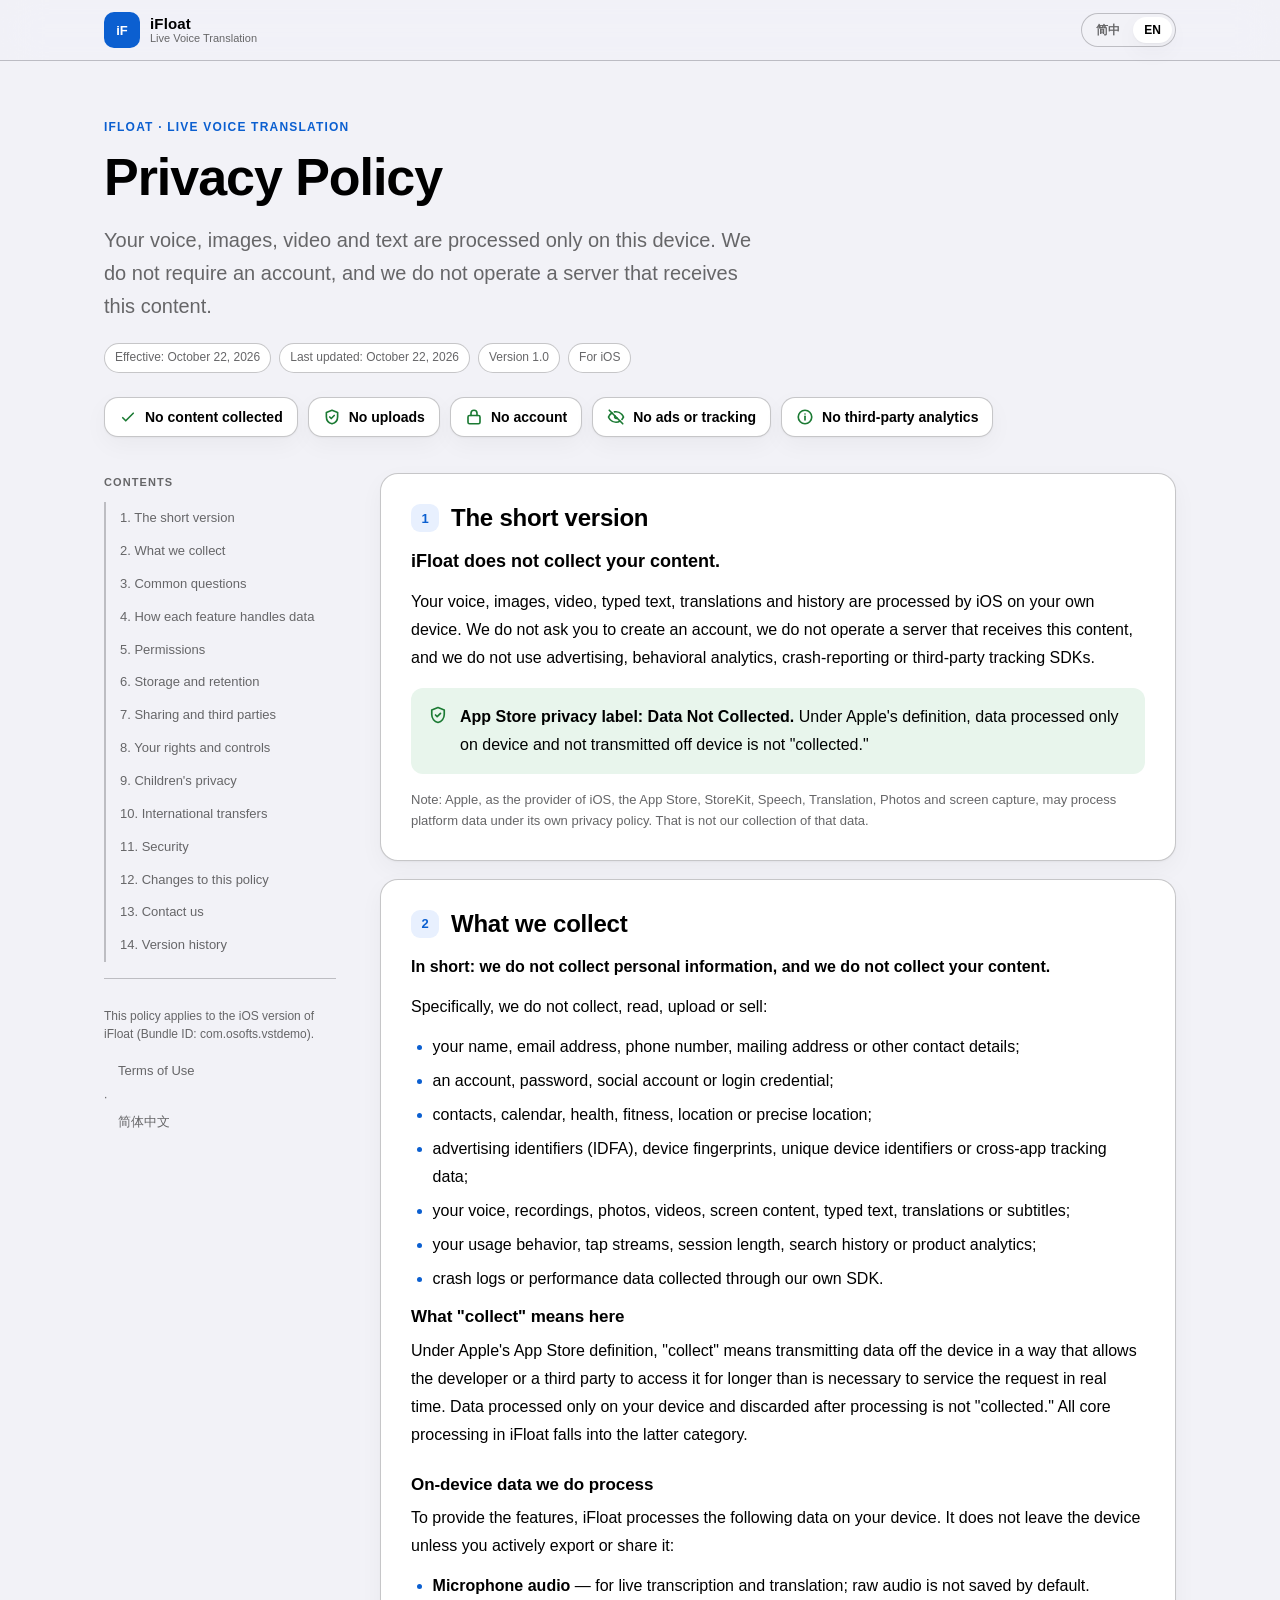
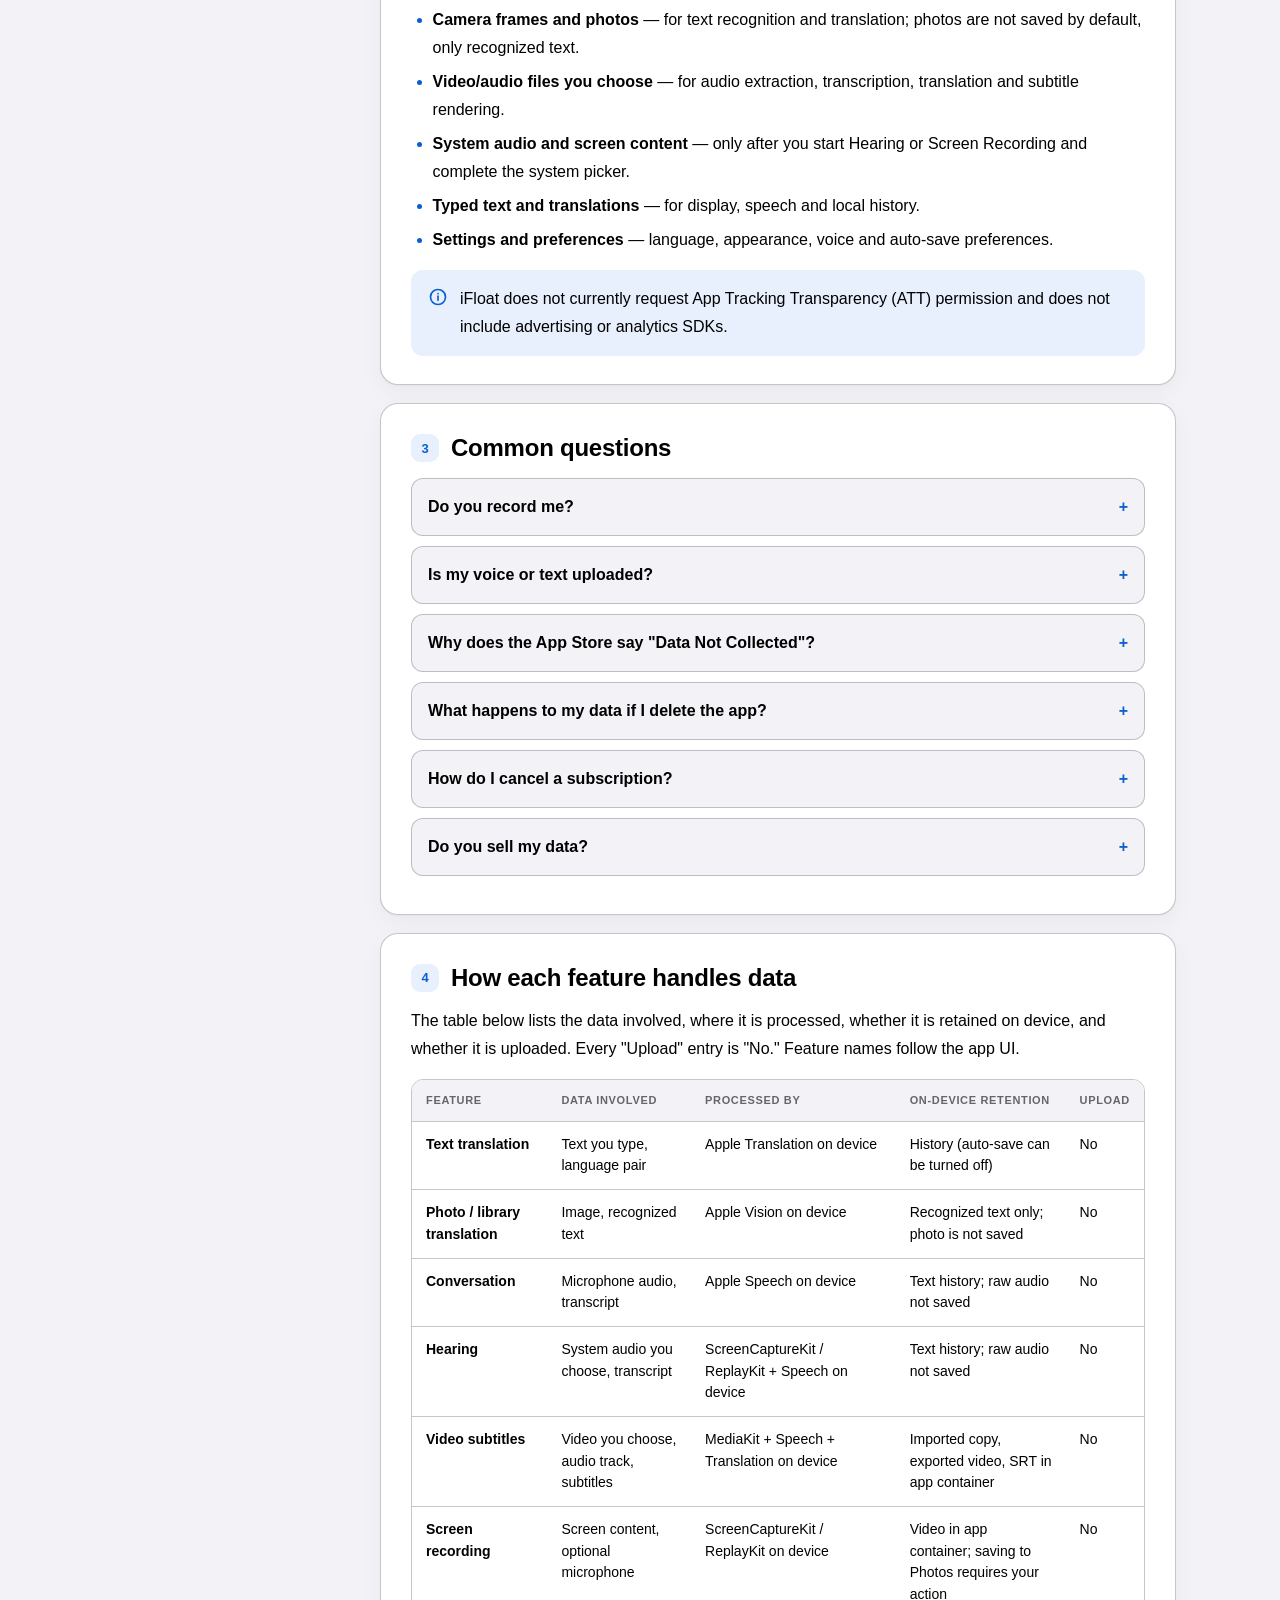
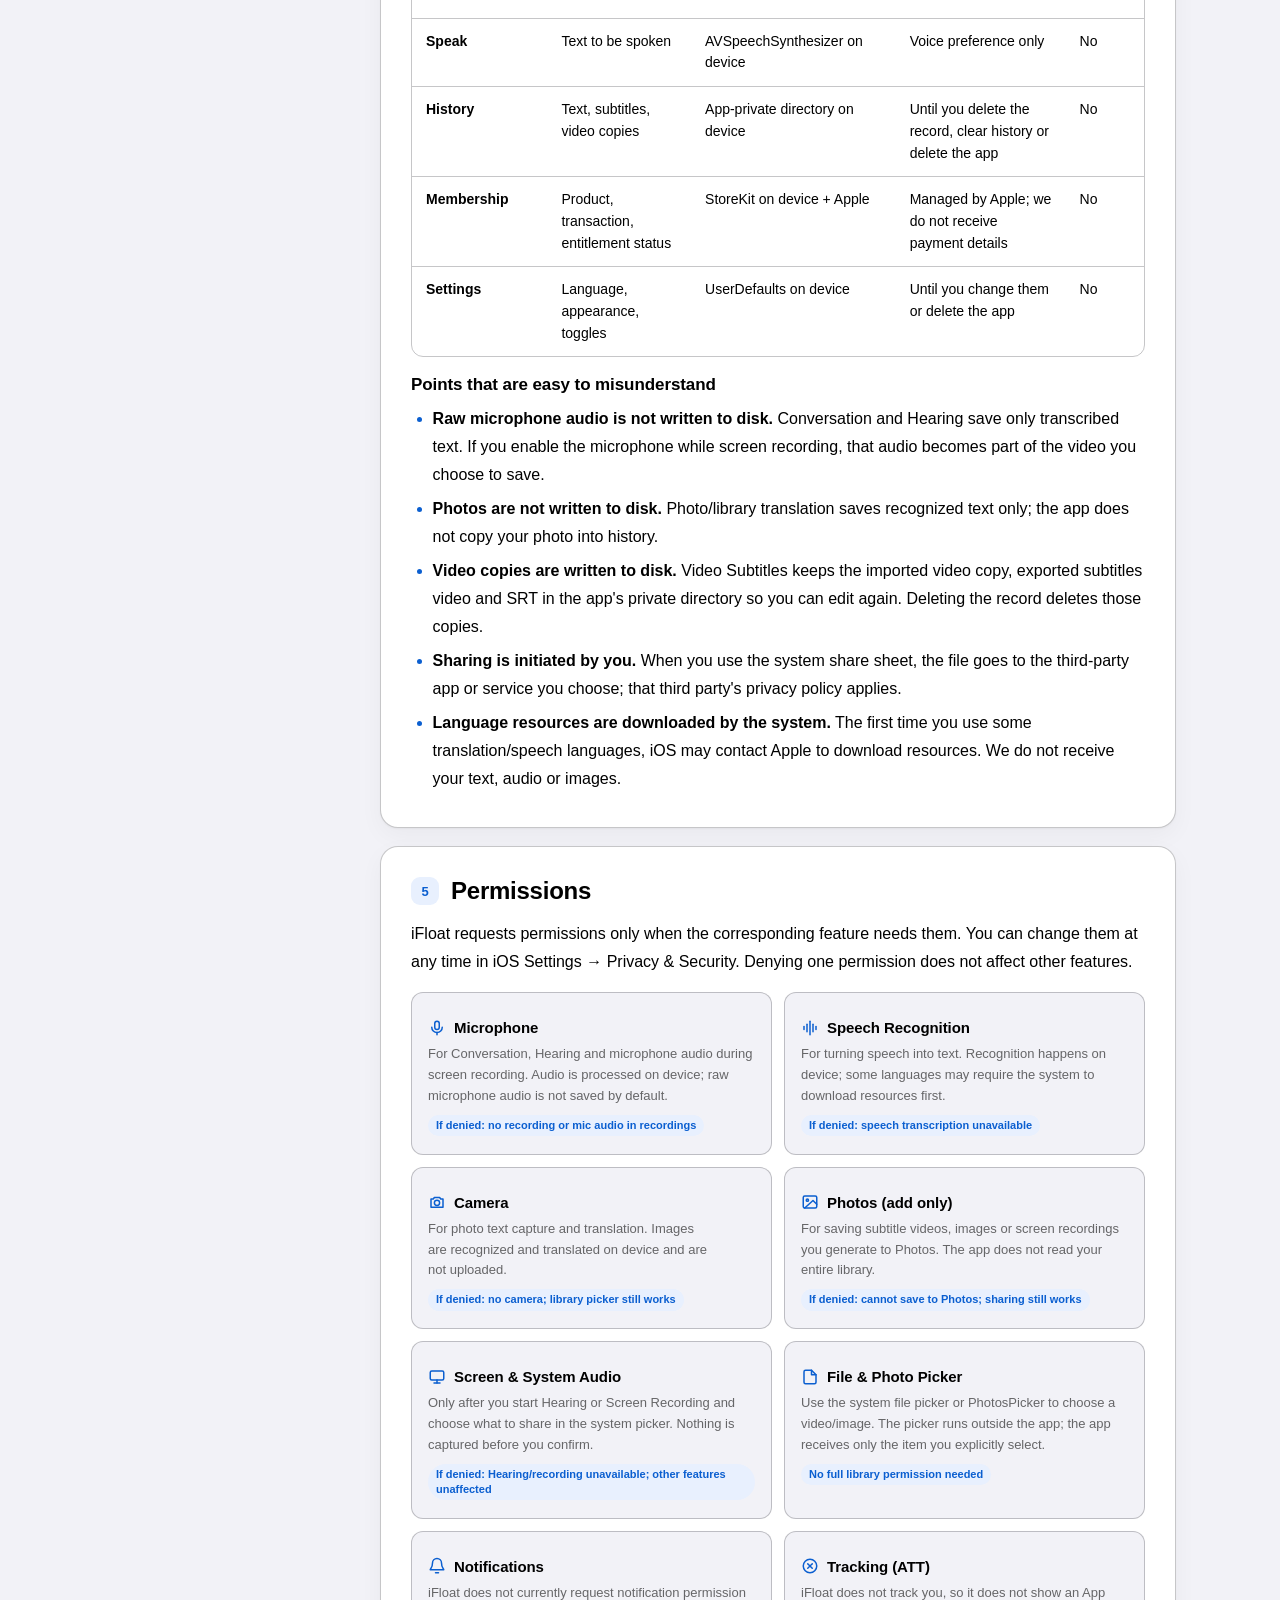
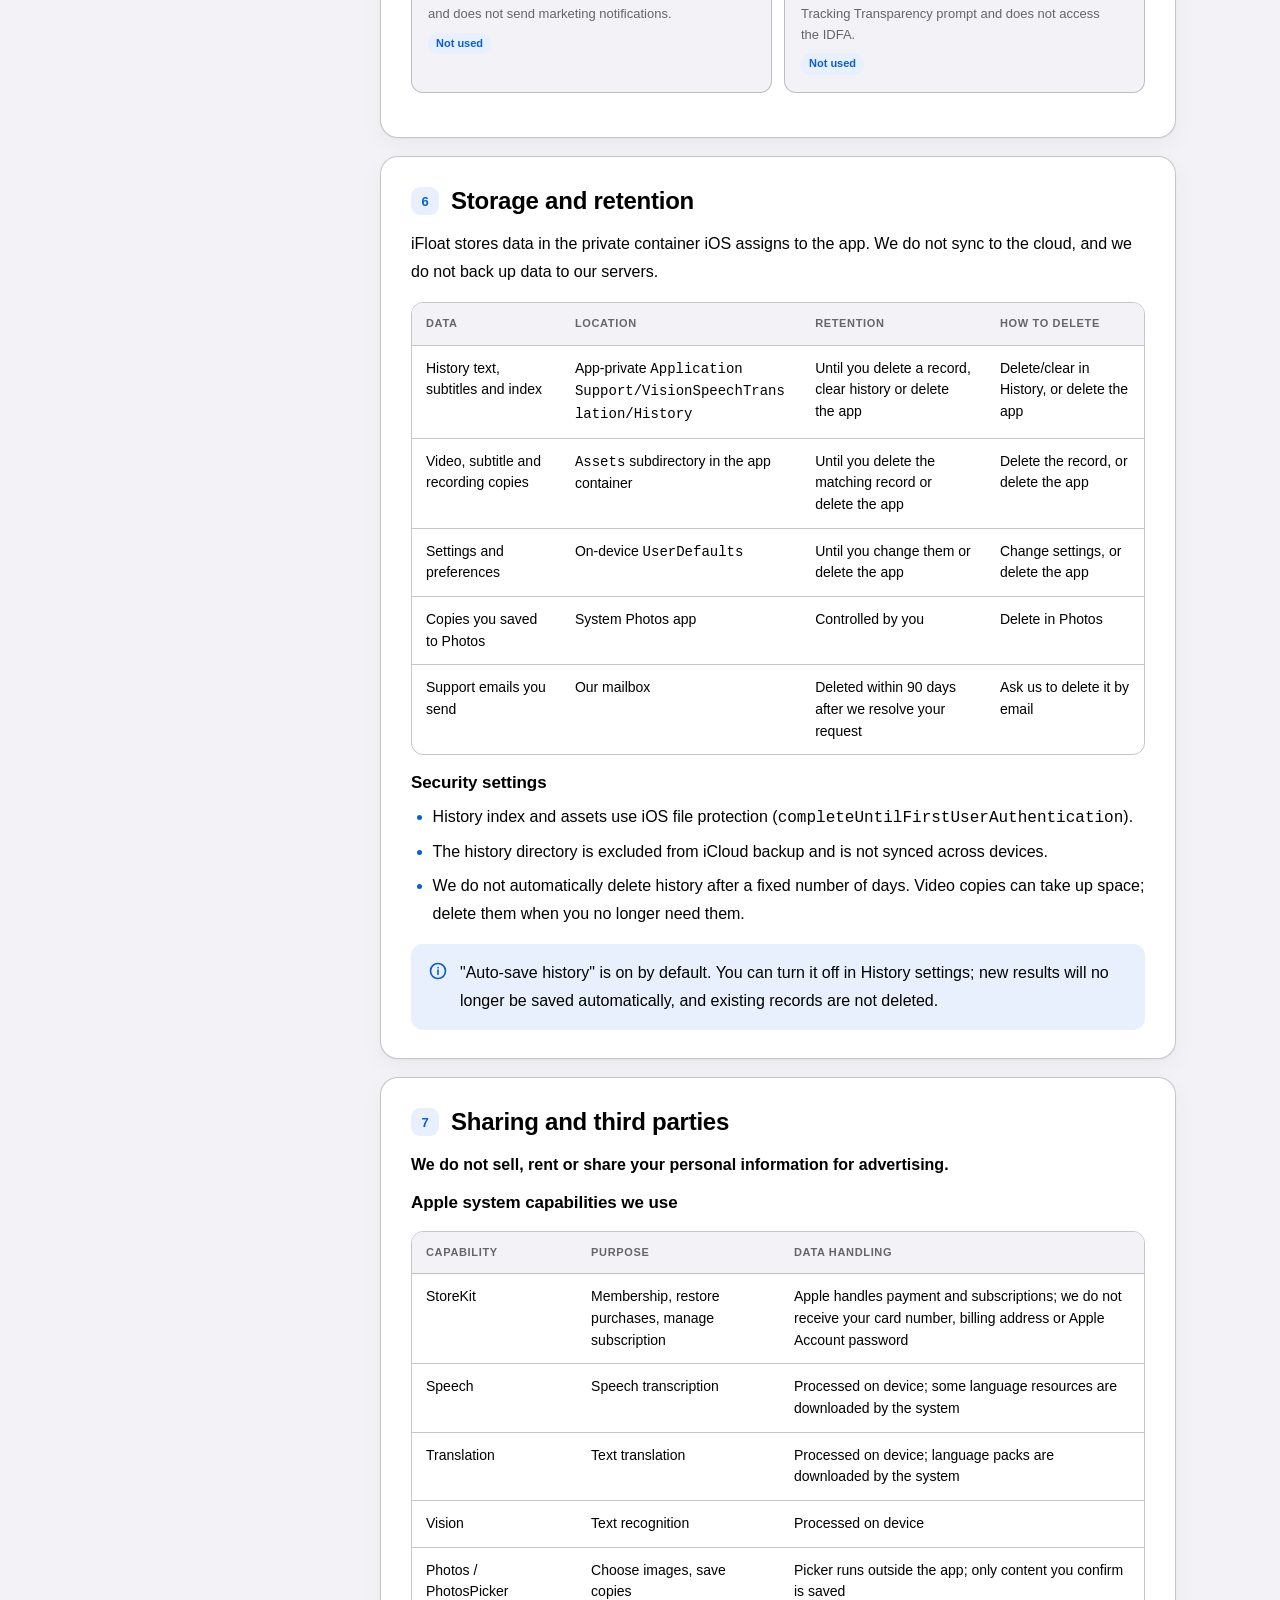
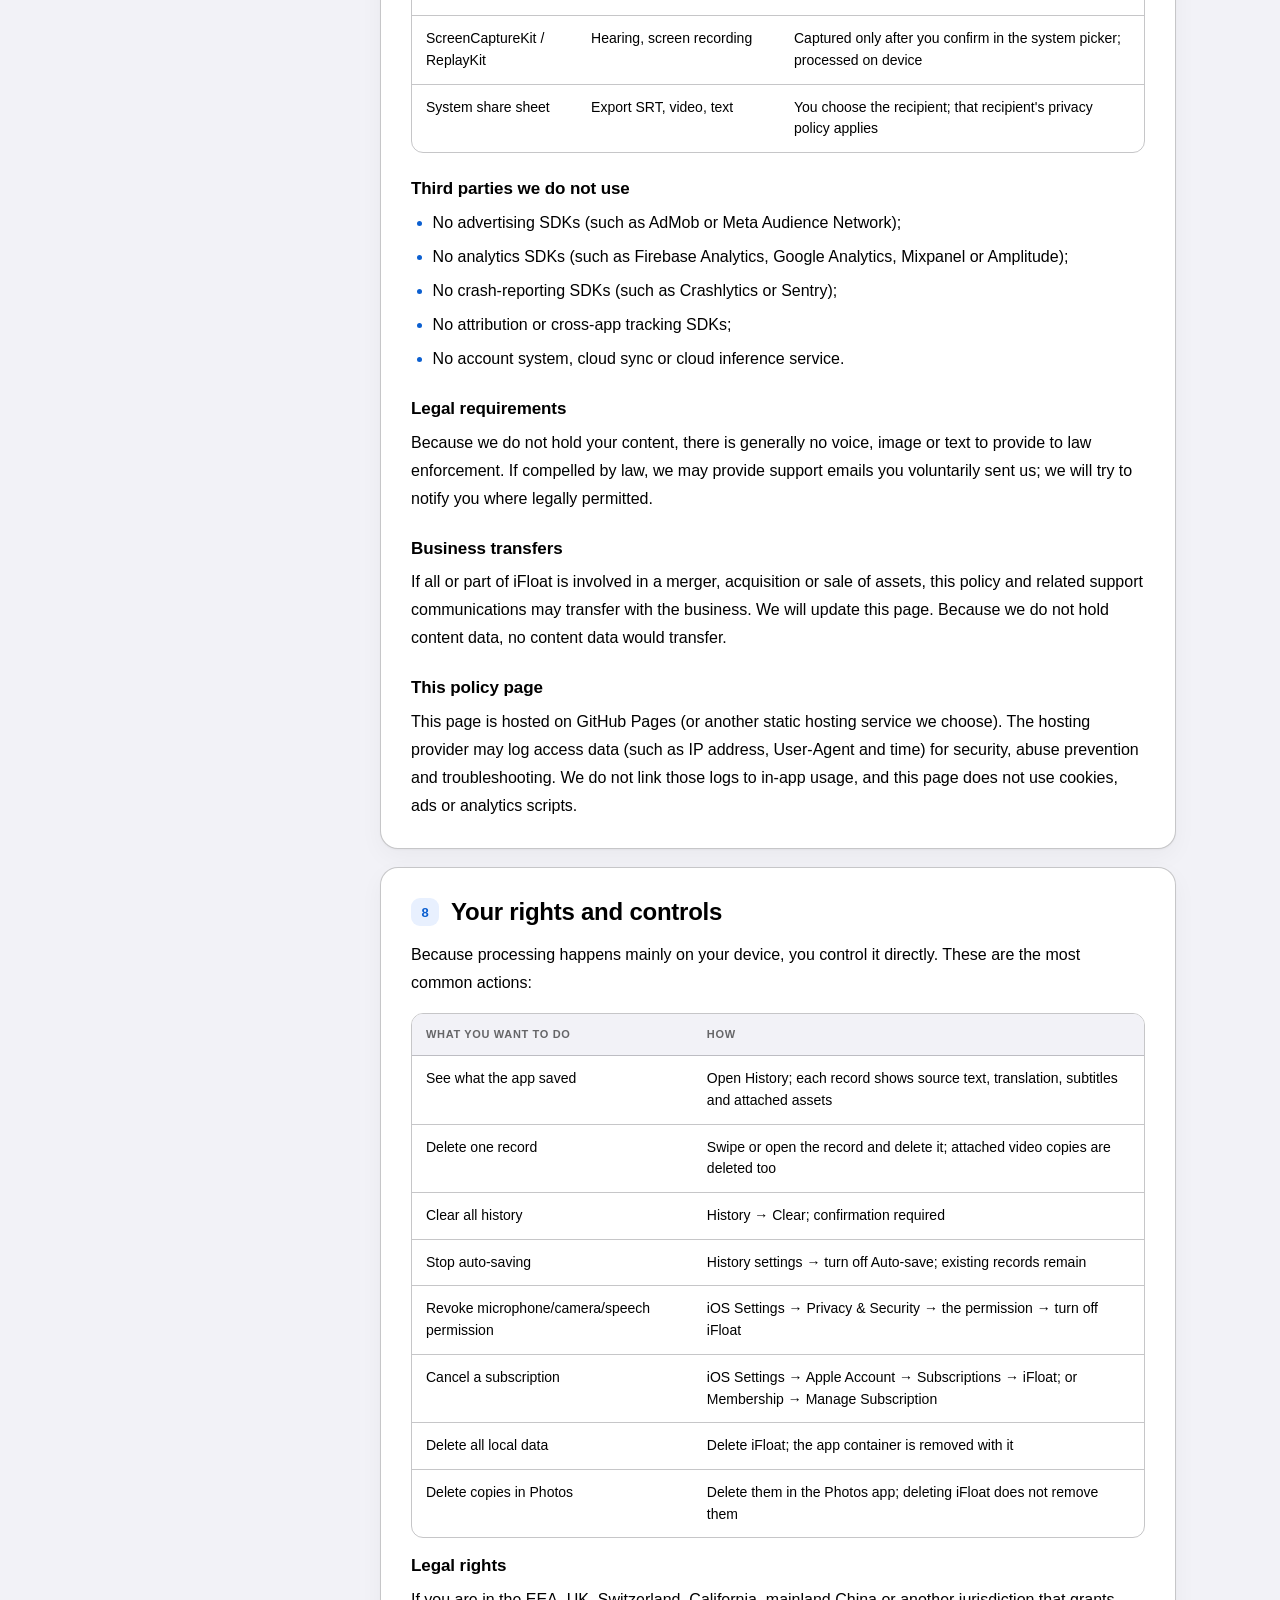
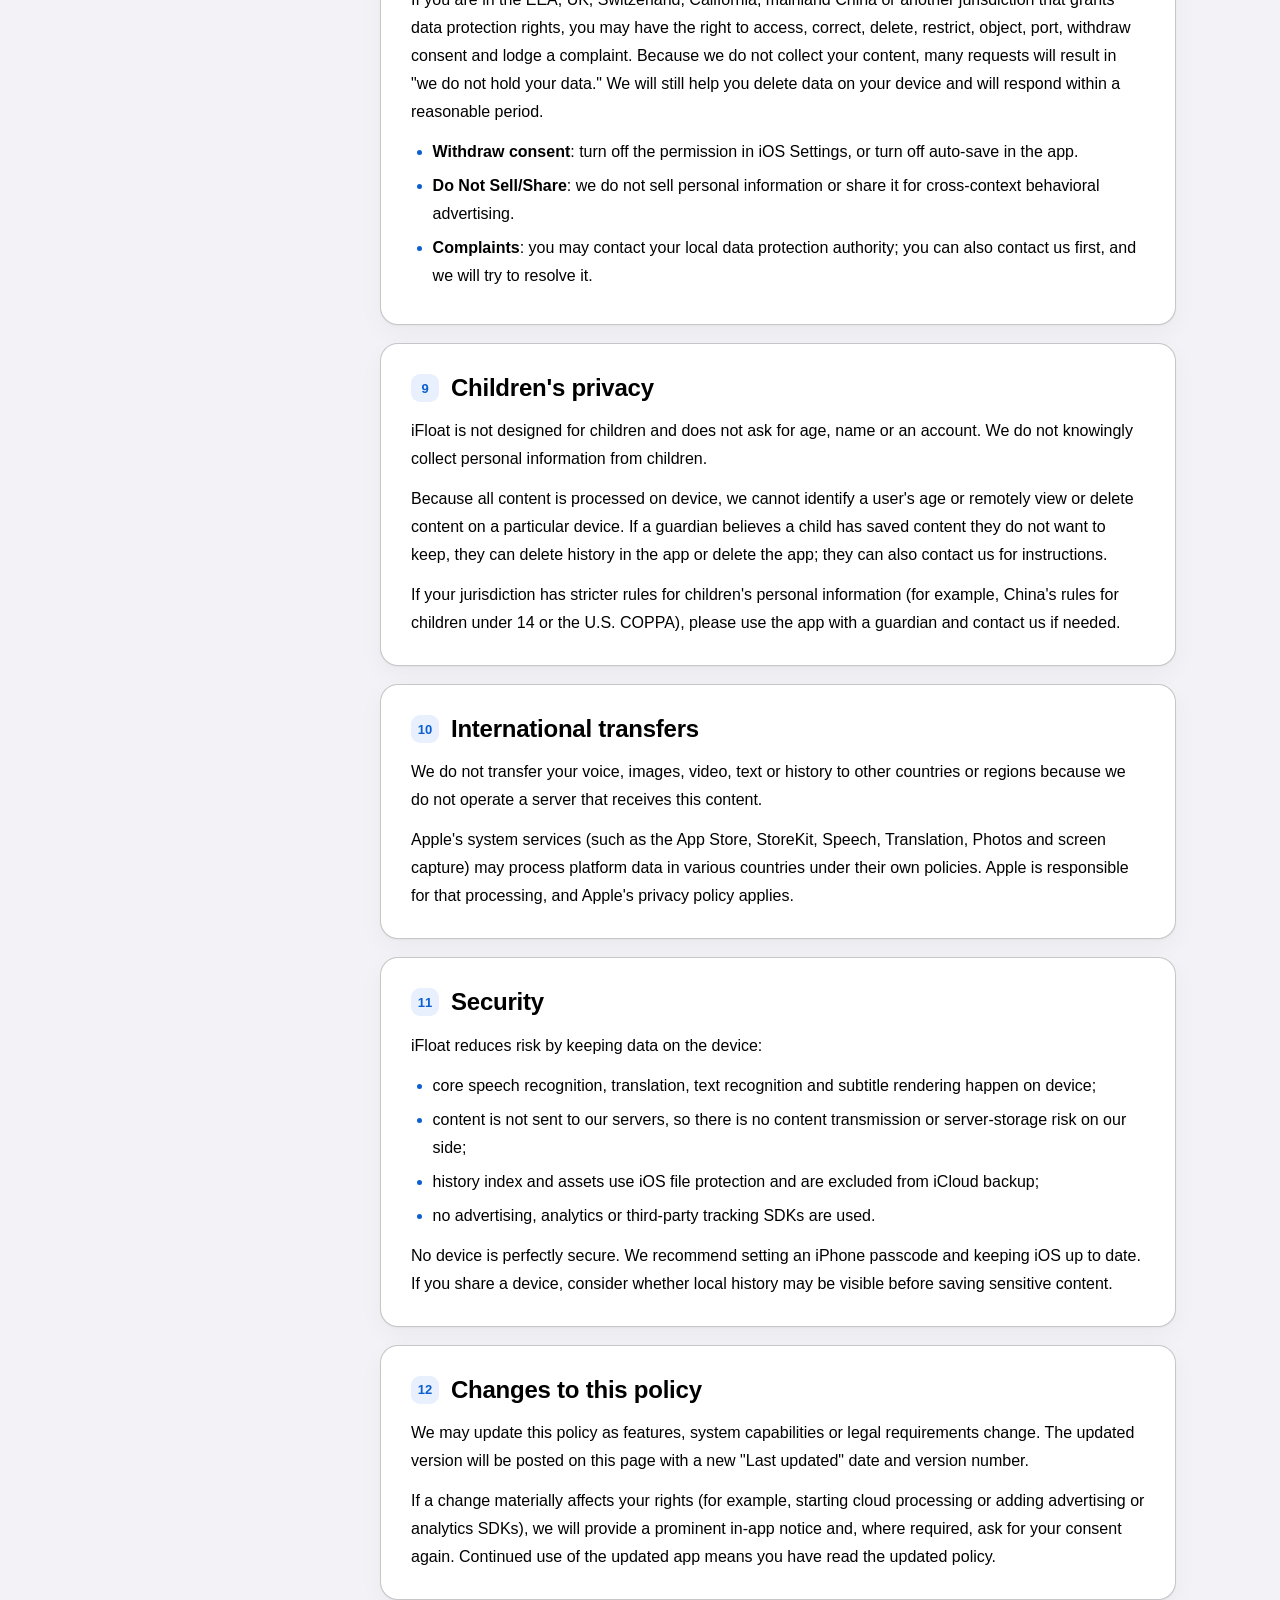
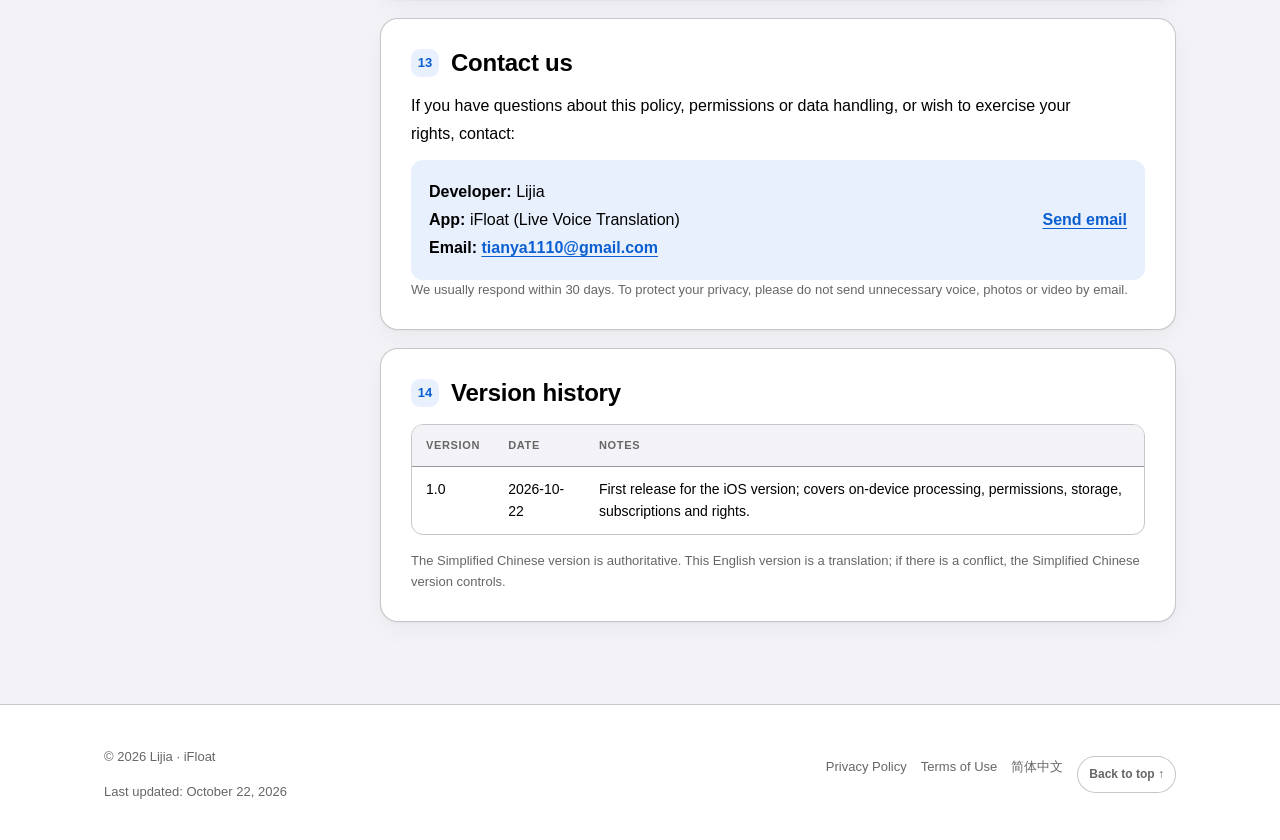
==== privacy-en.html @ 24faf715 "Add iFloat privacy policy and terms" ====
<!DOCTYPE html>
<html lang="en">
<head>
<meta charset="utf-8">
<meta name="viewport" content="width=device-width, initial-scale=1">
<title>Privacy Policy · iFloat Live Voice Translation</title>
<meta name="description" content="iFloat (Live Voice Translation) privacy policy: voice, images, video and text are processed on your device. No account, no uploads, no ads or analytics SDKs.">
<meta name="robots" content="index,follow">
<meta name="referrer" content="no-referrer">
<meta name="theme-color" content="#f2f2f7" media="(prefers-color-scheme: light)">
<meta name="theme-color" content="#000000" media="(prefers-color-scheme: dark)">
<link rel="canonical" href="https://likky.github.io/ifloat-privacy/privacy-en.html">
<link rel="alternate" hreflang="zh-Hans" href="https://likky.github.io/ifloat-privacy/privacy.html">
<link rel="alternate" hreflang="en" href="https://likky.github.io/ifloat-privacy/privacy-en.html">
<link rel="alternate" hreflang="x-default" href="https://likky.github.io/ifloat-privacy/privacy.html">
<link rel="stylesheet" href="assets/legal.css">
<meta http-equiv="Content-Security-Policy" content="default-src 'none'; style-src 'self'; img-src 'self' data:; script-src 'self'; base-uri 'none'; form-action 'none'">
</head>
<body>
<a class="skip-link" href="#main">Skip to content</a>

<header class="site-header">
  <div class="header-inner">
    <a class="brand" href="index.html">
      <span class="brand-mark" aria-hidden="true">iF</span>
      <span class="brand-text"><strong>iFloat</strong><span>Live Voice Translation</span></span>
    </a>
    <nav class="lang-switch" aria-label="Language">
      <a href="privacy.html" lang="zh-Hans">简中</a>
      <a href="privacy-en.html" aria-current="page" lang="en">EN</a>
    </nav>
  </div>
</header>

<main id="main">
  <div class="hero">
    <p class="eyebrow">iFloat · Live Voice Translation</p>
    <h1>Privacy Policy</h1>
    <p class="lead">Your voice, images, video and text are processed only on this device. We do not require an account, and we do not operate a server that receives this content.</p>
    <div class="meta">
      <span class="pill">Effective: October 22, 2026</span>
      <span class="pill">Last updated: October 22, 2026</span>
      <span class="pill">Version 1.0</span>
      <span class="pill">For iOS</span>
    </div>
    <ul class="badges" aria-label="Key points">
      <li class="badge"><svg viewBox="0 0 24 24" fill="none" stroke="currentColor" stroke-width="2.2" stroke-linecap="round" stroke-linejoin="round" aria-hidden="true"><path d="m5 13 4 4L19 7"/></svg>No content collected</li>
      <li class="badge"><svg viewBox="0 0 24 24" fill="none" stroke="currentColor" stroke-width="2.2" stroke-linecap="round" stroke-linejoin="round" aria-hidden="true"><path d="M12 3 4.5 6v5.5c0 4.6 3.2 8.4 7.5 9.5 4.3-1.1 7.5-4.9 7.5-9.5V6L12 3Z"/><path d="m9 12 2 2 4-4"/></svg>No uploads</li>
      <li class="badge"><svg viewBox="0 0 24 24" fill="none" stroke="currentColor" stroke-width="2.2" stroke-linecap="round" stroke-linejoin="round" aria-hidden="true"><rect x="4" y="10" width="16" height="11" rx="2"/><path d="M8 10V7a4 4 0 0 1 8 0v3"/></svg>No account</li>
      <li class="badge"><svg viewBox="0 0 24 24" fill="none" stroke="currentColor" stroke-width="2.2" stroke-linecap="round" stroke-linejoin="round" aria-hidden="true"><path d="m3 3 18 18"/><path d="M10.6 10.6a2 2 0 0 0 2.8 2.8"/><path d="M9.9 5.2A10.5 10.5 0 0 1 12 5c7 0 10 7 10 7a18 18 0 0 1-2.1 3.2"/><path d="M6.6 6.6C3.6 8.4 2 12 2 12s3 7 10 7a10.6 10.6 0 0 0 5.4-1.5"/></svg>No ads or tracking</li>
      <li class="badge"><svg viewBox="0 0 24 24" fill="none" stroke="currentColor" stroke-width="2.2" stroke-linecap="round" stroke-linejoin="round" aria-hidden="true"><circle cx="12" cy="12" r="9"/><path d="M12 11v5"/><path d="M12 8h.01"/></svg>No third-party analytics</li>
    </ul>
  </div>

  <div class="layout">
    <nav class="toc" aria-label="Contents">
      <p class="toc-title">Contents</p>
      <ol>
        <li><a href="#summary">1. The short version</a></li>
        <li><a href="#collect">2. What we collect</a></li>
        <li><a href="#faq">3. Common questions</a></li>
        <li><a href="#features">4. How each feature handles data</a></li>
        <li><a href="#permissions">5. Permissions</a></li>
        <li><a href="#retention">6. Storage and retention</a></li>
        <li><a href="#sharing">7. Sharing and third parties</a></li>
        <li><a href="#rights">8. Your rights and controls</a></li>
        <li><a href="#children">9. Children's privacy</a></li>
        <li><a href="#transfers">10. International transfers</a></li>
        <li><a href="#security">11. Security</a></li>
        <li><a href="#changes">12. Changes to this policy</a></li>
        <li><a href="#contact">13. Contact us</a></li>
        <li><a href="#versions">14. Version history</a></li>
      </ol>
      <div class="toc-foot">
        <p>This policy applies to the iOS version of iFloat (Bundle ID: com.osofts.vstdemo).</p>
        <p><a href="terms-en.html">Terms of Use</a> · <a href="privacy.html" lang="zh-Hans">简体中文</a></p>
      </div>
    </nav>

    <div class="content">
      <details class="toc-mobile">
        <summary>Contents</summary>
        <ol>
          <li><a href="#summary">1. The short version</a></li>
          <li><a href="#collect">2. What we collect</a></li>
          <li><a href="#faq">3. Common questions</a></li>
          <li><a href="#features">4. How each feature handles data</a></li>
          <li><a href="#permissions">5. Permissions</a></li>
          <li><a href="#retention">6. Storage and retention</a></li>
          <li><a href="#sharing">7. Sharing and third parties</a></li>
          <li><a href="#rights">8. Your rights and controls</a></li>
          <li><a href="#children">9. Children's privacy</a></li>
          <li><a href="#transfers">10. International transfers</a></li>
          <li><a href="#security">11. Security</a></li>
          <li><a href="#changes">12. Changes to this policy</a></li>
          <li><a href="#contact">13. Contact us</a></li>
          <li><a href="#versions">14. Version history</a></li>
        </ol>
      </details>

      <section class="section" id="summary" aria-labelledby="summary-title">
        <div class="section-head">
          <span class="section-num" aria-hidden="true">1</span>
          <h2 id="summary-title">The short version</h2>
        </div>
        <p class="lead-strong">iFloat does not collect your content.</p>
        <p>Your voice, images, video, typed text, translations and history are processed by iOS on your own device. We do not ask you to create an account, we do not operate a server that receives this content, and we do not use advertising, behavioral analytics, crash-reporting or third-party tracking SDKs.</p>
        <div class="callout callout-success">
          <svg viewBox="0 0 24 24" fill="none" stroke="currentColor" stroke-width="2" stroke-linecap="round" stroke-linejoin="round" aria-hidden="true"><path d="M12 3 4.5 6v5.5c0 4.6 3.2 8.4 7.5 9.5 4.3-1.1 7.5-4.9 7.5-9.5V6L12 3Z"/><path d="m9 12 2 2 4-4"/></svg>
          <p><strong>App Store privacy label: Data Not Collected.</strong> Under Apple's definition, data processed only on device and not transmitted off device is not "collected."</p>
        </div>
        <p class="small muted">Note: Apple, as the provider of iOS, the App Store, StoreKit, Speech, Translation, Photos and screen capture, may process platform data under its own privacy policy. That is not our collection of that data.</p>
      </section>

      <section class="section" id="collect" aria-labelledby="collect-title">
        <div class="section-head">
          <span class="section-num" aria-hidden="true">2</span>
          <h2 id="collect-title">What we collect</h2>
        </div>
        <p><strong>In short: we do not collect personal information, and we do not collect your content.</strong></p>
        <p>Specifically, we do not collect, read, upload or sell:</p>
        <ul>
          <li>your name, email address, phone number, mailing address or other contact details;</li>
          <li>an account, password, social account or login credential;</li>
          <li>contacts, calendar, health, fitness, location or precise location;</li>
          <li>advertising identifiers (IDFA), device fingerprints, unique device identifiers or cross-app tracking data;</li>
          <li>your voice, recordings, photos, videos, screen content, typed text, translations or subtitles;</li>
          <li>your usage behavior, tap streams, session length, search history or product analytics;</li>
          <li>crash logs or performance data collected through our own SDK.</li>
        </ul>
        <h3>What "collect" means here</h3>
        <p>Under Apple's App Store definition, "collect" means transmitting data off the device in a way that allows the developer or a third party to access it for longer than is necessary to service the request in real time. Data processed only on your device and discarded after processing is not "collected." All core processing in iFloat falls into the latter category.</p>
        <h3>On-device data we do process</h3>
        <p>To provide the features, iFloat processes the following data on your device. It does not leave the device unless you actively export or share it:</p>
        <ul>
          <li><strong>Microphone audio</strong> — for live transcription and translation; raw audio is not saved by default.</li>
          <li><strong>Camera frames and photos</strong> — for text recognition and translation; photos are not saved by default, only recognized text.</li>
          <li><strong>Video/audio files you choose</strong> — for audio extraction, transcription, translation and subtitle rendering.</li>
          <li><strong>System audio and screen content</strong> — only after you start Hearing or Screen Recording and complete the system picker.</li>
          <li><strong>Typed text and translations</strong> — for display, speech and local history.</li>
          <li><strong>Settings and preferences</strong> — language, appearance, voice and auto-save preferences.</li>
        </ul>
        <div class="callout callout-info">
          <svg viewBox="0 0 24 24" fill="none" stroke="currentColor" stroke-width="2" stroke-linecap="round" stroke-linejoin="round" aria-hidden="true"><circle cx="12" cy="12" r="9"/><path d="M12 11v5"/><path d="M12 8h.01"/></svg>
          <p>iFloat does not currently request App Tracking Transparency (ATT) permission and does not include advertising or analytics SDKs.</p>
        </div>
      </section>

      <section class="section" id="faq" aria-labelledby="faq-title">
        <div class="section-head">
          <span class="section-num" aria-hidden="true">3</span>
          <h2 id="faq-title">Common questions</h2>
        </div>
        <div class="faq">
          <details>
            <summary>Do you record me?</summary>
            <p>Only when you start Conversation, Recording or Screen Recording and grant microphone access. Audio is transcribed on device; raw microphone audio is not saved by default. If you enable the microphone while screen recording, that audio is mixed into the video you choose to save.</p>
          </details>
          <details>
            <summary>Is my voice or text uploaded?</summary>
            <p>Not to our servers. Transcription, translation, text recognition and subtitle rendering happen on device. The first time you use some languages, iOS may download translation or speech resources from Apple; that process is handled by the system, and we do not receive your content.</p>
          </details>
          <details>
            <summary>Why does the App Store say "Data Not Collected"?</summary>
            <p>Because iFloat does not transmit your content off the device and does not operate a server that receives it. Under Apple's definition, on-device processing is not "collection."</p>
          </details>
          <details>
            <summary>What happens to my data if I delete the app?</summary>
            <p>History, settings and video copies inside the app container are removed when you delete the app. Copies you previously saved to Photos are not affected and must be deleted in Photos.</p>
          </details>
          <details>
            <summary>How do I cancel a subscription?</summary>
            <p>Subscriptions are managed by Apple. Open iOS Settings → your Apple Account → Subscriptions, select iFloat and cancel. You can also use "Manage Subscription" on the membership screen. After cancelling, membership remains active until the end of the current paid period.</p>
          </details>
          <details>
            <summary>Do you sell my data?</summary>
            <p>No. We have no content data to sell, and we do not sell, rent or share personal information for advertising.</p>
          </details>
        </div>
      </section>

      <section class="section" id="features" aria-labelledby="features-title">
        <div class="section-head">
          <span class="section-num" aria-hidden="true">4</span>
          <h2 id="features-title">How each feature handles data</h2>
        </div>
        <p>The table below lists the data involved, where it is processed, whether it is retained on device, and whether it is uploaded. Every "Upload" entry is "No." Feature names follow the app UI.</p>
        <p class="table-hint">On a phone, the table becomes a stack of cards for easier reading.</p>
        <div class="table-wrap">
          <table class="responsive">
            <thead>
              <tr><th>Feature</th><th>Data involved</th><th>Processed by</th><th>On-device retention</th><th>Upload</th></tr>
            </thead>
            <tbody>
              <tr><td data-label="Feature"><strong>Text translation</strong></td><td data-label="Data involved">Text you type, language pair</td><td data-label="Processed by">Apple Translation on device</td><td data-label="On-device retention">History (auto-save can be turned off)</td><td data-label="Upload">No</td></tr>
              <tr><td data-label="Feature"><strong>Photo / library translation</strong></td><td data-label="Data involved">Image, recognized text</td><td data-label="Processed by">Apple Vision on device</td><td data-label="On-device retention">Recognized text only; photo is not saved</td><td data-label="Upload">No</td></tr>
              <tr><td data-label="Feature"><strong>Conversation</strong></td><td data-label="Data involved">Microphone audio, transcript</td><td data-label="Processed by">Apple Speech on device</td><td data-label="On-device retention">Text history; raw audio not saved</td><td data-label="Upload">No</td></tr>
              <tr><td data-label="Feature"><strong>Hearing</strong></td><td data-label="Data involved">System audio you choose, transcript</td><td data-label="Processed by">ScreenCaptureKit / ReplayKit + Speech on device</td><td data-label="On-device retention">Text history; raw audio not saved</td><td data-label="Upload">No</td></tr>
              <tr><td data-label="Feature"><strong>Video subtitles</strong></td><td data-label="Data involved">Video you choose, audio track, subtitles</td><td data-label="Processed by">MediaKit + Speech + Translation on device</td><td data-label="On-device retention">Imported copy, exported video, SRT in app container</td><td data-label="Upload">No</td></tr>
              <tr><td data-label="Feature"><strong>Screen recording</strong></td><td data-label="Data involved">Screen content, optional microphone</td><td data-label="Processed by">ScreenCaptureKit / ReplayKit on device</td><td data-label="On-device retention">Video in app container; saving to Photos requires your action</td><td data-label="Upload">No</td></tr>
              <tr><td data-label="Feature"><strong>Speak</strong></td><td data-label="Data involved">Text to be spoken</td><td data-label="Processed by">AVSpeechSynthesizer on device</td><td data-label="On-device retention">Voice preference only</td><td data-label="Upload">No</td></tr>
              <tr><td data-label="Feature"><strong>History</strong></td><td data-label="Data involved">Text, subtitles, video copies</td><td data-label="Processed by">App-private directory on device</td><td data-label="On-device retention">Until you delete the record, clear history or delete the app</td><td data-label="Upload">No</td></tr>
              <tr><td data-label="Feature"><strong>Membership</strong></td><td data-label="Data involved">Product, transaction, entitlement status</td><td data-label="Processed by">StoreKit on device + Apple</td><td data-label="On-device retention">Managed by Apple; we do not receive payment details</td><td data-label="Upload">No</td></tr>
              <tr><td data-label="Feature"><strong>Settings</strong></td><td data-label="Data involved">Language, appearance, toggles</td><td data-label="Processed by">UserDefaults on device</td><td data-label="On-device retention">Until you change them or delete the app</td><td data-label="Upload">No</td></tr>
            </tbody>
          </table>
        </div>
        <h3>Points that are easy to misunderstand</h3>
        <ul>
          <li><strong>Raw microphone audio is not written to disk.</strong> Conversation and Hearing save only transcribed text. If you enable the microphone while screen recording, that audio becomes part of the video you choose to save.</li>
          <li><strong>Photos are not written to disk.</strong> Photo/library translation saves recognized text only; the app does not copy your photo into history.</li>
          <li><strong>Video copies are written to disk.</strong> Video Subtitles keeps the imported video copy, exported subtitles video and SRT in the app's private directory so you can edit again. Deleting the record deletes those copies.</li>
          <li><strong>Sharing is initiated by you.</strong> When you use the system share sheet, the file goes to the third-party app or service you choose; that third party's privacy policy applies.</li>
          <li><strong>Language resources are downloaded by the system.</strong> The first time you use some translation/speech languages, iOS may contact Apple to download resources. We do not receive your text, audio or images.</li>
        </ul>
      </section>

      <section class="section" id="permissions" aria-labelledby="permissions-title">
        <div class="section-head">
          <span class="section-num" aria-hidden="true">5</span>
          <h2 id="permissions-title">Permissions</h2>
        </div>
        <p>iFloat requests permissions only when the corresponding feature needs them. You can change them at any time in iOS Settings → Privacy &amp; Security. Denying one permission does not affect other features.</p>
        <div class="permissions">
          <div class="permission">
            <h3><svg viewBox="0 0 24 24" fill="none" stroke="currentColor" stroke-width="2" stroke-linecap="round" stroke-linejoin="round" aria-hidden="true"><rect x="9" y="3" width="6" height="11" rx="3"/><path d="M5 11a7 7 0 0 0 14 0"/><path d="M12 18v3"/></svg>Microphone</h3>
            <p>For Conversation, Hearing and microphone audio during screen recording. Audio is processed on device; raw microphone audio is not saved by default.</p>
            <span class="tag">If denied: no recording or mic audio in recordings</span>
          </div>
          <div class="permission">
            <h3><svg viewBox="0 0 24 24" fill="none" stroke="currentColor" stroke-width="2" stroke-linecap="round" stroke-linejoin="round" aria-hidden="true"><path d="M12 3v18"/><path d="M8 7v10"/><path d="M16 7v10"/><path d="M4 10v4"/><path d="M20 10v4"/></svg>Speech Recognition</h3>
            <p>For turning speech into text. Recognition happens on device; some languages may require the system to download resources first.</p>
            <span class="tag">If denied: speech transcription unavailable</span>
          </div>
          <div class="permission">
            <h3><svg viewBox="0 0 24 24" fill="none" stroke="currentColor" stroke-width="2" stroke-linecap="round" stroke-linejoin="round" aria-hidden="true"><path d="M4 8h3l1.5-2h7L17 8h3v11H4V8Z"/><circle cx="12" cy="13" r="3.5"/></svg>Camera</h3>
            <p>For photo text capture and translation. Images are recognized and translated on device and are not uploaded.</p>
            <span class="tag">If denied: no camera; library picker still works</span>
          </div>
          <div class="permission">
            <h3><svg viewBox="0 0 24 24" fill="none" stroke="currentColor" stroke-width="2" stroke-linecap="round" stroke-linejoin="round" aria-hidden="true"><rect x="3" y="4" width="18" height="16" rx="2"/><circle cx="8.5" cy="9.5" r="1.5"/><path d="m21 15-5-5L5 20"/></svg>Photos (add only)</h3>
            <p>For saving subtitle videos, images or screen recordings you generate to Photos. The app does not read your entire library.</p>
            <span class="tag">If denied: cannot save to Photos; sharing still works</span>
          </div>
          <div class="permission">
            <h3><svg viewBox="0 0 24 24" fill="none" stroke="currentColor" stroke-width="2" stroke-linecap="round" stroke-linejoin="round" aria-hidden="true"><rect x="3" y="4" width="18" height="12" rx="2"/><path d="M8 20h8"/><path d="M12 16v4"/></svg>Screen &amp; System Audio</h3>
            <p>Only after you start Hearing or Screen Recording and choose what to share in the system picker. Nothing is captured before you confirm.</p>
            <span class="tag">If denied: Hearing/recording unavailable; other features unaffected</span>
          </div>
          <div class="permission">
            <h3><svg viewBox="0 0 24 24" fill="none" stroke="currentColor" stroke-width="2" stroke-linecap="round" stroke-linejoin="round" aria-hidden="true"><path d="M14 3H6a2 2 0 0 0-2 2v14a2 2 0 0 0 2 2h12a2 2 0 0 0 2-2V9l-6-6Z"/><path d="M14 3v6h6"/></svg>File &amp; Photo Picker</h3>
            <p>Use the system file picker or PhotosPicker to choose a video/image. The picker runs outside the app; the app receives only the item you explicitly select.</p>
            <span class="tag">No full library permission needed</span>
          </div>
          <div class="permission">
            <h3><svg viewBox="0 0 24 24" fill="none" stroke="currentColor" stroke-width="2" stroke-linecap="round" stroke-linejoin="round" aria-hidden="true"><path d="M18 8a6 6 0 0 0-12 0c0 7-3 7-3 9h18c0-2-3-2-3-9"/><path d="M10 21h4"/></svg>Notifications</h3>
            <p>iFloat does not currently request notification permission and does not send marketing notifications.</p>
            <span class="tag">Not used</span>
          </div>
          <div class="permission">
            <h3><svg viewBox="0 0 24 24" fill="none" stroke="currentColor" stroke-width="2" stroke-linecap="round" stroke-linejoin="round" aria-hidden="true"><circle cx="12" cy="12" r="9"/><path d="m9 9 6 6"/><path d="m15 9-6 6"/></svg>Tracking (ATT)</h3>
            <p>iFloat does not track you, so it does not show an App Tracking Transparency prompt and does not access the IDFA.</p>
            <span class="tag">Not used</span>
          </div>
        </div>
      </section>

      <section class="section" id="retention" aria-labelledby="retention-title">
        <div class="section-head">
          <span class="section-num" aria-hidden="true">6</span>
          <h2 id="retention-title">Storage and retention</h2>
        </div>
        <p>iFloat stores data in the private container iOS assigns to the app. We do not sync to the cloud, and we do not back up data to our servers.</p>
        <div class="table-wrap">
          <table class="responsive">
            <thead>
              <tr><th>Data</th><th>Location</th><th>Retention</th><th>How to delete</th></tr>
            </thead>
            <tbody>
              <tr><td data-label="Data">History text, subtitles and index</td><td data-label="Location">App-private <code>Application Support/VisionSpeechTranslation/History</code></td><td data-label="Retention">Until you delete a record, clear history or delete the app</td><td data-label="How to delete">Delete/clear in History, or delete the app</td></tr>
              <tr><td data-label="Data">Video, subtitle and recording copies</td><td data-label="Location"><code>Assets</code> subdirectory in the app container</td><td data-label="Retention">Until you delete the matching record or delete the app</td><td data-label="How to delete">Delete the record, or delete the app</td></tr>
              <tr><td data-label="Data">Settings and preferences</td><td data-label="Location">On-device <code>UserDefaults</code></td><td data-label="Retention">Until you change them or delete the app</td><td data-label="How to delete">Change settings, or delete the app</td></tr>
              <tr><td data-label="Data">Copies you saved to Photos</td><td data-label="Location">System Photos app</td><td data-label="Retention">Controlled by you</td><td data-label="How to delete">Delete in Photos</td></tr>
              <tr><td data-label="Data">Support emails you send</td><td data-label="Location">Our mailbox</td><td data-label="Retention">Deleted within 90 days after we resolve your request</td><td data-label="How to delete">Ask us to delete it by email</td></tr>
            </tbody>
          </table>
        </div>
        <h3>Security settings</h3>
        <ul>
          <li>History index and assets use iOS file protection (<code>completeUntilFirstUserAuthentication</code>).</li>
          <li>The history directory is excluded from iCloud backup and is not synced across devices.</li>
          <li>We do not automatically delete history after a fixed number of days. Video copies can take up space; delete them when you no longer need them.</li>
        </ul>
        <div class="callout callout-info">
          <svg viewBox="0 0 24 24" fill="none" stroke="currentColor" stroke-width="2" stroke-linecap="round" stroke-linejoin="round" aria-hidden="true"><circle cx="12" cy="12" r="9"/><path d="M12 11v5"/><path d="M12 8h.01"/></svg>
          <p>"Auto-save history" is on by default. You can turn it off in History settings; new results will no longer be saved automatically, and existing records are not deleted.</p>
        </div>
      </section>

      <section class="section" id="sharing" aria-labelledby="sharing-title">
        <div class="section-head">
          <span class="section-num" aria-hidden="true">7</span>
          <h2 id="sharing-title">Sharing and third parties</h2>
        </div>
        <p><strong>We do not sell, rent or share your personal information for advertising.</strong></p>
        <h3>Apple system capabilities we use</h3>
        <div class="table-wrap">
          <table class="responsive">
            <thead>
              <tr><th>Capability</th><th>Purpose</th><th>Data handling</th></tr>
            </thead>
            <tbody>
              <tr><td data-label="Capability">StoreKit</td><td data-label="Purpose">Membership, restore purchases, manage subscription</td><td data-label="Data handling">Apple handles payment and subscriptions; we do not receive your card number, billing address or Apple Account password</td></tr>
              <tr><td data-label="Capability">Speech</td><td data-label="Purpose">Speech transcription</td><td data-label="Data handling">Processed on device; some language resources are downloaded by the system</td></tr>
              <tr><td data-label="Capability">Translation</td><td data-label="Purpose">Text translation</td><td data-label="Data handling">Processed on device; language packs are downloaded by the system</td></tr>
              <tr><td data-label="Capability">Vision</td><td data-label="Purpose">Text recognition</td><td data-label="Data handling">Processed on device</td></tr>
              <tr><td data-label="Capability">Photos / PhotosPicker</td><td data-label="Purpose">Choose images, save copies</td><td data-label="Data handling">Picker runs outside the app; only content you confirm is saved</td></tr>
              <tr><td data-label="Capability">ScreenCaptureKit / ReplayKit</td><td data-label="Purpose">Hearing, screen recording</td><td data-label="Data handling">Captured only after you confirm in the system picker; processed on device</td></tr>
              <tr><td data-label="Capability">System share sheet</td><td data-label="Purpose">Export SRT, video, text</td><td data-label="Data handling">You choose the recipient; that recipient's privacy policy applies</td></tr>
            </tbody>
          </table>
        </div>
        <h3>Third parties we do not use</h3>
        <ul>
          <li>No advertising SDKs (such as AdMob or Meta Audience Network);</li>
          <li>No analytics SDKs (such as Firebase Analytics, Google Analytics, Mixpanel or Amplitude);</li>
          <li>No crash-reporting SDKs (such as Crashlytics or Sentry);</li>
          <li>No attribution or cross-app tracking SDKs;</li>
          <li>No account system, cloud sync or cloud inference service.</li>
        </ul>
        <h3>Legal requirements</h3>
        <p>Because we do not hold your content, there is generally no voice, image or text to provide to law enforcement. If compelled by law, we may provide support emails you voluntarily sent us; we will try to notify you where legally permitted.</p>
        <h3>Business transfers</h3>
        <p>If all or part of iFloat is involved in a merger, acquisition or sale of assets, this policy and related support communications may transfer with the business. We will update this page. Because we do not hold content data, no content data would transfer.</p>
        <h3>This policy page</h3>
        <p>This page is hosted on GitHub Pages (or another static hosting service we choose). The hosting provider may log access data (such as IP address, User-Agent and time) for security, abuse prevention and troubleshooting. We do not link those logs to in-app usage, and this page does not use cookies, ads or analytics scripts.</p>
      </section>

      <section class="section" id="rights" aria-labelledby="rights-title">
        <div class="section-head">
          <span class="section-num" aria-hidden="true">8</span>
          <h2 id="rights-title">Your rights and controls</h2>
        </div>
        <p>Because processing happens mainly on your device, you control it directly. These are the most common actions:</p>
        <div class="table-wrap">
          <table class="responsive">
            <thead>
              <tr><th>What you want to do</th><th>How</th></tr>
            </thead>
            <tbody>
              <tr><td data-label="What you want to do">See what the app saved</td><td data-label="How">Open History; each record shows source text, translation, subtitles and attached assets</td></tr>
              <tr><td data-label="What you want to do">Delete one record</td><td data-label="How">Swipe or open the record and delete it; attached video copies are deleted too</td></tr>
              <tr><td data-label="What you want to do">Clear all history</td><td data-label="How">History → Clear; confirmation required</td></tr>
              <tr><td data-label="What you want to do">Stop auto-saving</td><td data-label="How">History settings → turn off Auto-save; existing records remain</td></tr>
              <tr><td data-label="What you want to do">Revoke microphone/camera/speech permission</td><td data-label="How">iOS Settings → Privacy &amp; Security → the permission → turn off iFloat</td></tr>
              <tr><td data-label="What you want to do">Cancel a subscription</td><td data-label="How">iOS Settings → Apple Account → Subscriptions → iFloat; or Membership → Manage Subscription</td></tr>
              <tr><td data-label="What you want to do">Delete all local data</td><td data-label="How">Delete iFloat; the app container is removed with it</td></tr>
              <tr><td data-label="What you want to do">Delete copies in Photos</td><td data-label="How">Delete them in the Photos app; deleting iFloat does not remove them</td></tr>
            </tbody>
          </table>
        </div>
        <h3>Legal rights</h3>
        <p>If you are in the EEA, UK, Switzerland, California, mainland China or another jurisdiction that grants data protection rights, you may have the right to access, correct, delete, restrict, object, port, withdraw consent and lodge a complaint. Because we do not collect your content, many requests will result in "we do not hold your data." We will still help you delete data on your device and will respond within a reasonable period.</p>
        <ul>
          <li><strong>Withdraw consent</strong>: turn off the permission in iOS Settings, or turn off auto-save in the app.</li>
          <li><strong>Do Not Sell/Share</strong>: we do not sell personal information or share it for cross-context behavioral advertising.</li>
          <li><strong>Complaints</strong>: you may contact your local data protection authority; you can also contact us first, and we will try to resolve it.</li>
        </ul>
      </section>

      <section class="section" id="children" aria-labelledby="children-title">
        <div class="section-head">
          <span class="section-num" aria-hidden="true">9</span>
          <h2 id="children-title">Children's privacy</h2>
        </div>
        <p>iFloat is not designed for children and does not ask for age, name or an account. We do not knowingly collect personal information from children.</p>
        <p>Because all content is processed on device, we cannot identify a user's age or remotely view or delete content on a particular device. If a guardian believes a child has saved content they do not want to keep, they can delete history in the app or delete the app; they can also contact us for instructions.</p>
        <p>If your jurisdiction has stricter rules for children's personal information (for example, China's rules for children under 14 or the U.S. COPPA), please use the app with a guardian and contact us if needed.</p>
      </section>

      <section class="section" id="transfers" aria-labelledby="transfers-title">
        <div class="section-head">
          <span class="section-num" aria-hidden="true">10</span>
          <h2 id="transfers-title">International transfers</h2>
        </div>
        <p>We do not transfer your voice, images, video, text or history to other countries or regions because we do not operate a server that receives this content.</p>
        <p>Apple's system services (such as the App Store, StoreKit, Speech, Translation, Photos and screen capture) may process platform data in various countries under their own policies. Apple is responsible for that processing, and Apple's privacy policy applies.</p>
      </section>

      <section class="section" id="security" aria-labelledby="security-title">
        <div class="section-head">
          <span class="section-num" aria-hidden="true">11</span>
          <h2 id="security-title">Security</h2>
        </div>
        <p>iFloat reduces risk by keeping data on the device:</p>
        <ul>
          <li>core speech recognition, translation, text recognition and subtitle rendering happen on device;</li>
          <li>content is not sent to our servers, so there is no content transmission or server-storage risk on our side;</li>
          <li>history index and assets use iOS file protection and are excluded from iCloud backup;</li>
          <li>no advertising, analytics or third-party tracking SDKs are used.</li>
        </ul>
        <p>No device is perfectly secure. We recommend setting an iPhone passcode and keeping iOS up to date. If you share a device, consider whether local history may be visible before saving sensitive content.</p>
      </section>

      <section class="section" id="changes" aria-labelledby="changes-title">
        <div class="section-head">
          <span class="section-num" aria-hidden="true">12</span>
          <h2 id="changes-title">Changes to this policy</h2>
        </div>
        <p>We may update this policy as features, system capabilities or legal requirements change. The updated version will be posted on this page with a new "Last updated" date and version number.</p>
        <p>If a change materially affects your rights (for example, starting cloud processing or adding advertising or analytics SDKs), we will provide a prominent in-app notice and, where required, ask for your consent again. Continued use of the updated app means you have read the updated policy.</p>
      </section>

      <section class="section" id="contact" aria-labelledby="contact-title">
        <div class="section-head">
          <span class="section-num" aria-hidden="true">13</span>
          <h2 id="contact-title">Contact us</h2>
        </div>
        <p>If you have questions about this policy, permissions or data handling, or wish to exercise your rights, contact:</p>
        <div class="contact-card">
          <p><strong>Developer:</strong> Lijia<br><strong>App:</strong> iFloat (Live Voice Translation)<br><strong>Email:</strong> <a href="mailto:tianya1110@gmail.com">tianya1110@gmail.com</a></p>
          <a href="mailto:tianya1110@gmail.com">Send email</a>
        </div>
        <p class="small muted">We usually respond within 30 days. To protect your privacy, please do not send unnecessary voice, photos or video by email.</p>
      </section>

      <section class="section" id="versions" aria-labelledby="versions-title">
        <div class="section-head">
          <span class="section-num" aria-hidden="true">14</span>
          <h2 id="versions-title">Version history</h2>
        </div>
        <div class="table-wrap">
          <table class="responsive">
            <thead>
              <tr><th>Version</th><th>Date</th><th>Notes</th></tr>
            </thead>
            <tbody>
              <tr><td data-label="Version">1.0</td><td data-label="Date">2026-10-22</td><td data-label="Notes">First release for the iOS version; covers on-device processing, permissions, storage, subscriptions and rights.</td></tr>
            </tbody>
          </table>
        </div>
        <p class="small muted">The Simplified Chinese version is authoritative. This English version is a translation; if there is a conflict, the Simplified Chinese version controls.</p>
      </section>
    </div>
  </div>
</main>

<footer class="site-footer">
  <div class="footer-inner">
    <div>
      <p>© 2026 Lijia · iFloat</p>
      <p class="small">Last updated: October 22, 2026</p>
    </div>
    <nav class="footer-links" aria-label="Footer">
      <a href="privacy-en.html">Privacy Policy</a>
      <a href="terms-en.html">Terms of Use</a>
      <a href="privacy.html" lang="zh-Hans">简体中文</a>
      <a href="#main" class="back-top">Back to top ↑</a>
    </nav>
  </div>
</footer>

<script src="assets/legal.js" defer></script>
</body>
</html>
---- assets/legal.css ----
/* ==========================================================================
   iFloat / EngTalk legal pages — shared design system
   --------------------------------------------------------------------------
   Design tokens follow the app's DesignTokens.swift:
     light: page #F2F2F7, card #FFFFFF, accent #0B5FD0, ink #000, ink2 #666668
     dark:  page #000000, card #1C1C1E, accent text #4EA1FF, ink #FFF, ink2 #97979C
   No external fonts, images, or analytics. Print-friendly. WCAG AA targeted.
   ========================================================================== */

:root {
  color-scheme: light dark;
  --page: #f2f2f7;
  --card: #ffffff;
  --sunken: #f2f2f7;
  --ink: #000000;
  --ink-2: #666668;
  --ink-3: #8a8a8e;
  --hairline: rgba(60, 60, 67, 0.29);
  --brand: #0b5fd0;
  --brand-text: #0b5fd0;
  --brand-soft: #e8f0fe;
  --success: #1b7a33;
  --success-soft: #e8f5ec;
  --warning: #c93400;
  --warning-soft: #fff1e8;
  --danger: #d70015;
  --danger-soft: #fdecea;
  --radius: 18px;
  --radius-sm: 12px;
  --shadow: 0 1px 2px rgba(0, 0, 0, 0.04), 0 8px 24px rgba(0, 0, 0, 0.04);
  --max: 1120px;
  --font: -apple-system, BlinkMacSystemFont, "SF Pro Text", "SF Pro Display",
    "PingFang SC", "Hiragino Sans GB", "Microsoft YaHei", "Noto Sans CJK SC",
    sans-serif;
}

@media (prefers-color-scheme: dark) {
  :root {
    --page: #000000;
    --card: #1c1c1e;
    --sunken: #000000;
    --ink: #ffffff;
    --ink-2: #97979c;
    --ink-3: #7c7c80;
    --hairline: rgba(84, 84, 88, 0.65);
    --brand: #0a63d6;
    --brand-text: #4ea1ff;
    --brand-soft: #0e2440;
    --success: #30d158;
    --success-soft: #0c2a16;
    --warning: #ff9f0a;
    --warning-soft: #2e1c05;
    --danger: #ff453a;
    --danger-soft: #2e0b09;
    --shadow: none;
  }
}

/* EngTalk uses a calmer teal so the two products stay visually distinct. */
[data-brand="engtalk"] {
  --brand: #0f766e;
  --brand-text: #0f766e;
  --brand-soft: #e6f4f1;
}

@media (prefers-color-scheme: dark) {
  [data-brand="engtalk"] {
    --brand: #14b8a6;
    --brand-text: #5eead4;
    --brand-soft: #0b2b27;
  }
}

*,
*::before,
*::after {
  box-sizing: border-box;
}

html {
  -webkit-text-size-adjust: 100%;
  scroll-behavior: smooth;
}

body {
  margin: 0;
  font-family: var(--font);
  background: var(--page);
  color: var(--ink);
  font-size: 16px;
  line-height: 1.75;
  letter-spacing: 0.01em;
  text-rendering: optimizeLegibility;
}

html[lang="en"] body {
  letter-spacing: 0;
}

a {
  color: var(--brand-text);
  text-underline-offset: 0.18em;
}

a:hover {
  text-decoration-thickness: 2px;
}

:focus-visible {
  outline: 3px solid var(--brand-text);
  outline-offset: 3px;
  border-radius: 4px;
}

.skip-link {
  position: absolute;
  left: 16px;
  top: -80px;
  z-index: 100;
  padding: 10px 14px;
  border-radius: 8px;
  background: var(--card);
  color: var(--ink);
  border: 1px solid var(--hairline);
  box-shadow: var(--shadow);
  text-decoration: none;
}

.skip-link:focus {
  top: 12px;
}

/* ---------- Header ---------- */

.site-header {
  position: sticky;
  top: 0;
  z-index: 20;
  background: var(--page);
  border-bottom: 1px solid var(--hairline);
}

@supports (backdrop-filter: blur(1px)) {
  .site-header {
    background: color-mix(in srgb, var(--page) 86%, transparent);
    backdrop-filter: saturate(180%) blur(20px);
    -webkit-backdrop-filter: saturate(180%) blur(20px);
  }
}

.header-inner {
  max-width: var(--max);
  margin: 0 auto;
  padding: 12px 24px;
  display: flex;
  align-items: center;
  justify-content: space-between;
  gap: 16px;
}

.brand {
  display: flex;
  align-items: center;
  gap: 10px;
  color: var(--ink);
  text-decoration: none;
  min-width: 0;
}

.brand-mark {
  width: 36px;
  height: 36px;
  flex: none;
  border-radius: 10px;
  background: var(--brand);
  color: #ffffff;
  display: grid;
  place-items: center;
  font-size: 13px;
  font-weight: 800;
  letter-spacing: 0;
  line-height: 1;
}

.brand-text {
  display: flex;
  flex-direction: column;
  line-height: 1.15;
  min-width: 0;
}

.brand-text strong {
  font-size: 15px;
  letter-spacing: 0.01em;
}

.brand-text span {
  font-size: 11px;
  color: var(--ink-2);
  white-space: nowrap;
  overflow: hidden;
  text-overflow: ellipsis;
}

.lang-switch {
  display: flex;
  gap: 2px;
  padding: 3px;
  background: var(--sunken);
  border: 1px solid var(--hairline);
  border-radius: 999px;
  flex: none;
}

.lang-switch a {
  padding: 6px 11px;
  border-radius: 999px;
  color: var(--ink-2);
  font-size: 12px;
  font-weight: 700;
  line-height: 1.2;
  text-decoration: none;
}

.lang-switch a[aria-current="page"] {
  background: var(--card);
  color: var(--ink);
  box-shadow: var(--shadow);
}

/* ---------- Hero ---------- */

.hero {
  max-width: var(--max);
  margin: 0 auto;
  padding: 56px 24px 28px;
}

.eyebrow {
  margin: 0 0 10px;
  color: var(--brand-text);
  font-size: 12px;
  font-weight: 800;
  letter-spacing: 0.1em;
  text-transform: uppercase;
}

.hero h1 {
  margin: 0;
  font-size: clamp(32px, 5vw, 52px);
  line-height: 1.12;
  letter-spacing: -0.02em;
  text-wrap: balance;
}

.lead {
  max-width: 62ch;
  margin: 18px 0 0;
  font-size: clamp(17px, 2vw, 20px);
  line-height: 1.65;
  color: var(--ink-2);
  text-wrap: pretty;
}

.meta {
  display: flex;
  flex-wrap: wrap;
  gap: 8px;
  margin-top: 20px;
}

.pill {
  display: inline-flex;
  align-items: center;
  gap: 6px;
  padding: 6px 10px;
  border-radius: 999px;
  background: var(--card);
  border: 1px solid var(--hairline);
  color: var(--ink-2);
  font-size: 12px;
  line-height: 1.3;
}

.badges {
  list-style: none;
  display: flex;
  flex-wrap: wrap;
  gap: 10px;
  padding: 0;
  margin: 24px 0 0;
}

.badge {
  display: inline-flex;
  align-items: center;
  gap: 8px;
  padding: 10px 14px;
  border-radius: 14px;
  background: var(--card);
  border: 1px solid var(--hairline);
  font-size: 14px;
  font-weight: 600;
  line-height: 1.3;
  color: var(--ink);
  box-shadow: var(--shadow);
}

.badge svg {
  width: 18px;
  height: 18px;
  flex: none;
  color: var(--success);
}

.badge.is-brand svg {
  color: var(--brand-text);
}

/* ---------- Layout + TOC ---------- */

.layout {
  max-width: var(--max);
  margin: 0 auto;
  padding: 8px 24px 64px;
  display: grid;
  grid-template-columns: 236px minmax(0, 1fr);
  gap: 40px;
  align-items: start;
}

.toc {
  position: sticky;
  top: 84px;
  max-height: calc(100vh - 104px);
  overflow: auto;
  padding-right: 4px;
}

.toc-title {
  margin: 0 0 10px;
  font-size: 11px;
  font-weight: 800;
  letter-spacing: 0.1em;
  text-transform: uppercase;
  color: var(--ink-2);
}

.toc ol {
  list-style: none;
  margin: 0;
  padding: 0;
  border-left: 2px solid var(--hairline);
}

.toc li {
  margin: 0;
}

.toc a {
  display: block;
  padding: 7px 0 7px 14px;
  margin-left: -2px;
  border-left: 2px solid transparent;
  color: var(--ink-2);
  font-size: 13px;
  line-height: 1.45;
  text-decoration: none;
}

.toc a:hover {
  color: var(--ink);
  border-left-color: var(--brand);
}

.toc-foot {
  margin-top: 16px;
  padding-top: 16px;
  border-top: 1px solid var(--hairline);
  font-size: 12px;
  line-height: 1.5;
  color: var(--ink-2);
}

.toc-mobile {
  display: none;
}

/* ---------- Sections ---------- */

.content {
  min-width: 0;
}

.section {
  background: var(--card);
  border: 1px solid var(--hairline);
  border-radius: var(--radius);
  padding: 28px 30px;
  margin-bottom: 18px;
  box-shadow: var(--shadow);
  scroll-margin-top: 92px;
}

.section:target {
  border-color: var(--brand);
  box-shadow: 0 0 0 3px var(--brand-soft);
}

.section-head {
  display: flex;
  align-items: flex-start;
  gap: 12px;
  margin-bottom: 14px;
}

.section-num {
  flex: none;
  width: 28px;
  height: 28px;
  margin-top: 2px;
  border-radius: 9px;
  background: var(--brand-soft);
  color: var(--brand-text);
  display: grid;
  place-items: center;
  font-size: 13px;
  font-weight: 800;
  line-height: 1;
}

.section h2 {
  margin: 0;
  font-size: clamp(20px, 2.4vw, 24px);
  line-height: 1.3;
  letter-spacing: -0.01em;
  text-wrap: balance;
}

.section h3 {
  margin: 24px 0 8px;
  font-size: 17px;
  line-height: 1.4;
  letter-spacing: -0.005em;
}

.section h3:first-of-type {
  margin-top: 8px;
}

.section p {
  margin: 0 0 12px;
  text-wrap: pretty;
}

.section p:last-child,
.section ul:last-child,
.section ol:last-child,
.section .table-wrap:last-child,
.section .callout:last-child {
  margin-bottom: 0;
}

.section ul,
.section ol {
  margin: 0 0 12px;
  padding-left: 1.35em;
}

.section li {
  margin: 6px 0;
}

.section li::marker {
  color: var(--brand-text);
}

.lead-strong {
  font-size: 18px;
  font-weight: 650;
  line-height: 1.6;
}

.muted {
  color: var(--ink-2);
}

.small {
  font-size: 13px;
  line-height: 1.6;
}

.nowrap {
  white-space: nowrap;
}

/* ---------- Callouts ---------- */

.callout {
  display: flex;
  gap: 12px;
  padding: 14px 16px;
  border-radius: var(--radius-sm);
  border: 1px solid var(--hairline);
  background: var(--sunken);
  margin: 16px 0;
}

.callout svg {
  width: 20px;
  height: 20px;
  flex: none;
  margin-top: 2px;
}

.callout p {
  margin: 0;
}

.callout-info {
  background: var(--brand-soft);
  border-color: transparent;
}

.callout-info svg {
  color: var(--brand-text);
}

.callout-success {
  background: var(--success-soft);
  border-color: transparent;
}

.callout-success svg {
  color: var(--success);
}

.callout-warn {
  background: var(--warning-soft);
  border-color: transparent;
}

.callout-warn svg {
  color: var(--warning);
}

/* ---------- Tables ---------- */

.table-wrap {
  overflow-x: auto;
  margin: 16px 0;
  border: 1px solid var(--hairline);
  border-radius: var(--radius-sm);
  -webkit-overflow-scrolling: touch;
}

table {
  width: 100%;
  min-width: 620px;
  border-collapse: collapse;
  font-size: 14px;
  line-height: 1.55;
}

.table-hint {
  display: none;
  margin: 8px 0 0;
  color: var(--ink-2);
  font-size: 12px;
  line-height: 1.5;
}

th,
td {
  padding: 12px 14px;
  text-align: left;
  vertical-align: top;
  border-bottom: 1px solid var(--hairline);
}

th {
  background: var(--sunken);
  color: var(--ink-2);
  font-size: 11px;
  font-weight: 800;
  letter-spacing: 0.06em;
  text-transform: uppercase;
}

tr:last-child td {
  border-bottom: none;
}

td strong {
  font-weight: 650;
}

code {
  overflow-wrap: anywhere;
}

/* ---------- Permission cards ---------- */

.permissions {
  display: grid;
  grid-template-columns: repeat(2, minmax(0, 1fr));
  gap: 12px;
  margin: 16px 0;
}

.permission {
  padding: 16px;
  border: 1px solid var(--hairline);
  border-radius: var(--radius-sm);
  background: var(--sunken);
}

.permission h3 {
  margin: 0 0 6px;
  font-size: 15px;
  display: flex;
  align-items: center;
  gap: 8px;
}

.permission h3 svg {
  width: 18px;
  height: 18px;
  flex: none;
  color: var(--brand-text);
}

.permission p {
  margin: 0;
  font-size: 13px;
  line-height: 1.6;
  color: var(--ink-2);
}

.permission .tag {
  display: inline-block;
  margin-top: 8px;
  padding: 3px 8px;
  border-radius: 999px;
  background: var(--brand-soft);
  color: var(--brand-text);
  font-size: 11px;
  font-weight: 700;
  line-height: 1.4;
}

/* ---------- FAQ ---------- */

.faq details {
  border: 1px solid var(--hairline);
  border-radius: var(--radius-sm);
  padding: 0 16px;
  margin: 10px 0;
  background: var(--sunken);
}

.faq summary {
  cursor: pointer;
  padding: 14px 0;
  font-weight: 650;
  list-style: none;
  display: flex;
  justify-content: space-between;
  gap: 12px;
}

.faq summary::-webkit-details-marker {
  display: none;
}

.faq summary::after {
  content: "+";
  color: var(--brand-text);
  font-weight: 800;
}

.faq details[open] summary::after {
  content: "−";
}

.faq details p {
  margin: 0 0 14px;
  color: var(--ink-2);
}

/* ---------- Contact ---------- */

.contact-card {
  display: flex;
  flex-wrap: wrap;
  gap: 16px;
  align-items: center;
  justify-content: space-between;
  padding: 18px;
  border-radius: var(--radius-sm);
  background: var(--brand-soft);
}

.contact-card p {
  margin: 0;
}

.contact-card a {
  font-weight: 700;
}

/* ---------- Footer ---------- */

.site-footer {
  border-top: 1px solid var(--hairline);
  background: var(--card);
}

.footer-inner {
  max-width: var(--max);
  margin: 0 auto;
  padding: 28px 24px;
  display: flex;
  flex-wrap: wrap;
  gap: 16px;
  justify-content: space-between;
  align-items: center;
  font-size: 13px;
  color: var(--ink-2);
}

.footer-links {
  display: flex;
  flex-wrap: wrap;
  gap: 14px;
}

.footer-links a {
  color: var(--ink-2);
  text-decoration: none;
}

.footer-links a:hover {
  color: var(--ink);
}

.back-top {
  display: inline-flex;
  align-items: center;
  gap: 6px;
  padding: 7px 11px;
  border: 1px solid var(--hairline);
  border-radius: 999px;
  color: var(--ink-2);
  font-size: 12px;
  font-weight: 650;
  text-decoration: none;
  background: var(--card);
}

/* ---------- Index / portal ---------- */

.portal {
  max-width: 880px;
  margin: 0 auto;
  padding: 64px 24px 80px;
}

.portal h1 {
  margin: 0;
  font-size: clamp(34px, 6vw, 56px);
  line-height: 1.1;
  letter-spacing: -0.03em;
}

.portal .lead {
  margin-top: 16px;
}

.doc-grid {
  display: grid;
  grid-template-columns: repeat(2, minmax(0, 1fr));
  gap: 14px;
  margin-top: 28px;
}

.doc-card {
  display: flex;
  flex-direction: column;
  gap: 6px;
  padding: 22px;
  border: 1px solid var(--hairline);
  border-radius: var(--radius);
  background: var(--card);
  color: var(--ink);
  text-decoration: none;
  box-shadow: var(--shadow);
}

.doc-card:hover {
  border-color: var(--brand);
}

.doc-card strong {
  font-size: 18px;
}

.doc-card span {
  color: var(--ink-2);
  font-size: 13px;
  line-height: 1.55;
}

.doc-card .arrow {
  margin-top: 8px;
  color: var(--brand-text);
  font-size: 13px;
  font-weight: 700;
}

/* ---------- Responsive ---------- */

@media (max-width: 900px) {
  .layout {
    grid-template-columns: 1fr;
    gap: 20px;
    padding-top: 0;
  }

  .toc {
    display: none;
  }

  .toc-mobile {
    display: block;
    margin-bottom: 18px;
    padding: 0 18px;
    border: 1px solid var(--hairline);
    border-radius: var(--radius);
    background: var(--card);
    box-shadow: var(--shadow);
  }

  .toc-mobile summary {
    padding: 16px 0;
    font-weight: 700;
    cursor: pointer;
    list-style: none;
  }

  .toc-mobile summary::-webkit-details-marker {
    display: none;
  }

  .toc-mobile summary::after {
    content: "▾";
    float: right;
    color: var(--brand-text);
  }

  .toc-mobile[open] summary::after {
    content: "▴";
  }

  .toc-mobile ol {
    margin: 0 0 16px;
    padding-left: 1.2em;
  }

  .toc-mobile a {
    color: var(--ink-2);
    text-decoration: none;
    font-size: 14px;
  }
}

@media (max-width: 640px) {
  .header-inner {
    padding: 10px 16px;
  }

  .hero {
    padding: 36px 16px 20px;
  }

  .layout {
    padding: 0 16px 48px;
  }

  .section {
    padding: 22px 18px;
    border-radius: 16px;
  }

  .permissions {
    grid-template-columns: 1fr;
  }

  .table-hint {
    display: block;
  }

  .table-wrap:has(table.responsive) {
    border: 0;
    overflow: visible;
  }

  table.responsive {
    min-width: 0;
  }

  table.responsive thead {
    display: none;
  }

  table.responsive tbody {
    display: block;
  }

  table.responsive tr {
    display: block;
    padding: 8px 12px;
    margin-bottom: 10px;
    border: 1px solid var(--hairline);
    border-radius: var(--radius-sm);
    background: var(--card);
  }

  table.responsive tr:last-child {
    margin-bottom: 0;
  }

  table.responsive td {
    display: grid;
    grid-template-columns: 88px minmax(0, 1fr);
    gap: 10px;
    padding: 6px 0;
    border: 0;
  }

  table.responsive td::before {
    content: attr(data-label);
    color: var(--ink-2);
    font-size: 12px;
    font-weight: 700;
    line-height: 1.5;
  }

  table.responsive td:first-child {
    padding-top: 4px;
  }

  table.responsive td:last-child {
    padding-bottom: 4px;
  }

  .badge {
    width: 100%;
  }

  .footer-inner {
    padding: 24px 16px;
  }

  .doc-grid {
    grid-template-columns: 1fr;
  }

  .portal {
    padding: 40px 16px 56px;
  }
}

/* ---------- Print ---------- */

@media print {
  :root {
    color-scheme: light;
    --page: #ffffff;
    --card: #ffffff;
    --sunken: #ffffff;
    --ink: #000000;
    --ink-2: #333333;
    --hairline: #bbbbbb;
    --brand-soft: #ffffff;
    --success-soft: #ffffff;
    --warning-soft: #ffffff;
    --shadow: none;
  }

  body {
    background: #ffffff;
    font-size: 11pt;
    line-height: 1.5;
  }

  .site-header,
  .toc,
  .toc-mobile,
  .site-footer,
  .back-top,
  .print-hide {
    display: none !important;
  }

  .hero {
    max-width: none;
    padding: 0 0 16px;
  }

  .layout {
    display: block;
    max-width: none;
    padding: 0;
  }

  .section {
    border: 1px solid #dddddd;
    box-shadow: none;
    break-inside: avoid;
    page-break-inside: avoid;
    margin-bottom: 12px;
  }

  a {
    color: #000000;
    text-decoration: none;
  }

  .table-wrap {
    overflow: visible;
  }

  table {
    min-width: 0;
  }
}

@media (prefers-reduced-motion: reduce) {
  html {
    scroll-behavior: auto;
  }

  *,
  *::before,
  *::after {
    transition: none !important;
    animation: none !important;
  }
}
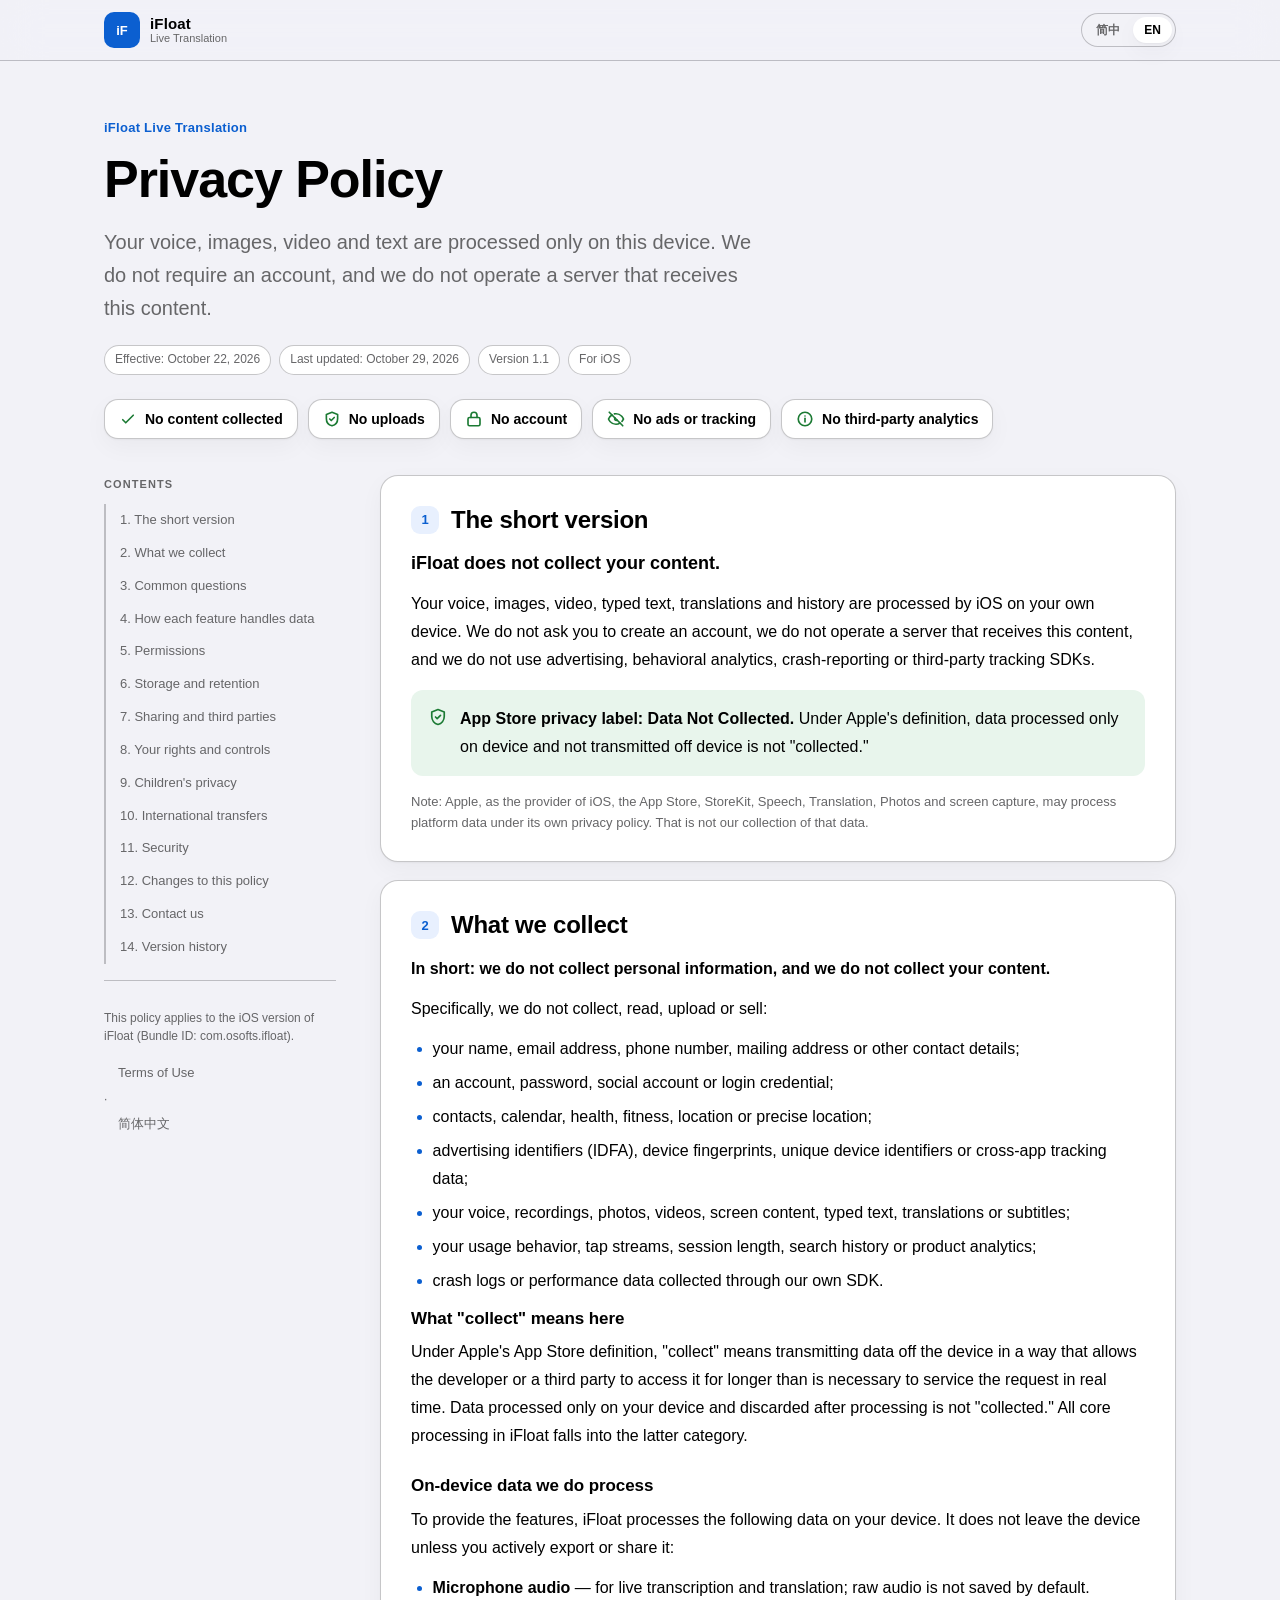
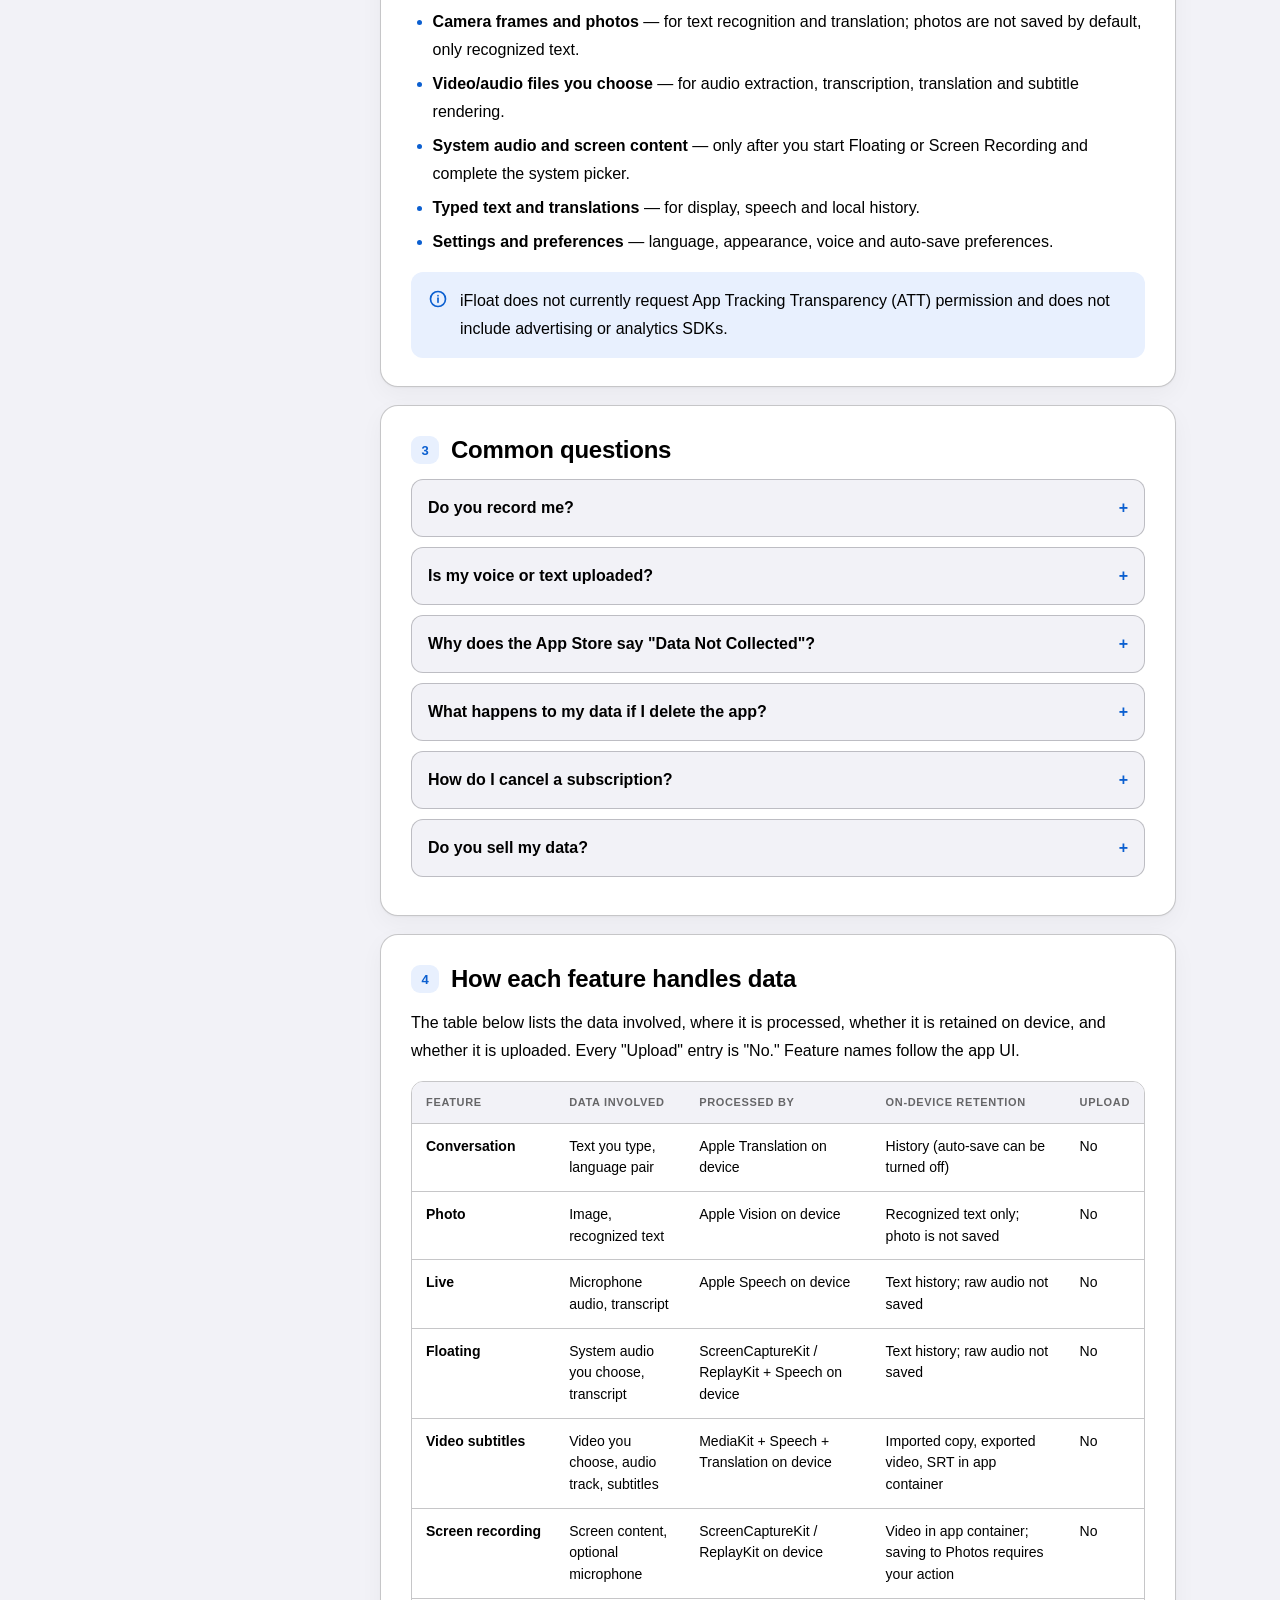
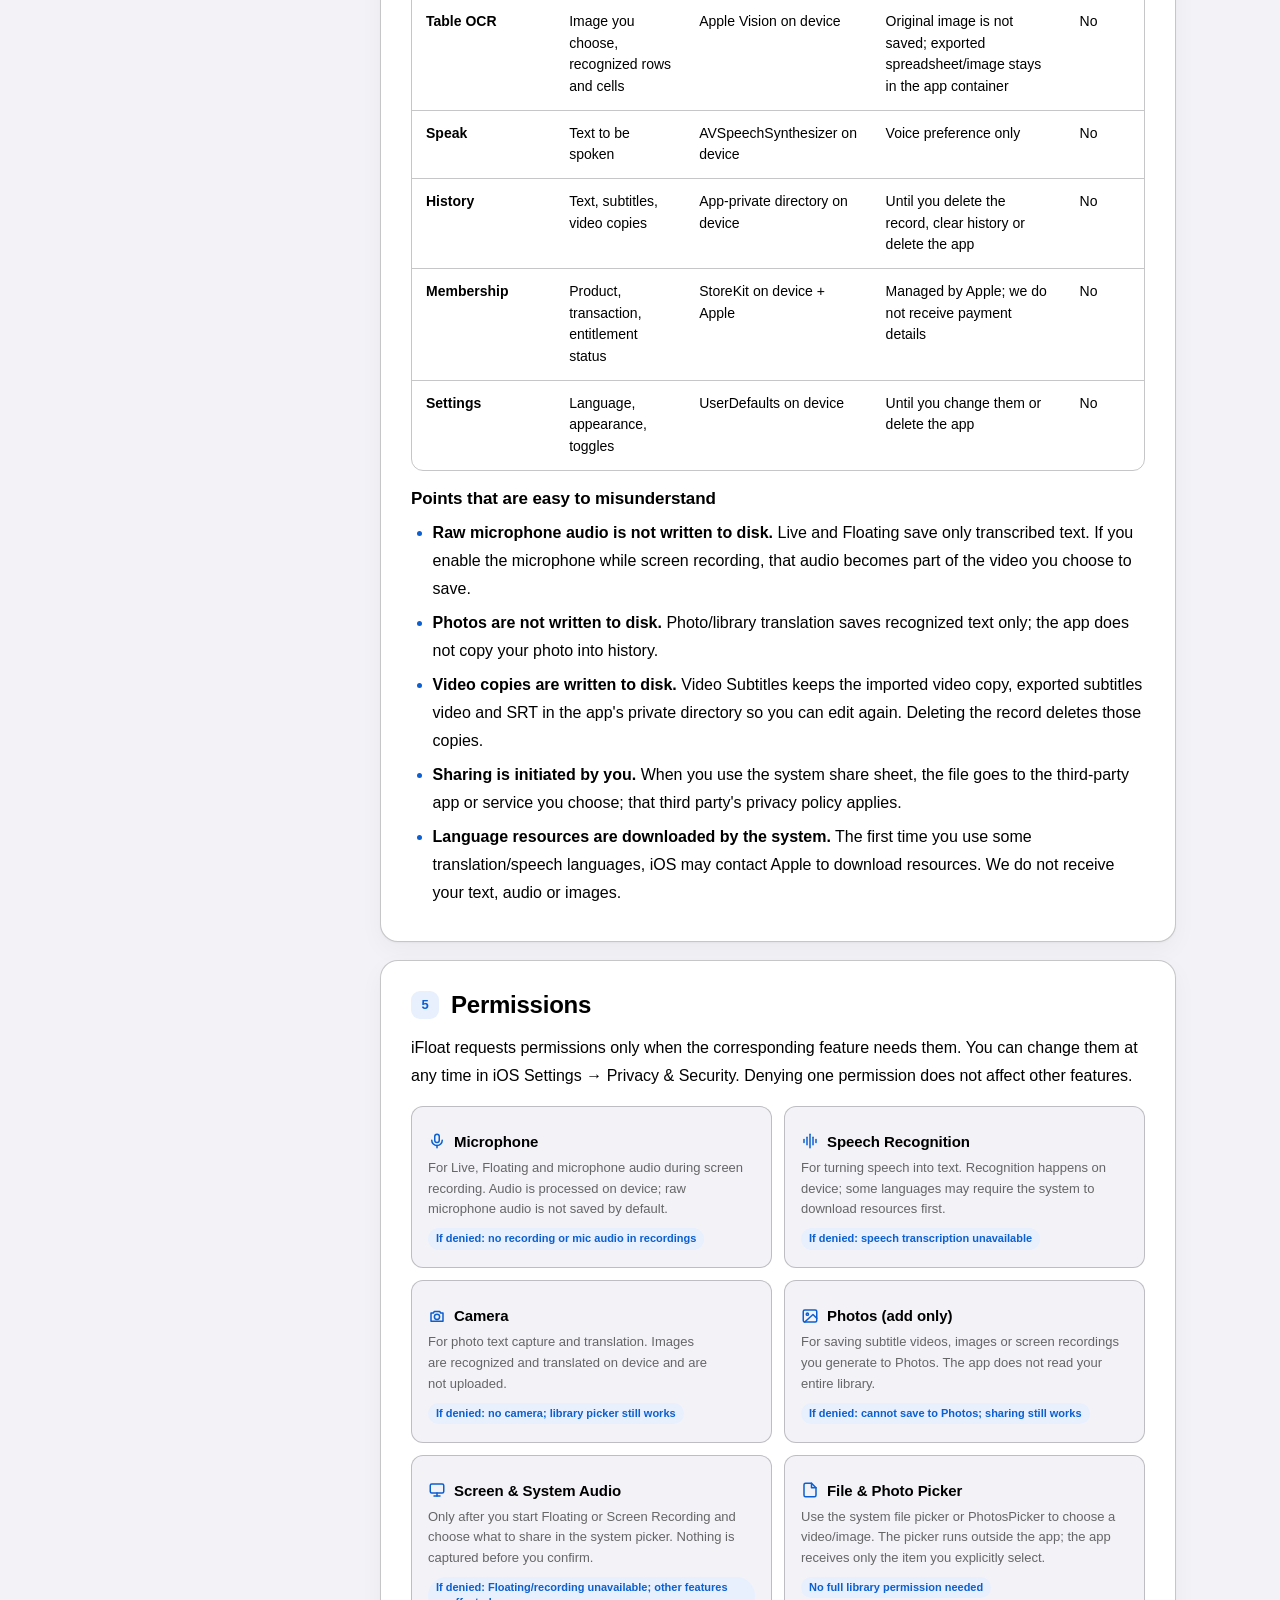
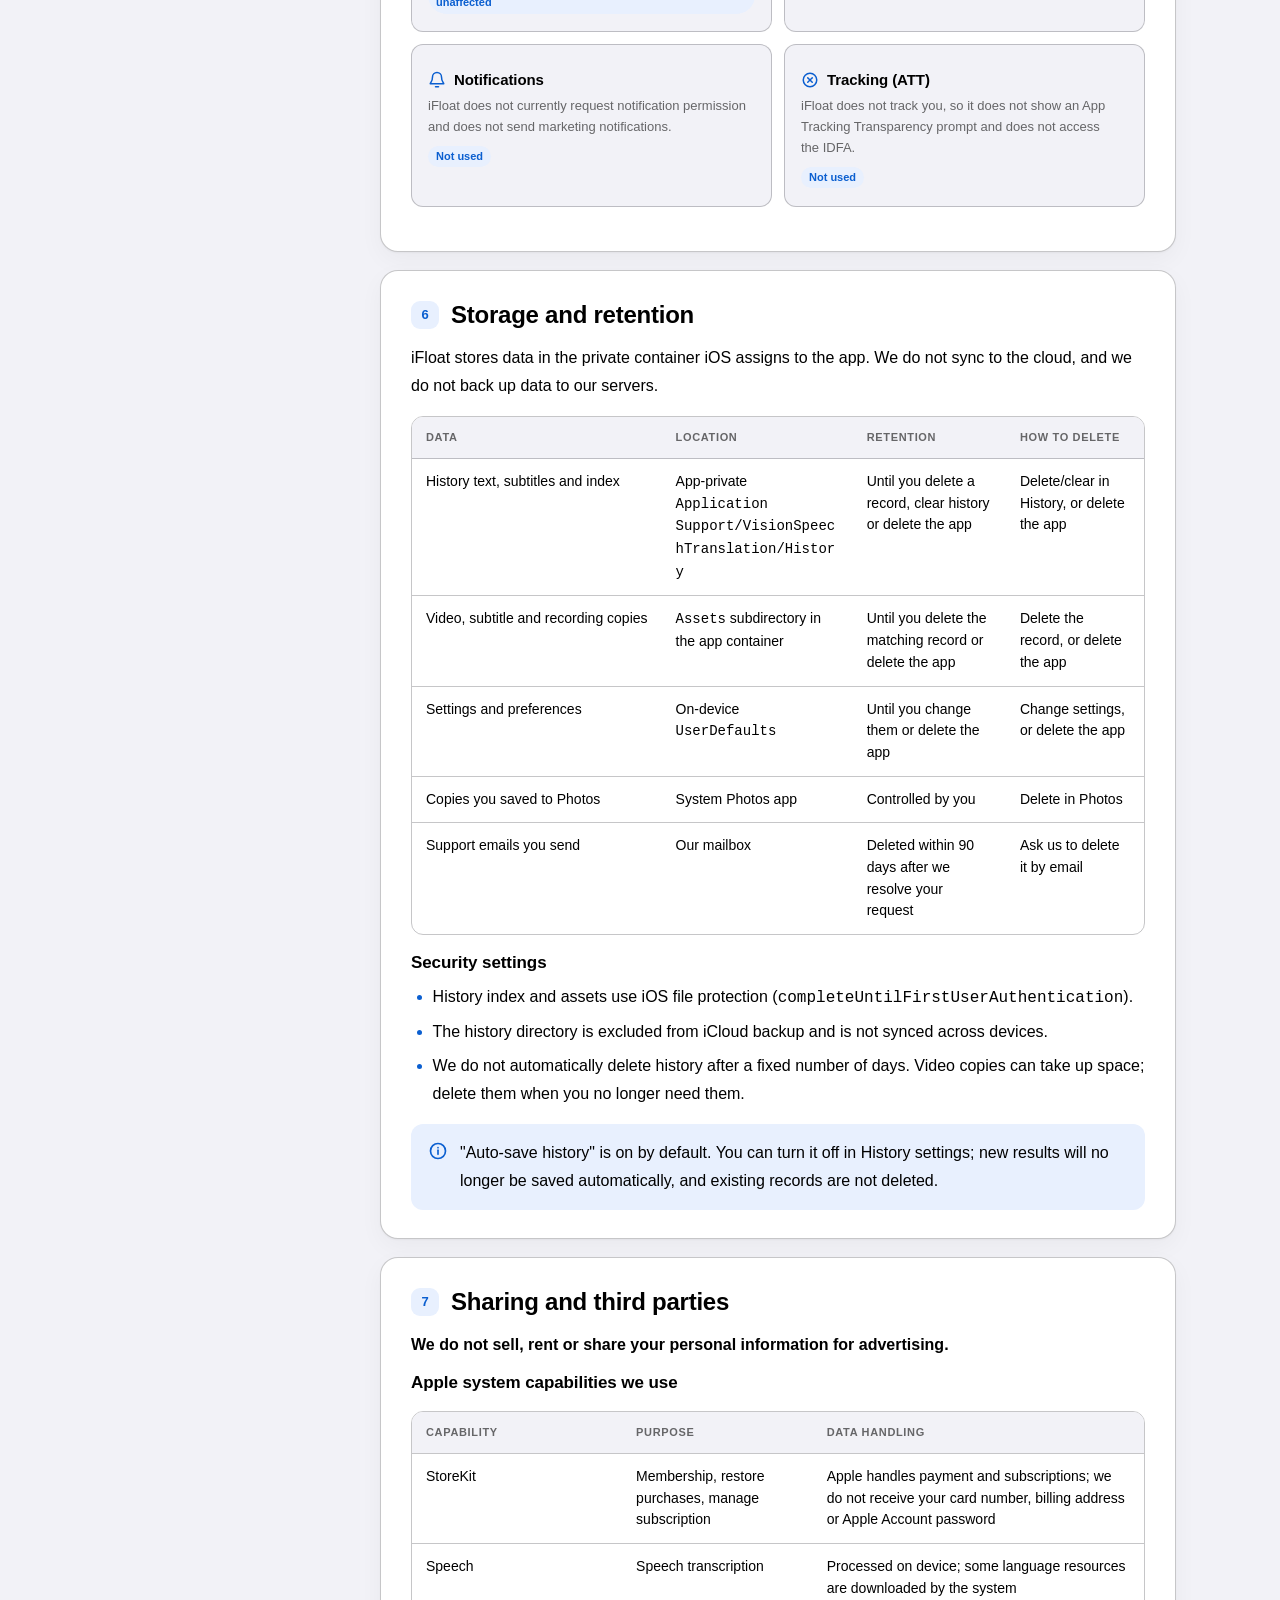
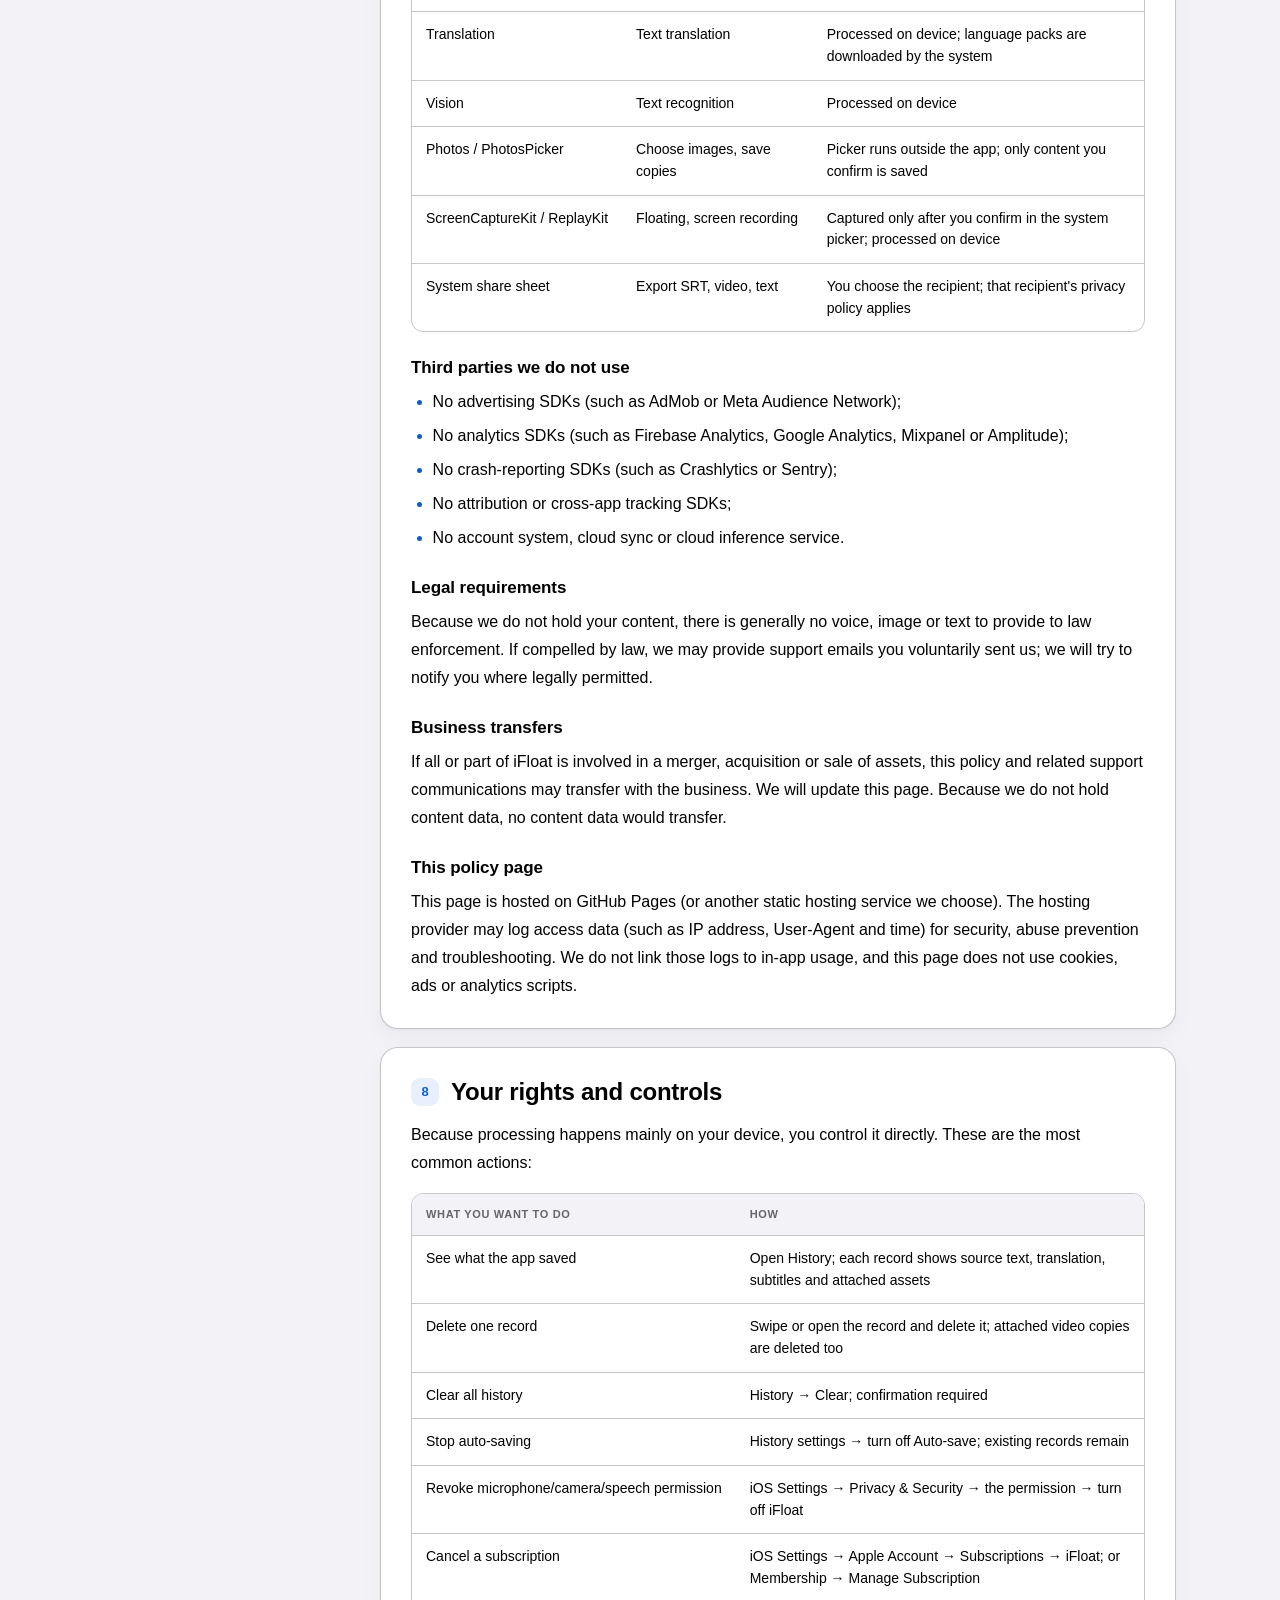
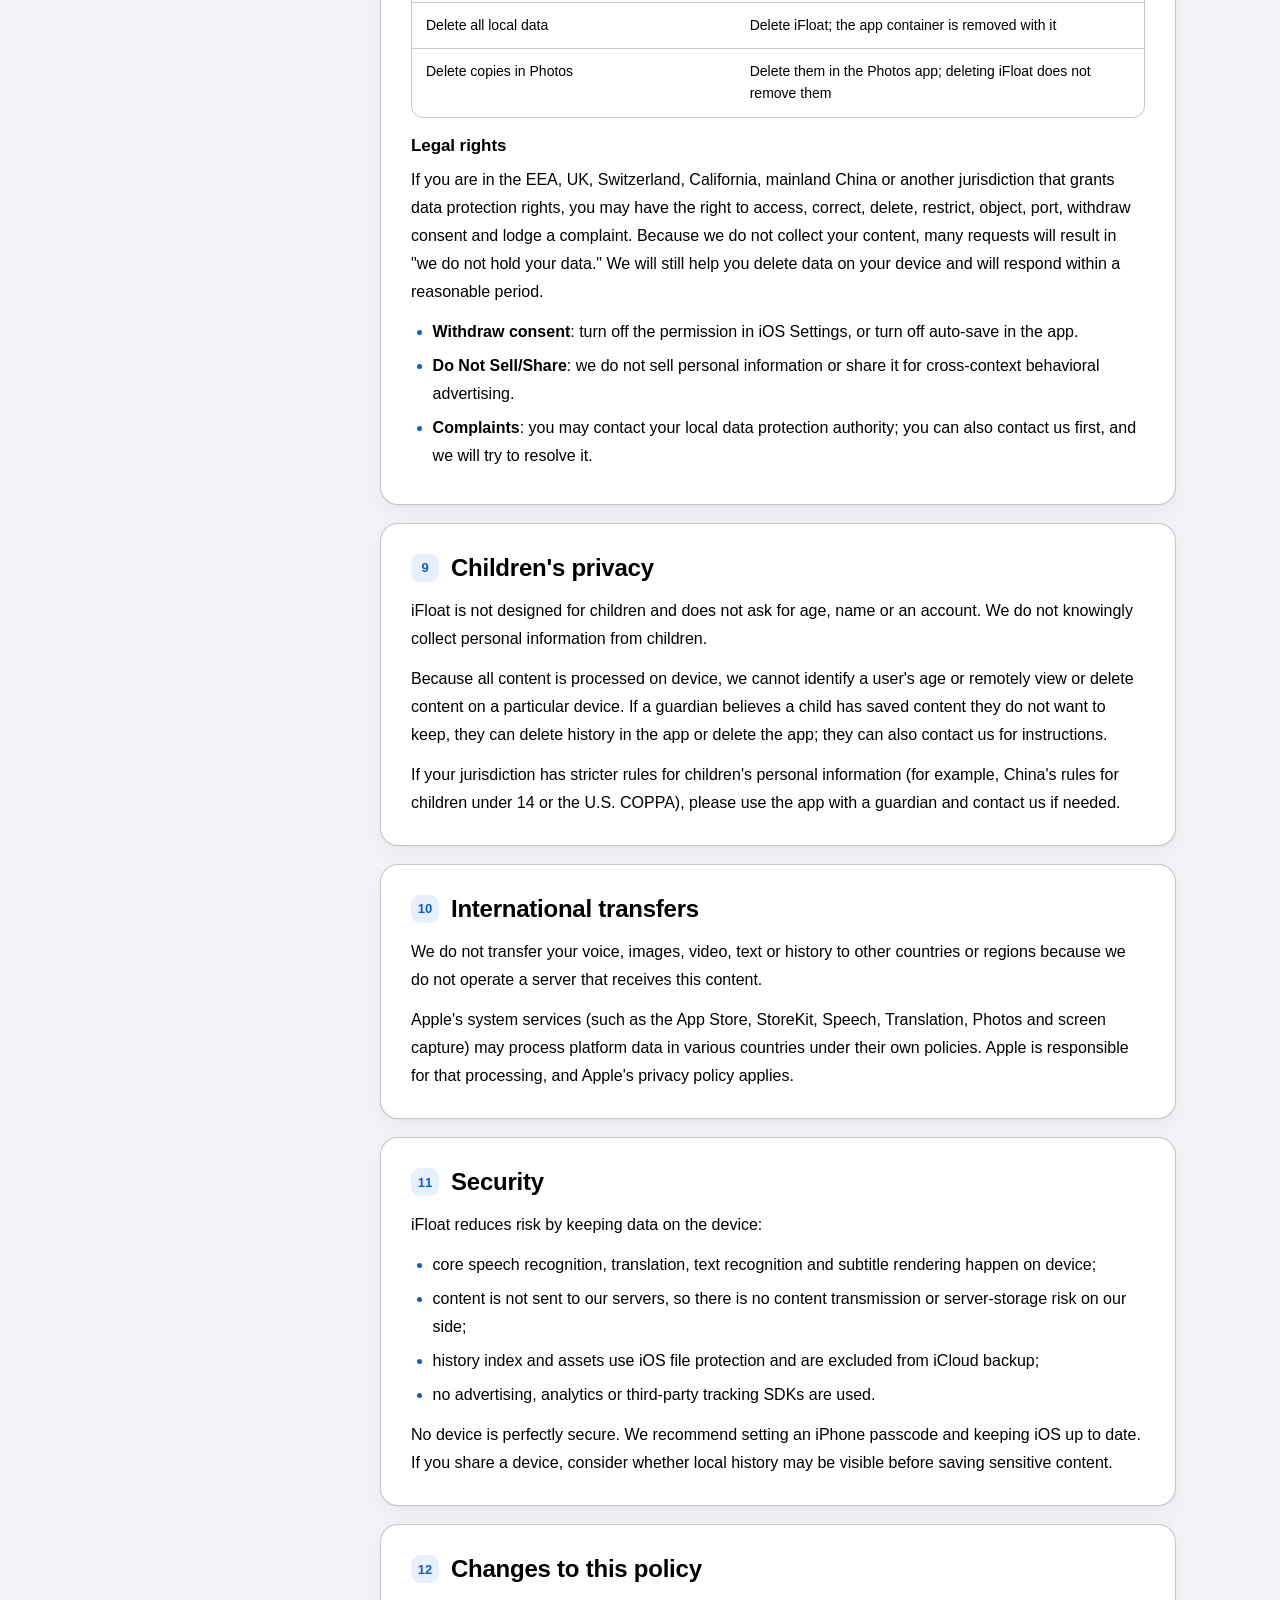
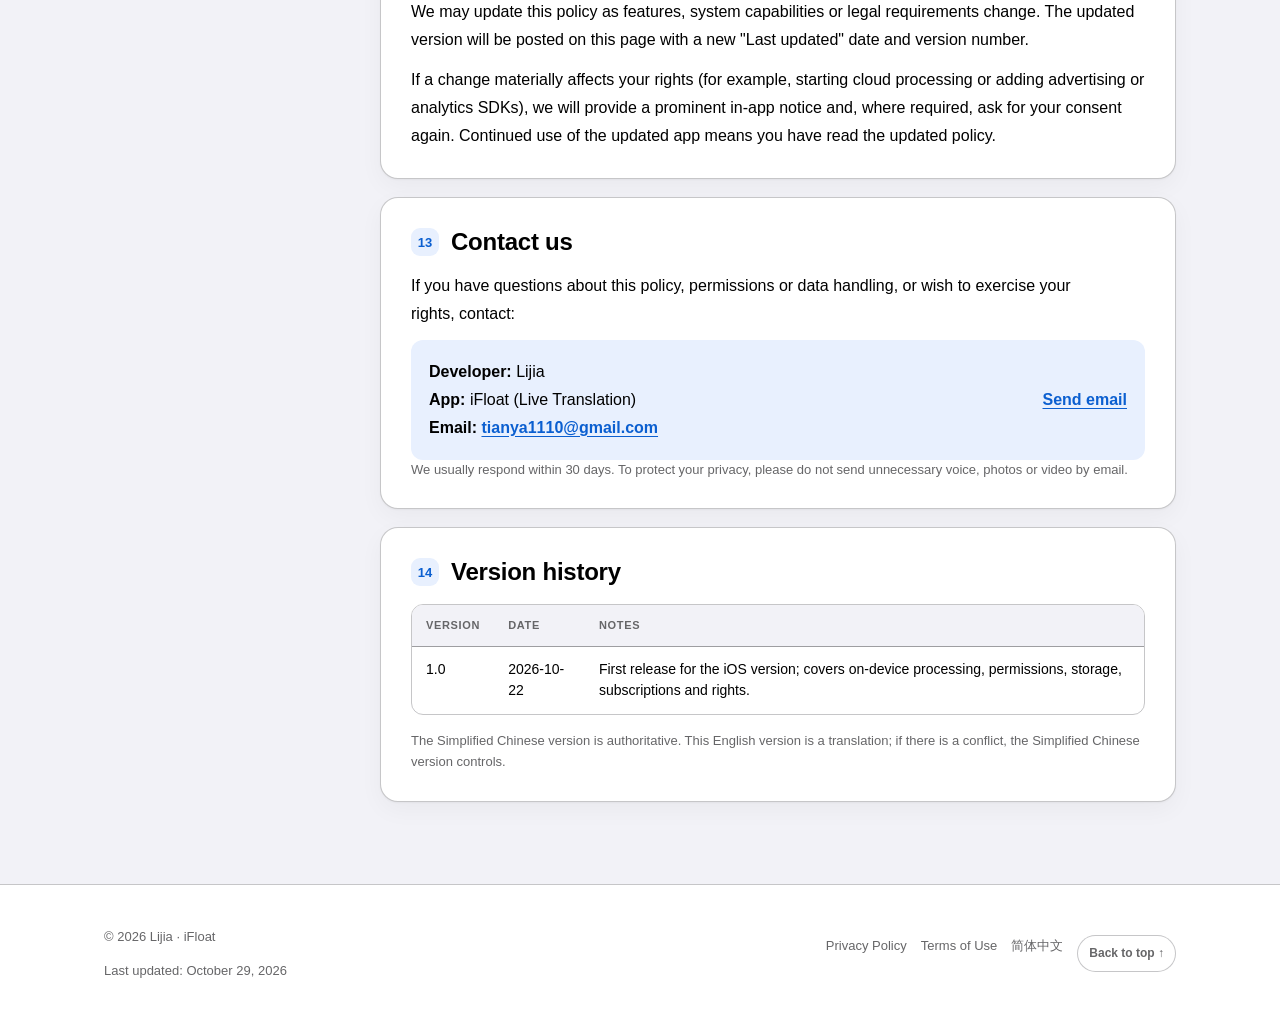
==== commit 85ba4112: "Align policy pages with store metadata and add table OCR - Use official app names: iFloat实时语音翻译 / iF" ====
--- a/privacy-en.html
+++ b/privacy-en.html
@@ -3,8 +3,8 @@
 <head>
 <meta charset="utf-8">
 <meta name="viewport" content="width=device-width, initial-scale=1">
-<title>Privacy Policy · iFloat Live Voice Translation</title>
-<meta name="description" content="iFloat (Live Voice Translation) privacy policy: voice, images, video and text are processed on your device. No account, no uploads, no ads or analytics SDKs.">
+<title>Privacy Policy · iFloat Live Translation</title>
+<meta name="description" content="iFloat (Live Translation) privacy policy: voice, images, video and text are processed on your device. No account, no uploads, no ads or analytics SDKs.">
 <meta name="robots" content="index,follow">
 <meta name="referrer" content="no-referrer">
 <meta name="theme-color" content="#f2f2f7" media="(prefers-color-scheme: light)">
@@ -23,7 +23,7 @@
   <div class="header-inner">
     <a class="brand" href="index.html">
       <span class="brand-mark" aria-hidden="true">iF</span>
-      <span class="brand-text"><strong>iFloat</strong><span>Live Voice Translation</span></span>
+      <span class="brand-text"><strong>iFloat</strong><span>Live Translation</span></span>
     </a>
     <nav class="lang-switch" aria-label="Language">
       <a href="privacy.html" lang="zh-Hans">简中</a>
@@ -34,13 +34,13 @@
 
 <main id="main">
   <div class="hero">
-    <p class="eyebrow">iFloat · Live Voice Translation</p>
+    <p class="eyebrow">iFloat Live Translation</p>
     <h1>Privacy Policy</h1>
     <p class="lead">Your voice, images, video and text are processed only on this device. We do not require an account, and we do not operate a server that receives this content.</p>
     <div class="meta">
       <span class="pill">Effective: October 22, 2026</span>
-      <span class="pill">Last updated: October 22, 2026</span>
-      <span class="pill">Version 1.0</span>
+      <span class="pill">Last updated: October 29, 2026</span>
+      <span class="pill">Version 1.1</span>
       <span class="pill">For iOS</span>
     </div>
     <ul class="badges" aria-label="Key points">
@@ -72,7 +72,7 @@
         <li><a href="#versions">14. Version history</a></li>
       </ol>
       <div class="toc-foot">
-        <p>This policy applies to the iOS version of iFloat (Bundle ID: com.osofts.vstdemo).</p>
+        <p>This policy applies to the iOS version of iFloat (Bundle ID: com.osofts.ifloat).</p>
         <p><a href="terms-en.html">Terms of Use</a> · <a href="privacy.html" lang="zh-Hans">简体中文</a></p>
       </div>
     </nav>
@@ -136,7 +136,7 @@
           <li><strong>Microphone audio</strong> — for live transcription and translation; raw audio is not saved by default.</li>
           <li><strong>Camera frames and photos</strong> — for text recognition and translation; photos are not saved by default, only recognized text.</li>
           <li><strong>Video/audio files you choose</strong> — for audio extraction, transcription, translation and subtitle rendering.</li>
-          <li><strong>System audio and screen content</strong> — only after you start Hearing or Screen Recording and complete the system picker.</li>
+          <li><strong>System audio and screen content</strong> — only after you start Floating or Screen Recording and complete the system picker.</li>
           <li><strong>Typed text and translations</strong> — for display, speech and local history.</li>
           <li><strong>Settings and preferences</strong> — language, appearance, voice and auto-save preferences.</li>
         </ul>
@@ -154,7 +154,7 @@
         <div class="faq">
           <details>
             <summary>Do you record me?</summary>
-            <p>Only when you start Conversation, Recording or Screen Recording and grant microphone access. Audio is transcribed on device; raw microphone audio is not saved by default. If you enable the microphone while screen recording, that audio is mixed into the video you choose to save.</p>
+            <p>Only when you start Live, Floating or Screen Recording and grant microphone access. Audio is transcribed on device; raw microphone audio is not saved by default. If you enable the microphone while screen recording, that audio is mixed into the video you choose to save.</p>
           </details>
           <details>
             <summary>Is my voice or text uploaded?</summary>
@@ -192,12 +192,13 @@
               <tr><th>Feature</th><th>Data involved</th><th>Processed by</th><th>On-device retention</th><th>Upload</th></tr>
             </thead>
             <tbody>
-              <tr><td data-label="Feature"><strong>Text translation</strong></td><td data-label="Data involved">Text you type, language pair</td><td data-label="Processed by">Apple Translation on device</td><td data-label="On-device retention">History (auto-save can be turned off)</td><td data-label="Upload">No</td></tr>
-              <tr><td data-label="Feature"><strong>Photo / library translation</strong></td><td data-label="Data involved">Image, recognized text</td><td data-label="Processed by">Apple Vision on device</td><td data-label="On-device retention">Recognized text only; photo is not saved</td><td data-label="Upload">No</td></tr>
-              <tr><td data-label="Feature"><strong>Conversation</strong></td><td data-label="Data involved">Microphone audio, transcript</td><td data-label="Processed by">Apple Speech on device</td><td data-label="On-device retention">Text history; raw audio not saved</td><td data-label="Upload">No</td></tr>
-              <tr><td data-label="Feature"><strong>Hearing</strong></td><td data-label="Data involved">System audio you choose, transcript</td><td data-label="Processed by">ScreenCaptureKit / ReplayKit + Speech on device</td><td data-label="On-device retention">Text history; raw audio not saved</td><td data-label="Upload">No</td></tr>
+              <tr><td data-label="Feature"><strong>Conversation</strong></td><td data-label="Data involved">Text you type, language pair</td><td data-label="Processed by">Apple Translation on device</td><td data-label="On-device retention">History (auto-save can be turned off)</td><td data-label="Upload">No</td></tr>
+              <tr><td data-label="Feature"><strong>Photo</strong></td><td data-label="Data involved">Image, recognized text</td><td data-label="Processed by">Apple Vision on device</td><td data-label="On-device retention">Recognized text only; photo is not saved</td><td data-label="Upload">No</td></tr>
+              <tr><td data-label="Feature"><strong>Live</strong></td><td data-label="Data involved">Microphone audio, transcript</td><td data-label="Processed by">Apple Speech on device</td><td data-label="On-device retention">Text history; raw audio not saved</td><td data-label="Upload">No</td></tr>
+              <tr><td data-label="Feature"><strong>Floating</strong></td><td data-label="Data involved">System audio you choose, transcript</td><td data-label="Processed by">ScreenCaptureKit / ReplayKit + Speech on device</td><td data-label="On-device retention">Text history; raw audio not saved</td><td data-label="Upload">No</td></tr>
               <tr><td data-label="Feature"><strong>Video subtitles</strong></td><td data-label="Data involved">Video you choose, audio track, subtitles</td><td data-label="Processed by">MediaKit + Speech + Translation on device</td><td data-label="On-device retention">Imported copy, exported video, SRT in app container</td><td data-label="Upload">No</td></tr>
               <tr><td data-label="Feature"><strong>Screen recording</strong></td><td data-label="Data involved">Screen content, optional microphone</td><td data-label="Processed by">ScreenCaptureKit / ReplayKit on device</td><td data-label="On-device retention">Video in app container; saving to Photos requires your action</td><td data-label="Upload">No</td></tr>
+              <tr><td data-label="Feature"><strong>Table OCR</strong></td><td data-label="Data involved">Image you choose, recognized rows and cells</td><td data-label="Processed by">Apple Vision on device</td><td data-label="On-device retention">Original image is not saved; exported spreadsheet/image stays in the app container</td><td data-label="Upload">No</td></tr>
               <tr><td data-label="Feature"><strong>Speak</strong></td><td data-label="Data involved">Text to be spoken</td><td data-label="Processed by">AVSpeechSynthesizer on device</td><td data-label="On-device retention">Voice preference only</td><td data-label="Upload">No</td></tr>
               <tr><td data-label="Feature"><strong>History</strong></td><td data-label="Data involved">Text, subtitles, video copies</td><td data-label="Processed by">App-private directory on device</td><td data-label="On-device retention">Until you delete the record, clear history or delete the app</td><td data-label="Upload">No</td></tr>
               <tr><td data-label="Feature"><strong>Membership</strong></td><td data-label="Data involved">Product, transaction, entitlement status</td><td data-label="Processed by">StoreKit on device + Apple</td><td data-label="On-device retention">Managed by Apple; we do not receive payment details</td><td data-label="Upload">No</td></tr>
@@ -207,7 +208,7 @@
         </div>
         <h3>Points that are easy to misunderstand</h3>
         <ul>
-          <li><strong>Raw microphone audio is not written to disk.</strong> Conversation and Hearing save only transcribed text. If you enable the microphone while screen recording, that audio becomes part of the video you choose to save.</li>
+          <li><strong>Raw microphone audio is not written to disk.</strong> Live and Floating save only transcribed text. If you enable the microphone while screen recording, that audio becomes part of the video you choose to save.</li>
           <li><strong>Photos are not written to disk.</strong> Photo/library translation saves recognized text only; the app does not copy your photo into history.</li>
           <li><strong>Video copies are written to disk.</strong> Video Subtitles keeps the imported video copy, exported subtitles video and SRT in the app's private directory so you can edit again. Deleting the record deletes those copies.</li>
           <li><strong>Sharing is initiated by you.</strong> When you use the system share sheet, the file goes to the third-party app or service you choose; that third party's privacy policy applies.</li>
@@ -224,7 +225,7 @@
         <div class="permissions">
           <div class="permission">
             <h3><svg viewBox="0 0 24 24" fill="none" stroke="currentColor" stroke-width="2" stroke-linecap="round" stroke-linejoin="round" aria-hidden="true"><rect x="9" y="3" width="6" height="11" rx="3"/><path d="M5 11a7 7 0 0 0 14 0"/><path d="M12 18v3"/></svg>Microphone</h3>
-            <p>For Conversation, Hearing and microphone audio during screen recording. Audio is processed on device; raw microphone audio is not saved by default.</p>
+            <p>For Live, Floating and microphone audio during screen recording. Audio is processed on device; raw microphone audio is not saved by default.</p>
             <span class="tag">If denied: no recording or mic audio in recordings</span>
           </div>
           <div class="permission">
@@ -244,8 +245,8 @@
           </div>
           <div class="permission">
             <h3><svg viewBox="0 0 24 24" fill="none" stroke="currentColor" stroke-width="2" stroke-linecap="round" stroke-linejoin="round" aria-hidden="true"><rect x="3" y="4" width="18" height="12" rx="2"/><path d="M8 20h8"/><path d="M12 16v4"/></svg>Screen &amp; System Audio</h3>
-            <p>Only after you start Hearing or Screen Recording and choose what to share in the system picker. Nothing is captured before you confirm.</p>
-            <span class="tag">If denied: Hearing/recording unavailable; other features unaffected</span>
+            <p>Only after you start Floating or Screen Recording and choose what to share in the system picker. Nothing is captured before you confirm.</p>
+            <span class="tag">If denied: Floating/recording unavailable; other features unaffected</span>
           </div>
           <div class="permission">
             <h3><svg viewBox="0 0 24 24" fill="none" stroke="currentColor" stroke-width="2" stroke-linecap="round" stroke-linejoin="round" aria-hidden="true"><path d="M14 3H6a2 2 0 0 0-2 2v14a2 2 0 0 0 2 2h12a2 2 0 0 0 2-2V9l-6-6Z"/><path d="M14 3v6h6"/></svg>File &amp; Photo Picker</h3>
@@ -315,7 +316,7 @@
               <tr><td data-label="Capability">Translation</td><td data-label="Purpose">Text translation</td><td data-label="Data handling">Processed on device; language packs are downloaded by the system</td></tr>
               <tr><td data-label="Capability">Vision</td><td data-label="Purpose">Text recognition</td><td data-label="Data handling">Processed on device</td></tr>
               <tr><td data-label="Capability">Photos / PhotosPicker</td><td data-label="Purpose">Choose images, save copies</td><td data-label="Data handling">Picker runs outside the app; only content you confirm is saved</td></tr>
-              <tr><td data-label="Capability">ScreenCaptureKit / ReplayKit</td><td data-label="Purpose">Hearing, screen recording</td><td data-label="Data handling">Captured only after you confirm in the system picker; processed on device</td></tr>
+              <tr><td data-label="Capability">ScreenCaptureKit / ReplayKit</td><td data-label="Purpose">Floating, screen recording</td><td data-label="Data handling">Captured only after you confirm in the system picker; processed on device</td></tr>
               <tr><td data-label="Capability">System share sheet</td><td data-label="Purpose">Export SRT, video, text</td><td data-label="Data handling">You choose the recipient; that recipient's privacy policy applies</td></tr>
             </tbody>
           </table>
@@ -418,7 +419,7 @@
         </div>
         <p>If you have questions about this policy, permissions or data handling, or wish to exercise your rights, contact:</p>
         <div class="contact-card">
-          <p><strong>Developer:</strong> Lijia<br><strong>App:</strong> iFloat (Live Voice Translation)<br><strong>Email:</strong> <a href="mailto:tianya1110@gmail.com">tianya1110@gmail.com</a></p>
+          <p><strong>Developer:</strong> Lijia<br><strong>App:</strong> iFloat (Live Translation)<br><strong>Email:</strong> <a href="mailto:tianya1110@gmail.com">tianya1110@gmail.com</a></p>
           <a href="mailto:tianya1110@gmail.com">Send email</a>
         </div>
         <p class="small muted">We usually respond within 30 days. To protect your privacy, please do not send unnecessary voice, photos or video by email.</p>
@@ -449,7 +450,7 @@
   <div class="footer-inner">
     <div>
       <p>© 2026 Lijia · iFloat</p>
-      <p class="small">Last updated: October 22, 2026</p>
+      <p class="small">Last updated: October 29, 2026</p>
     </div>
     <nav class="footer-links" aria-label="Footer">
       <a href="privacy-en.html">Privacy Policy</a>
--- a/assets/legal.css
+++ b/assets/legal.css
@@ -239,10 +239,12 @@
 .eyebrow {
   margin: 0 0 10px;
   color: var(--brand-text);
-  font-size: 12px;
-  font-weight: 800;
-  letter-spacing: 0.1em;
-  text-transform: uppercase;
+  font-size: 13px;
+  font-weight: 700;
+  /* 这行放的是**应用全名**（iFloat Live Translation / iFloat实时语音翻译），
+     不能被 text-transform 改成全大写 —— 品牌里的 camelCase 会丢。
+     去掉全大写后，原来的 0.1em 字距对混合大小写太散，收到 0.02em。 */
+  letter-spacing: 0.02em;
 }
 
 .hero h1 {
@@ -874,6 +876,15 @@
   }
 }
 
+/* 功能表首列是功能名（对话翻译 / OCR 表格识别…），列宽不够时会被挤成
+   「对话翻 / 译」这种两行。给它一个下限并不换行；下方的移动端卡片布局里
+   会重置回正常换行（那张表在手机上不是表格，是卡片）。 */
+table.responsive th:first-child,
+table.responsive td:first-child {
+  width: 1%;
+  white-space: nowrap;
+}
+
 @media (max-width: 640px) {
   .header-inner {
     padding: 10px 16px;
@@ -948,6 +959,9 @@
 
   table.responsive td:first-child {
     padding-top: 4px;
+    /* 桌面端首列被挤成「对话翻 / 译」两行，这里恢复自动换行 */
+    width: auto;
+    white-space: normal;
   }
 
   table.responsive td:last-child {
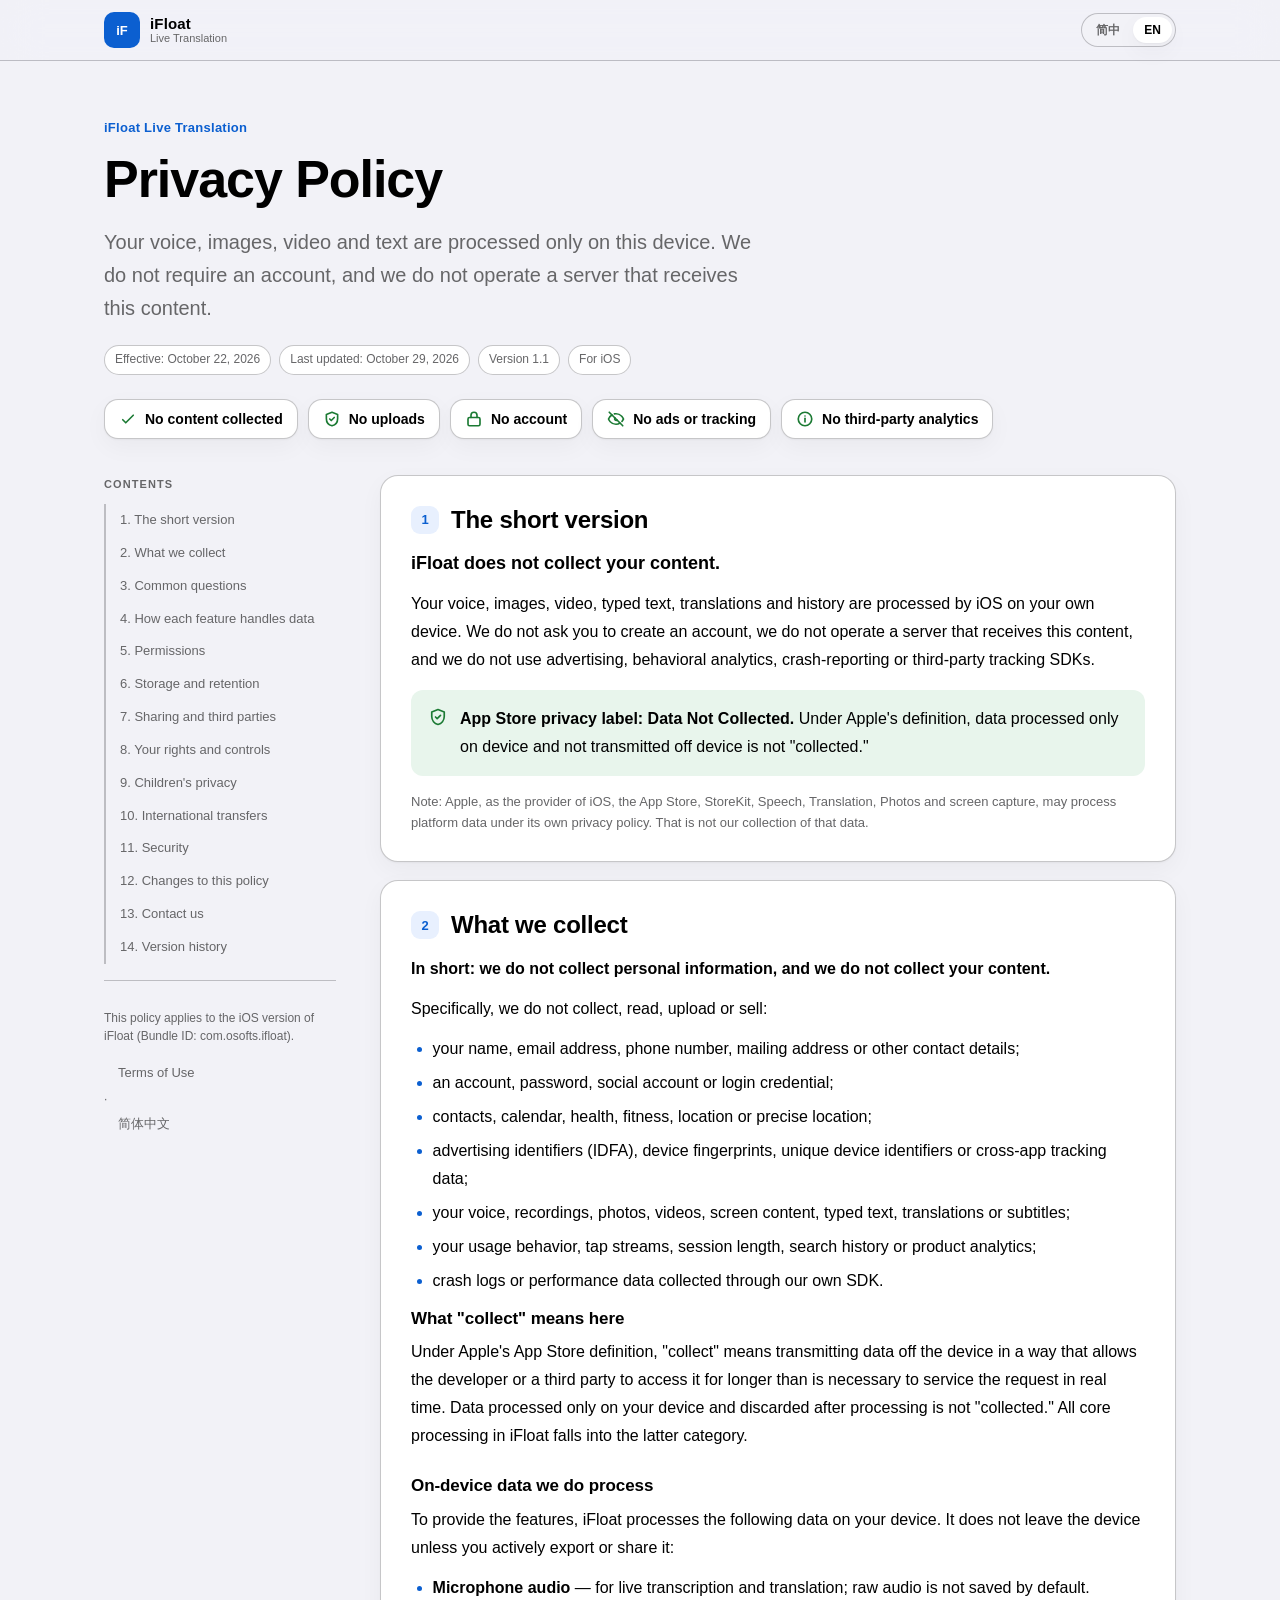
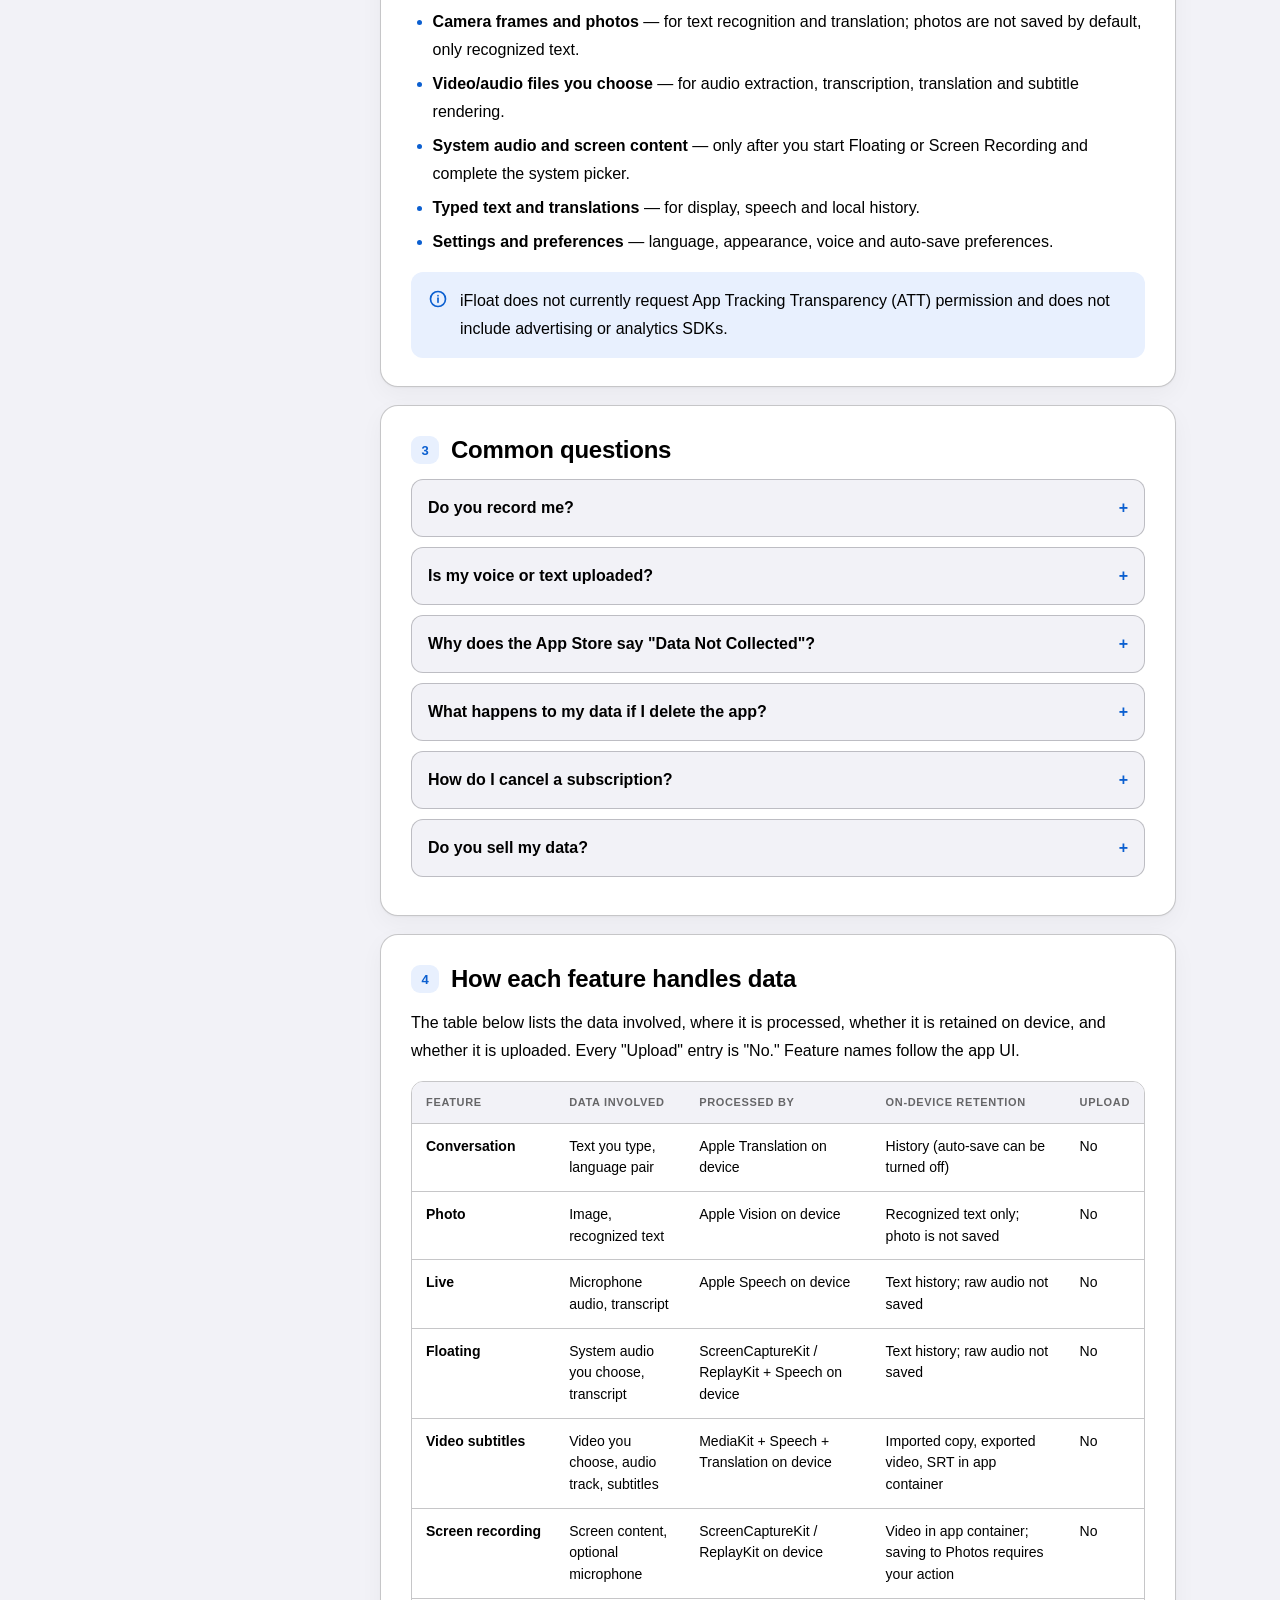
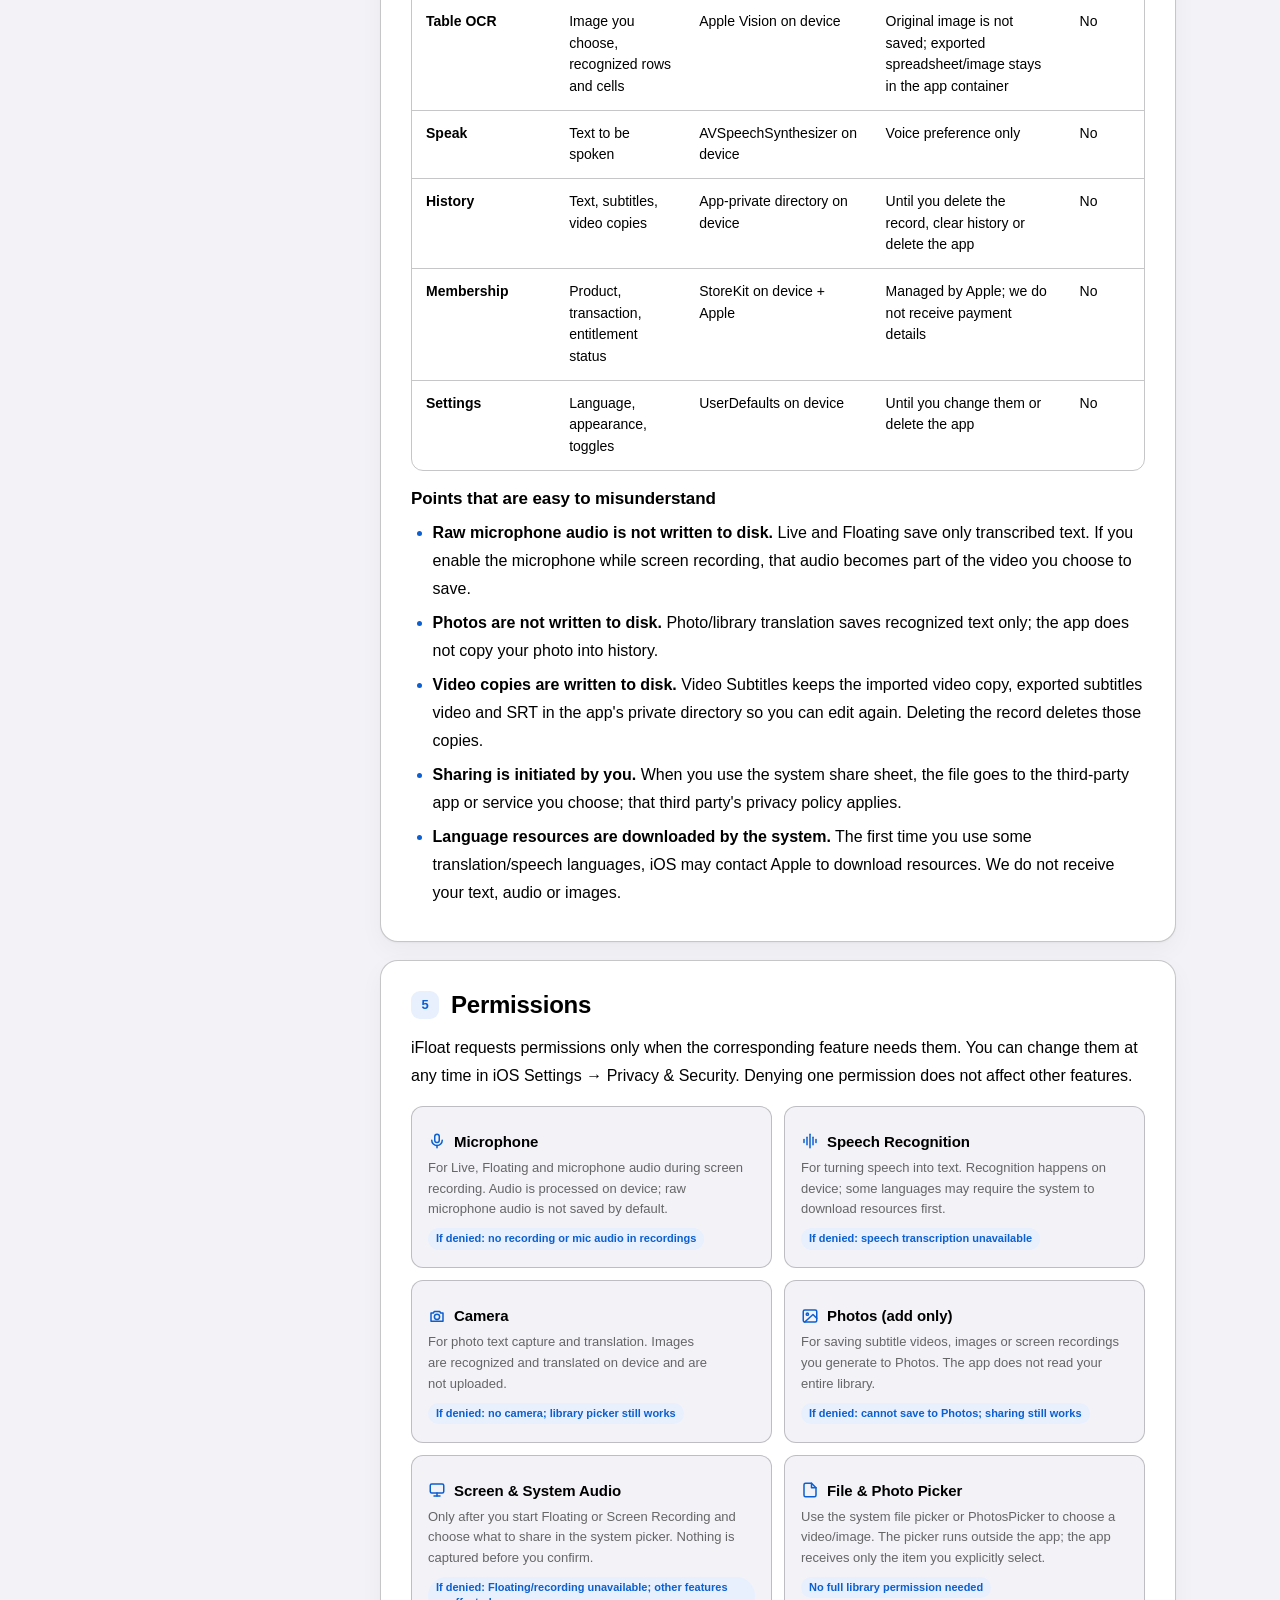
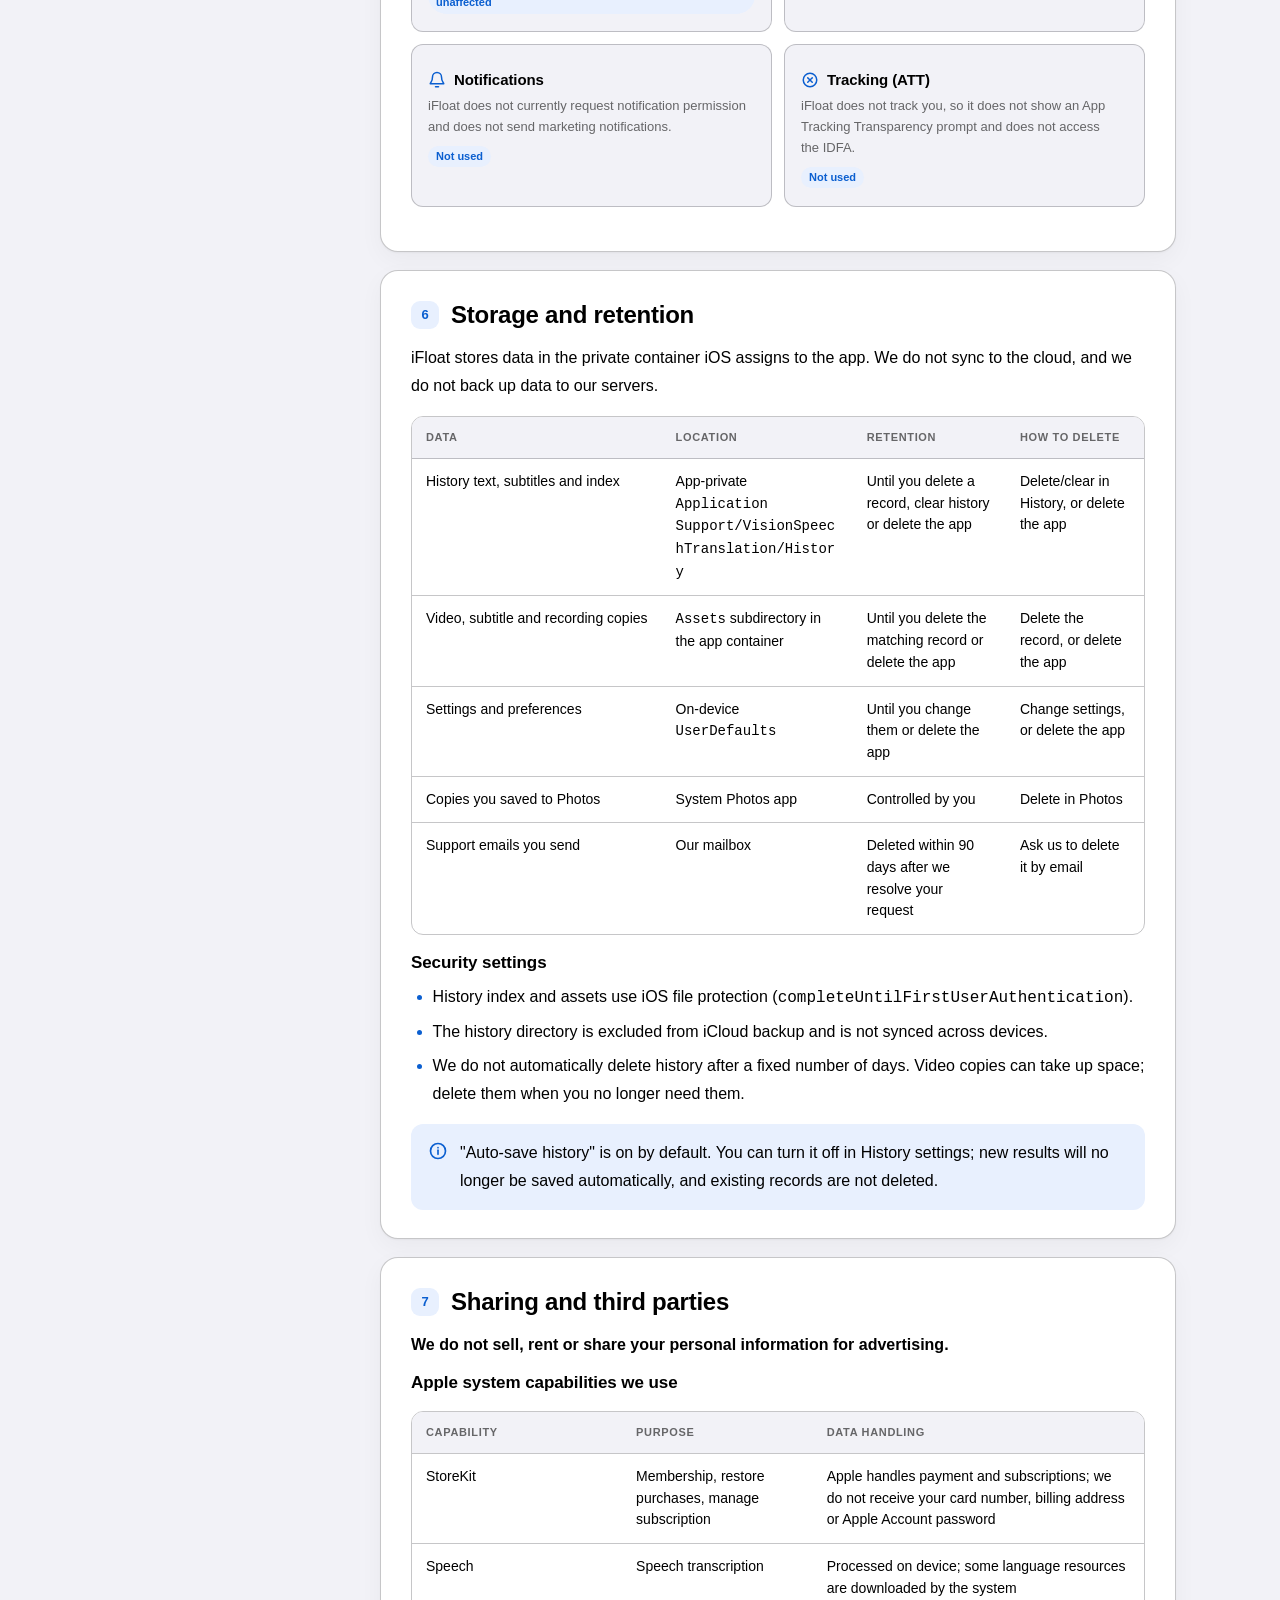
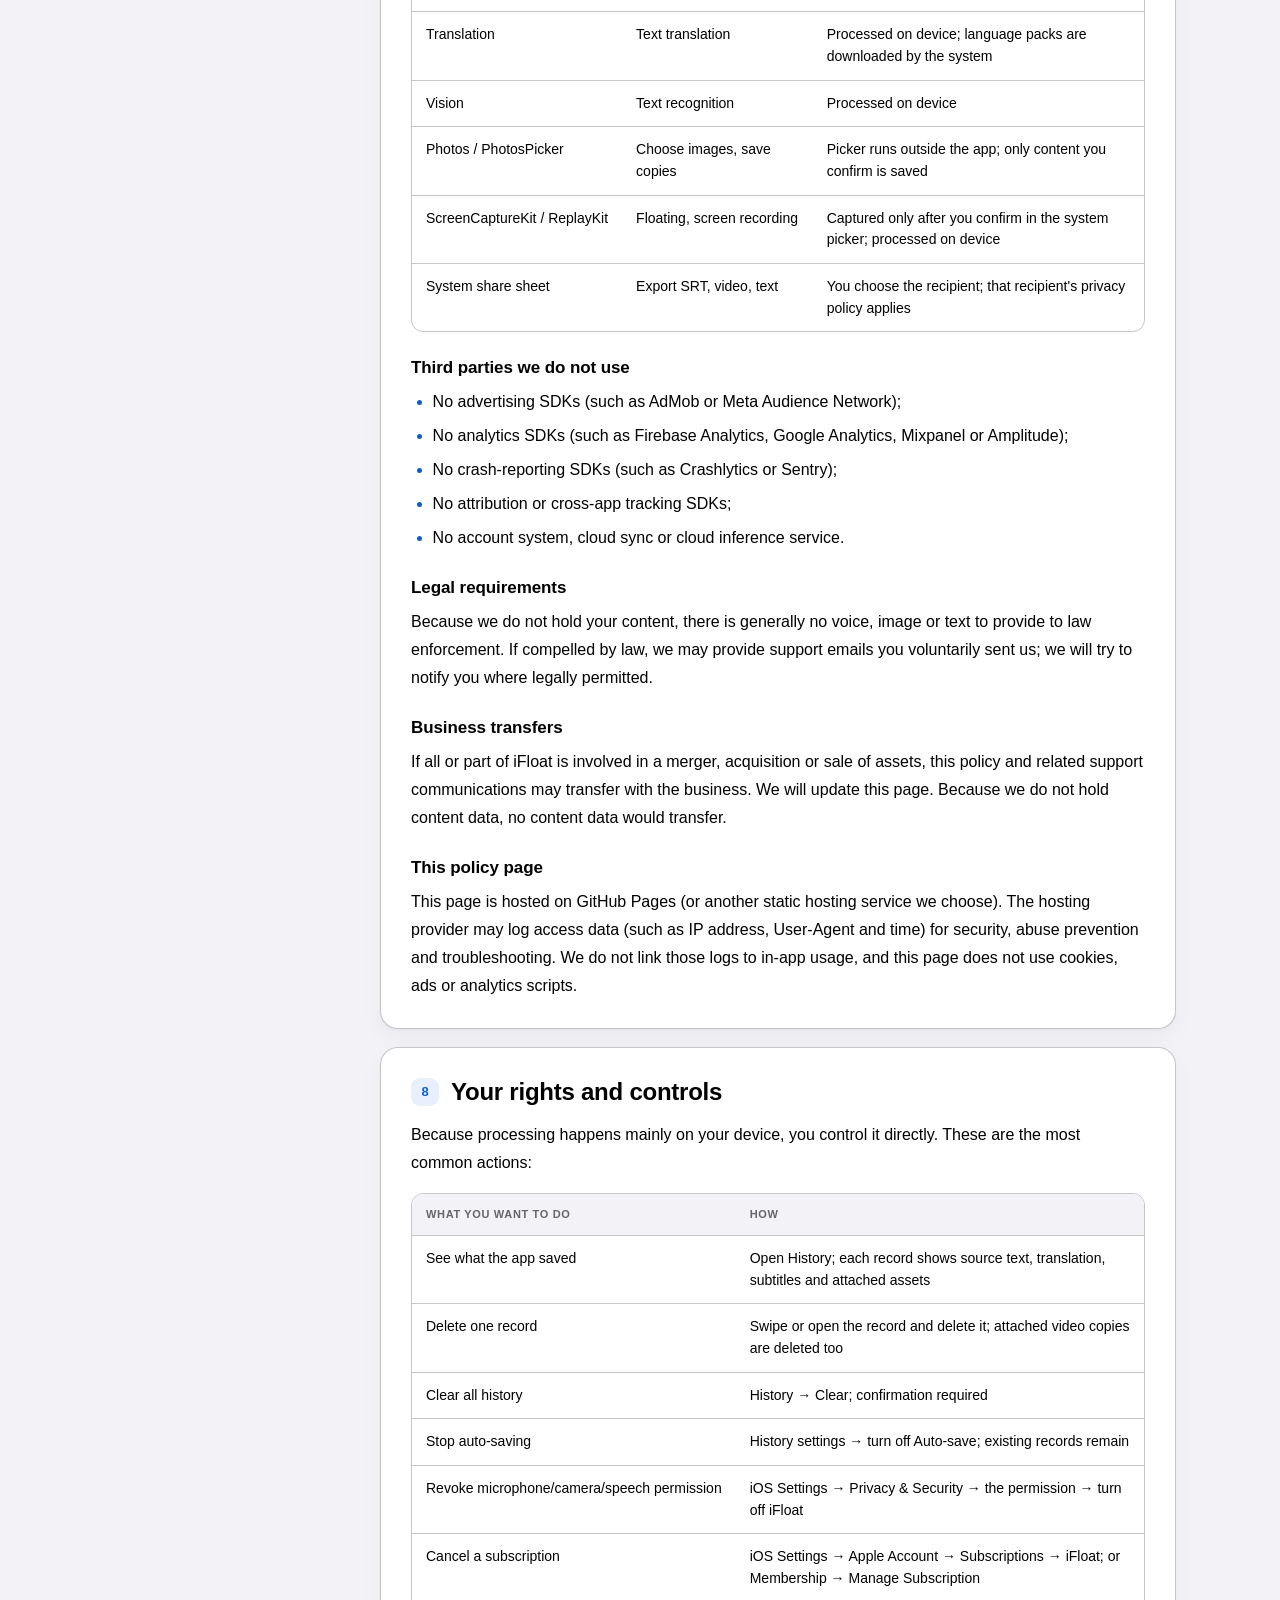
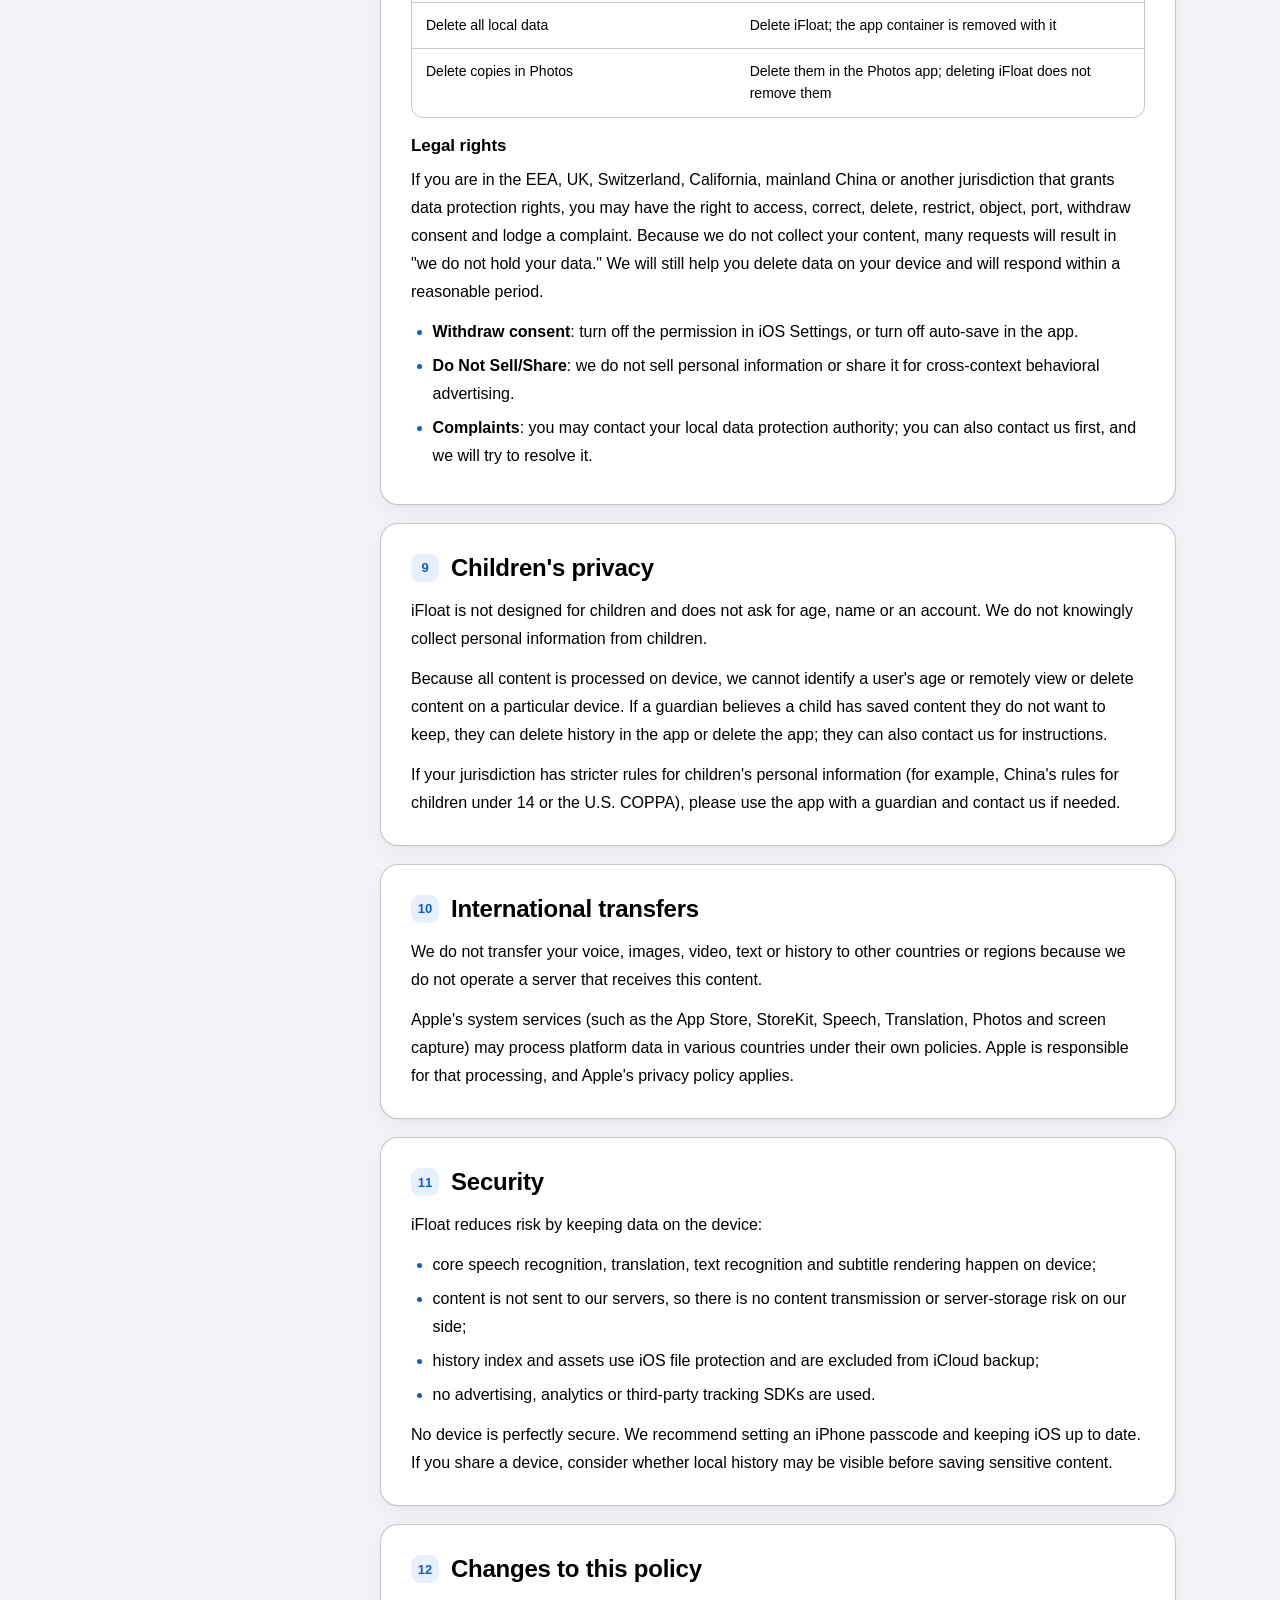
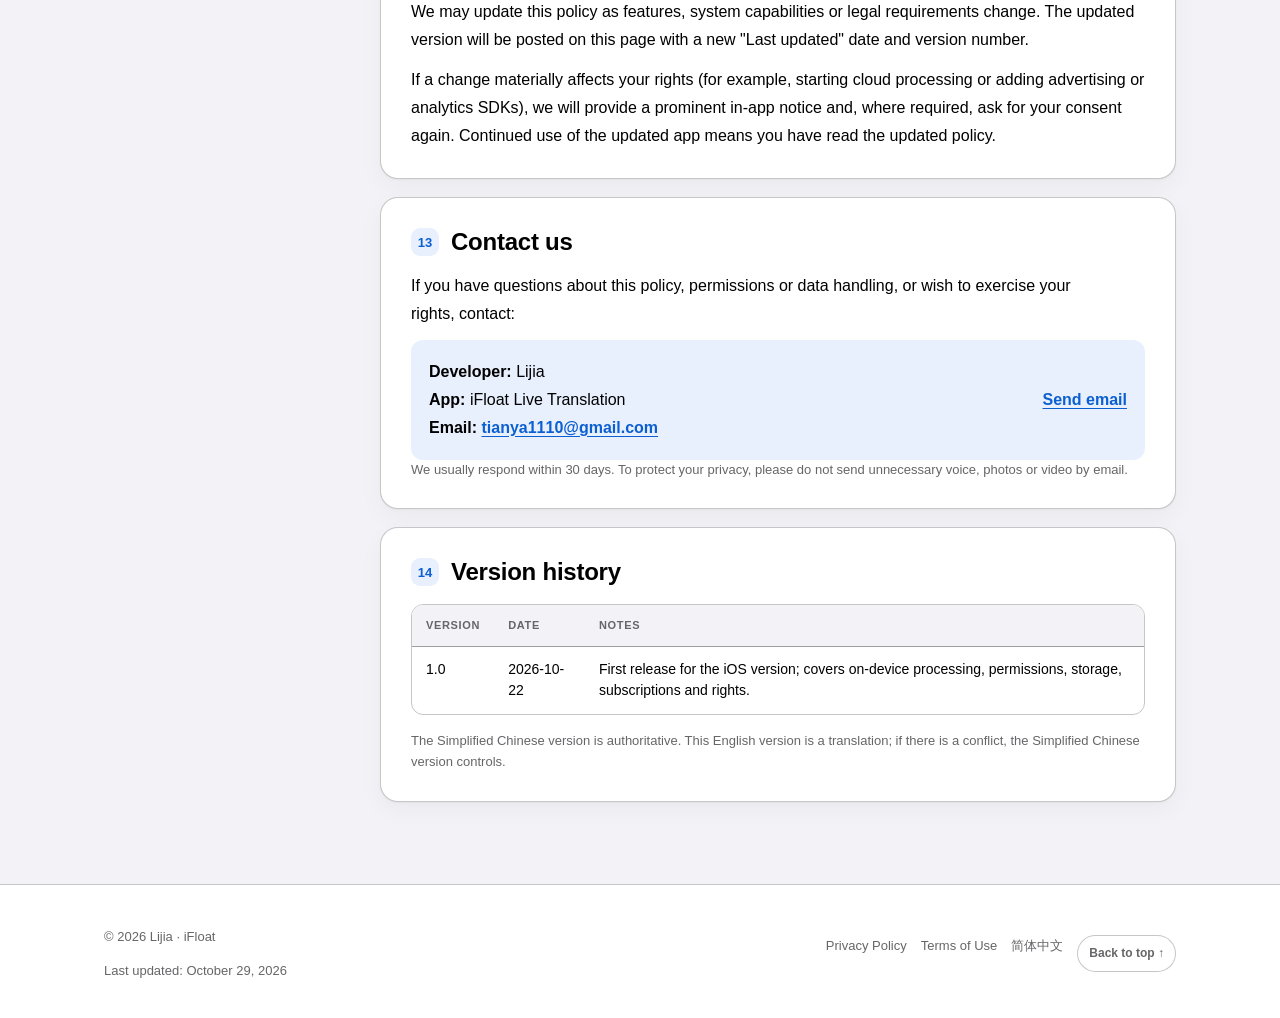
==== commit ab815fee: "Use the official app name in the contact block of policy and terms pages" ====
--- a/privacy-en.html
+++ b/privacy-en.html
@@ -419,7 +419,7 @@
         </div>
         <p>If you have questions about this policy, permissions or data handling, or wish to exercise your rights, contact:</p>
         <div class="contact-card">
-          <p><strong>Developer:</strong> Lijia<br><strong>App:</strong> iFloat (Live Translation)<br><strong>Email:</strong> <a href="mailto:tianya1110@gmail.com">tianya1110@gmail.com</a></p>
+          <p><strong>Developer:</strong> Lijia<br><strong>App:</strong> iFloat Live Translation<br><strong>Email:</strong> <a href="mailto:tianya1110@gmail.com">tianya1110@gmail.com</a></p>
           <a href="mailto:tianya1110@gmail.com">Send email</a>
         </div>
         <p class="small muted">We usually respond within 30 days. To protect your privacy, please do not send unnecessary voice, photos or video by email.</p>
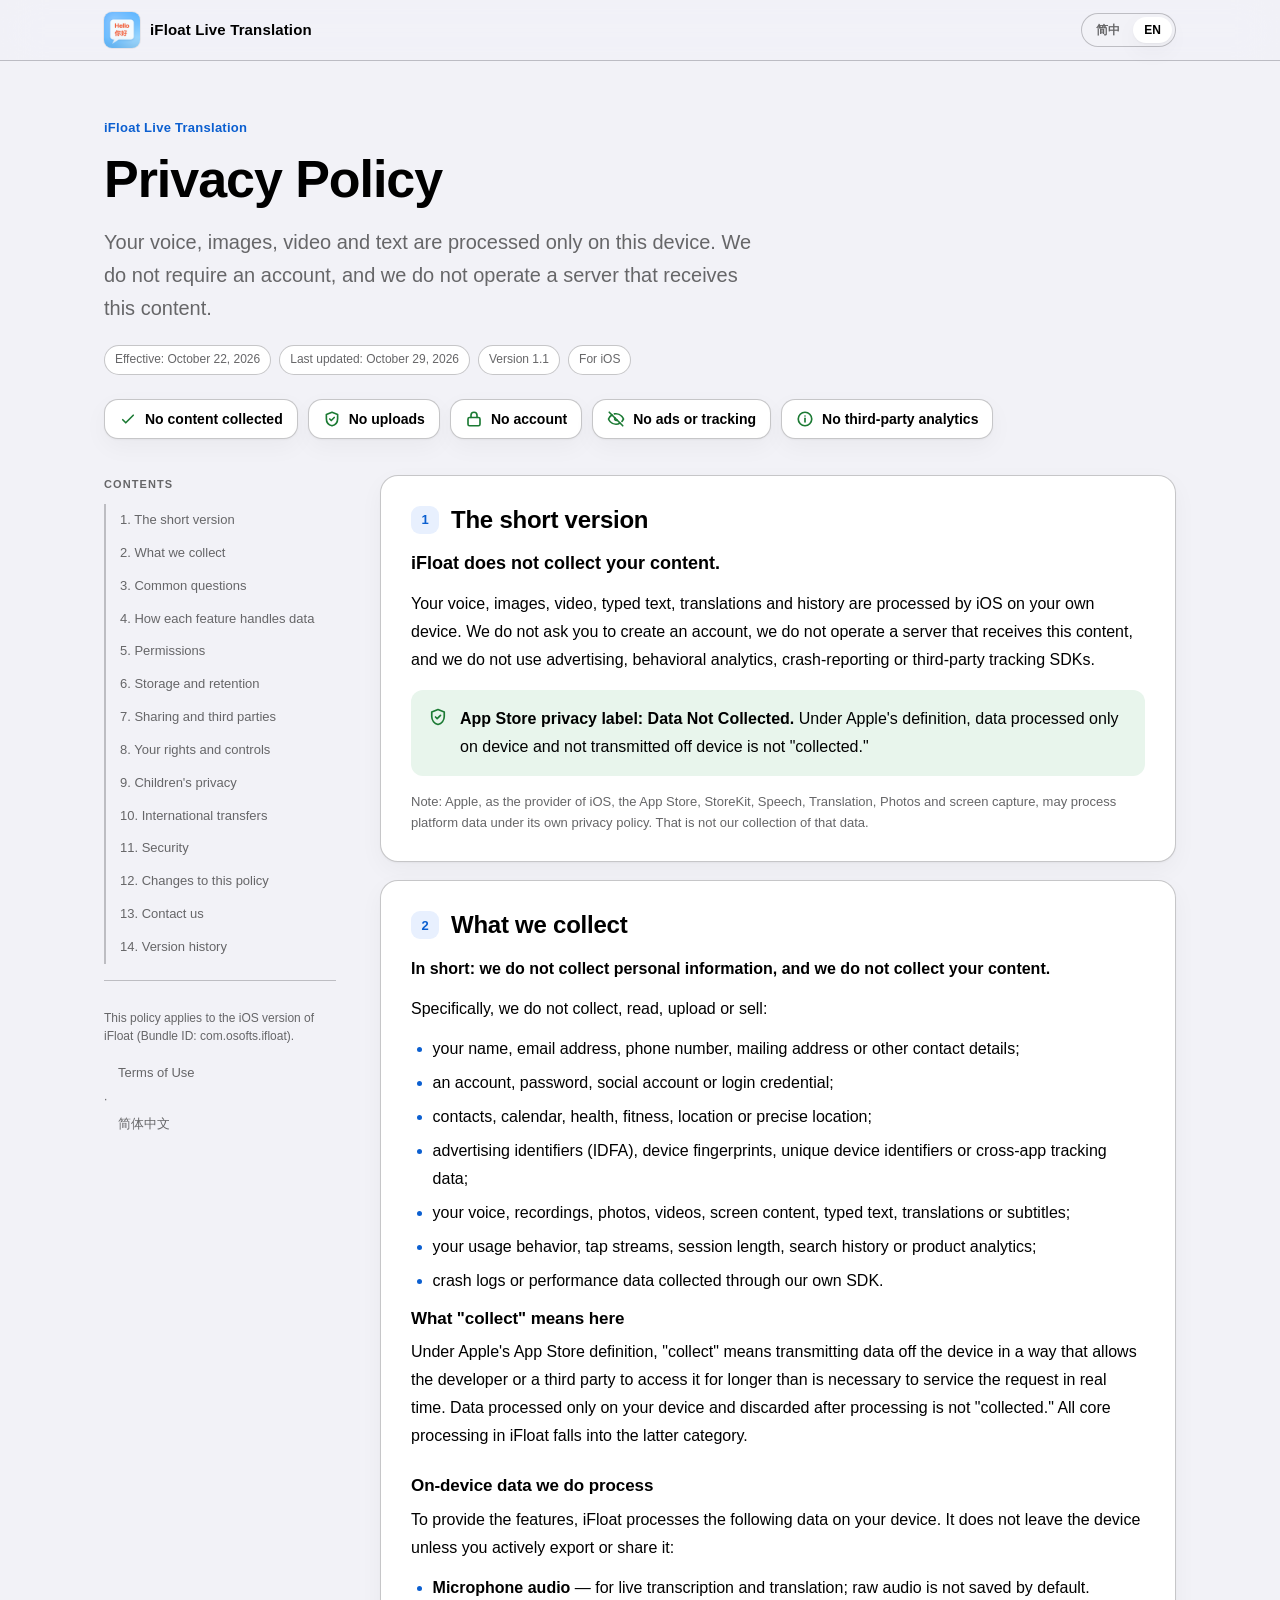
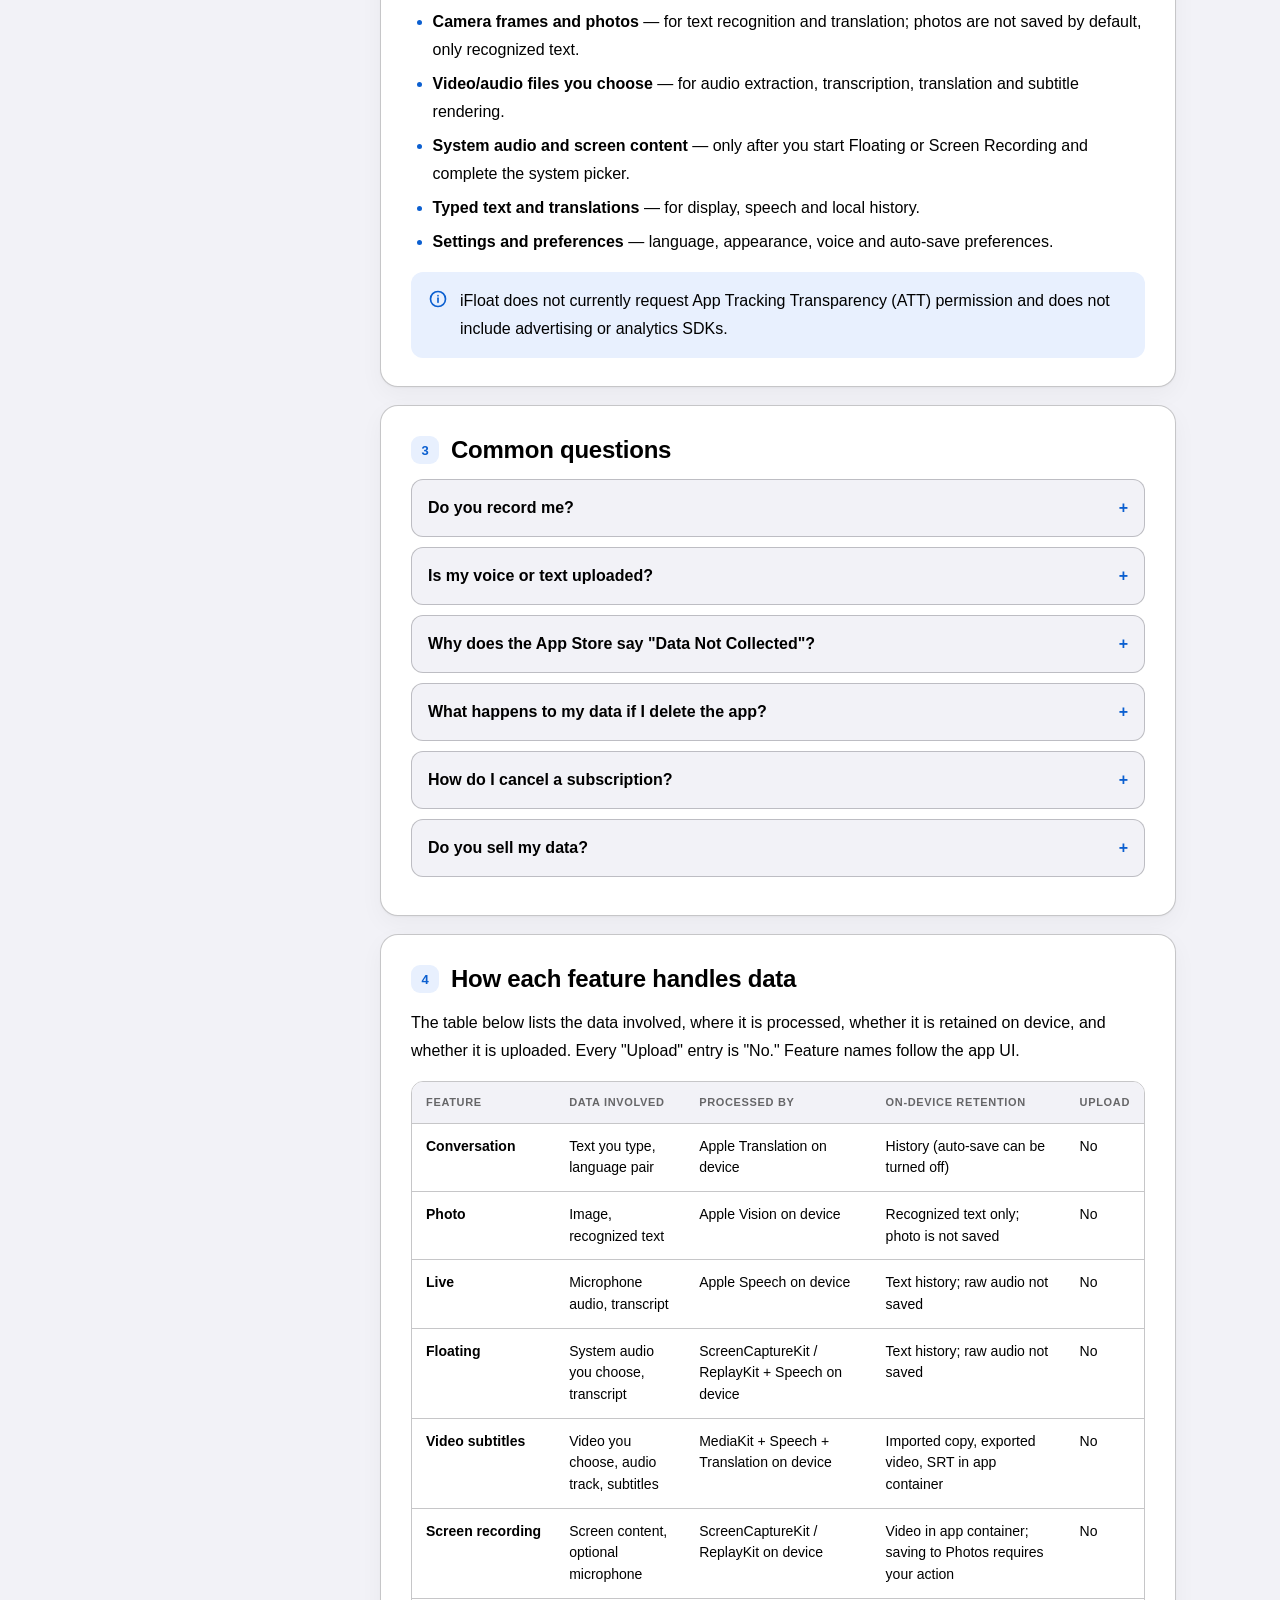
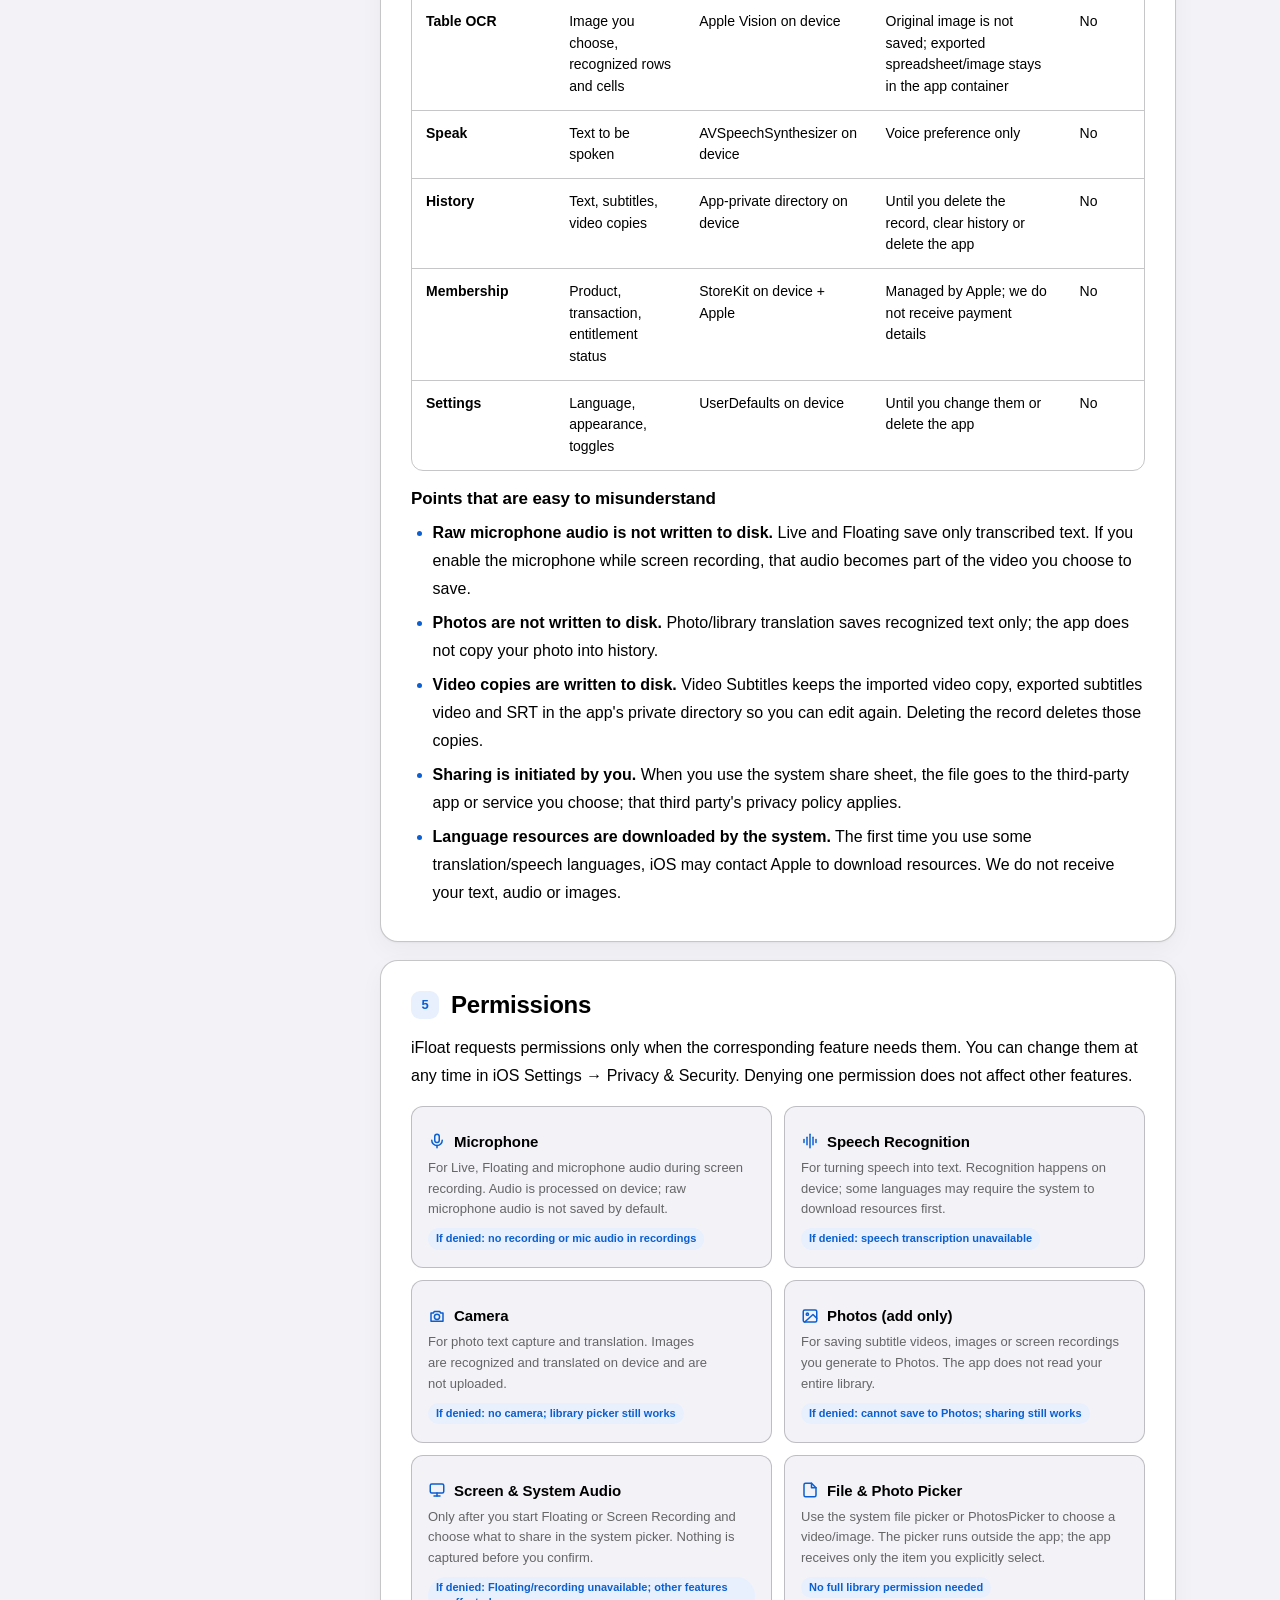
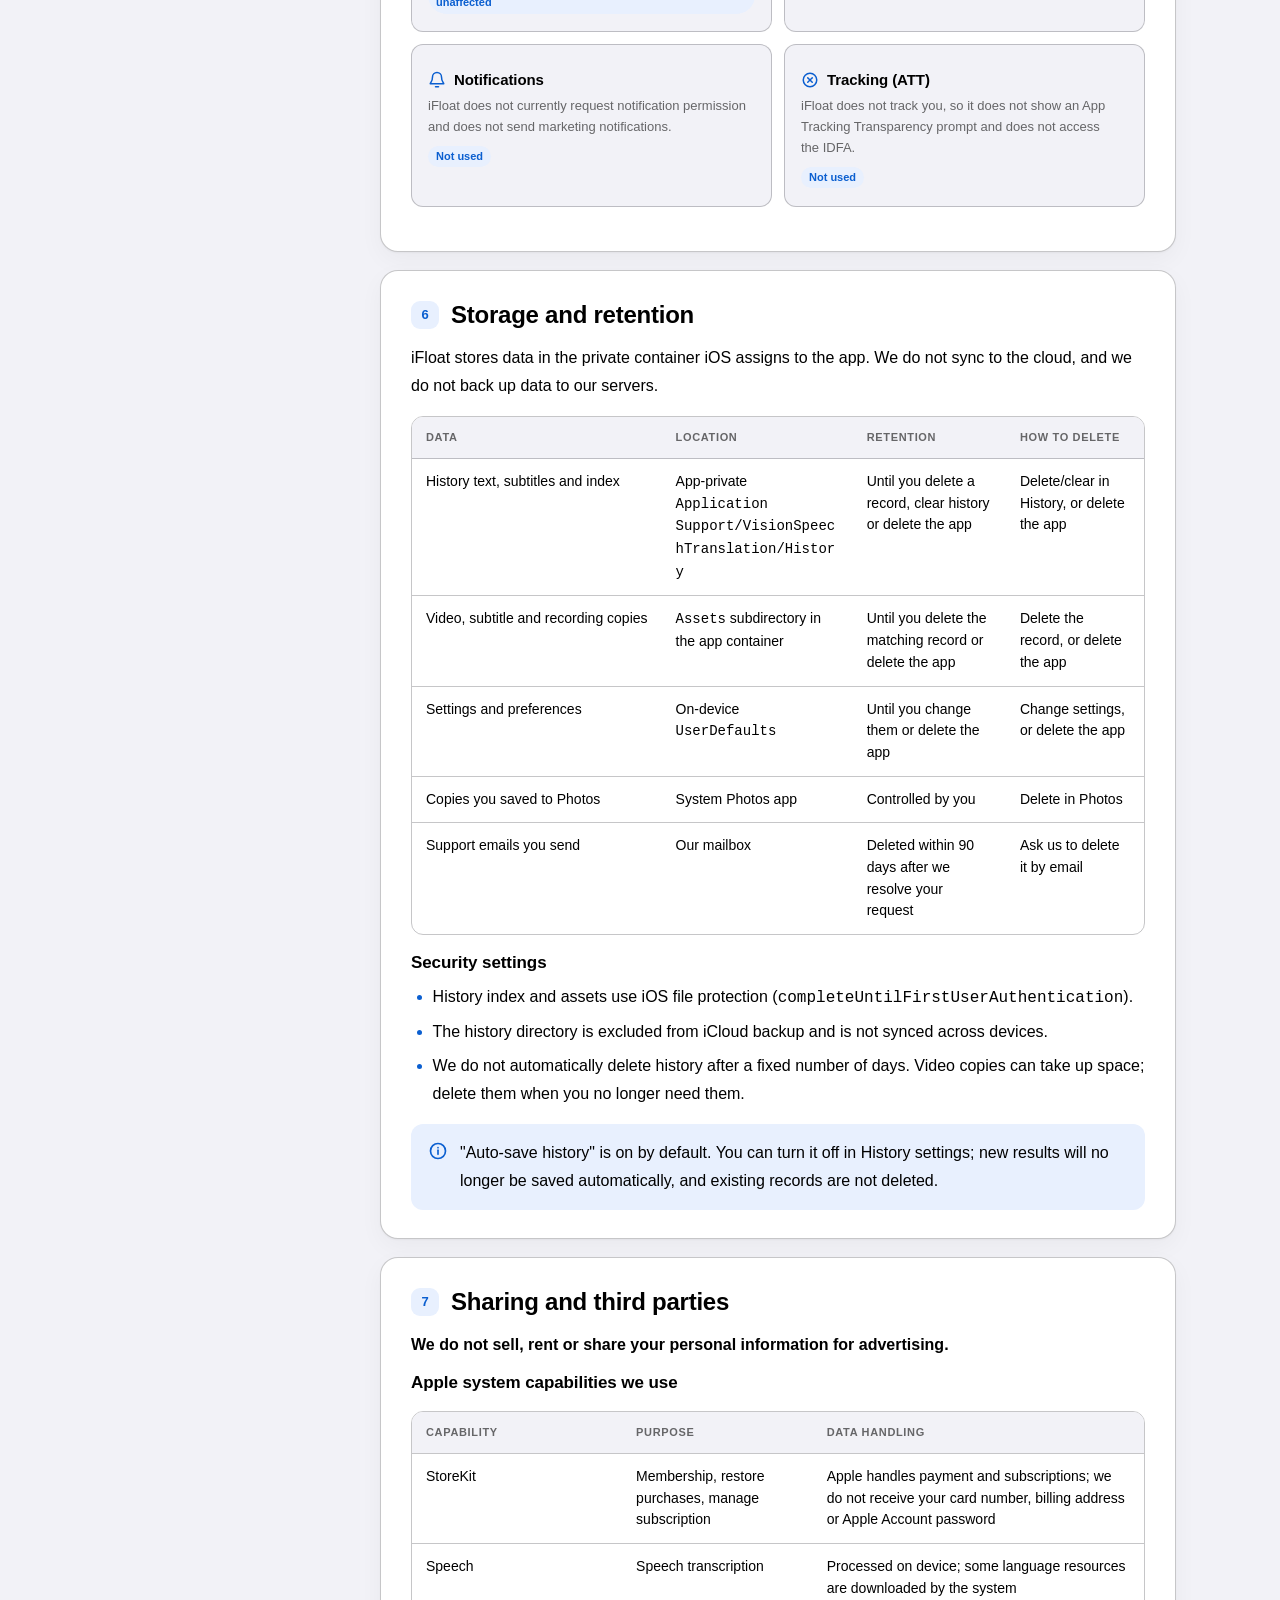
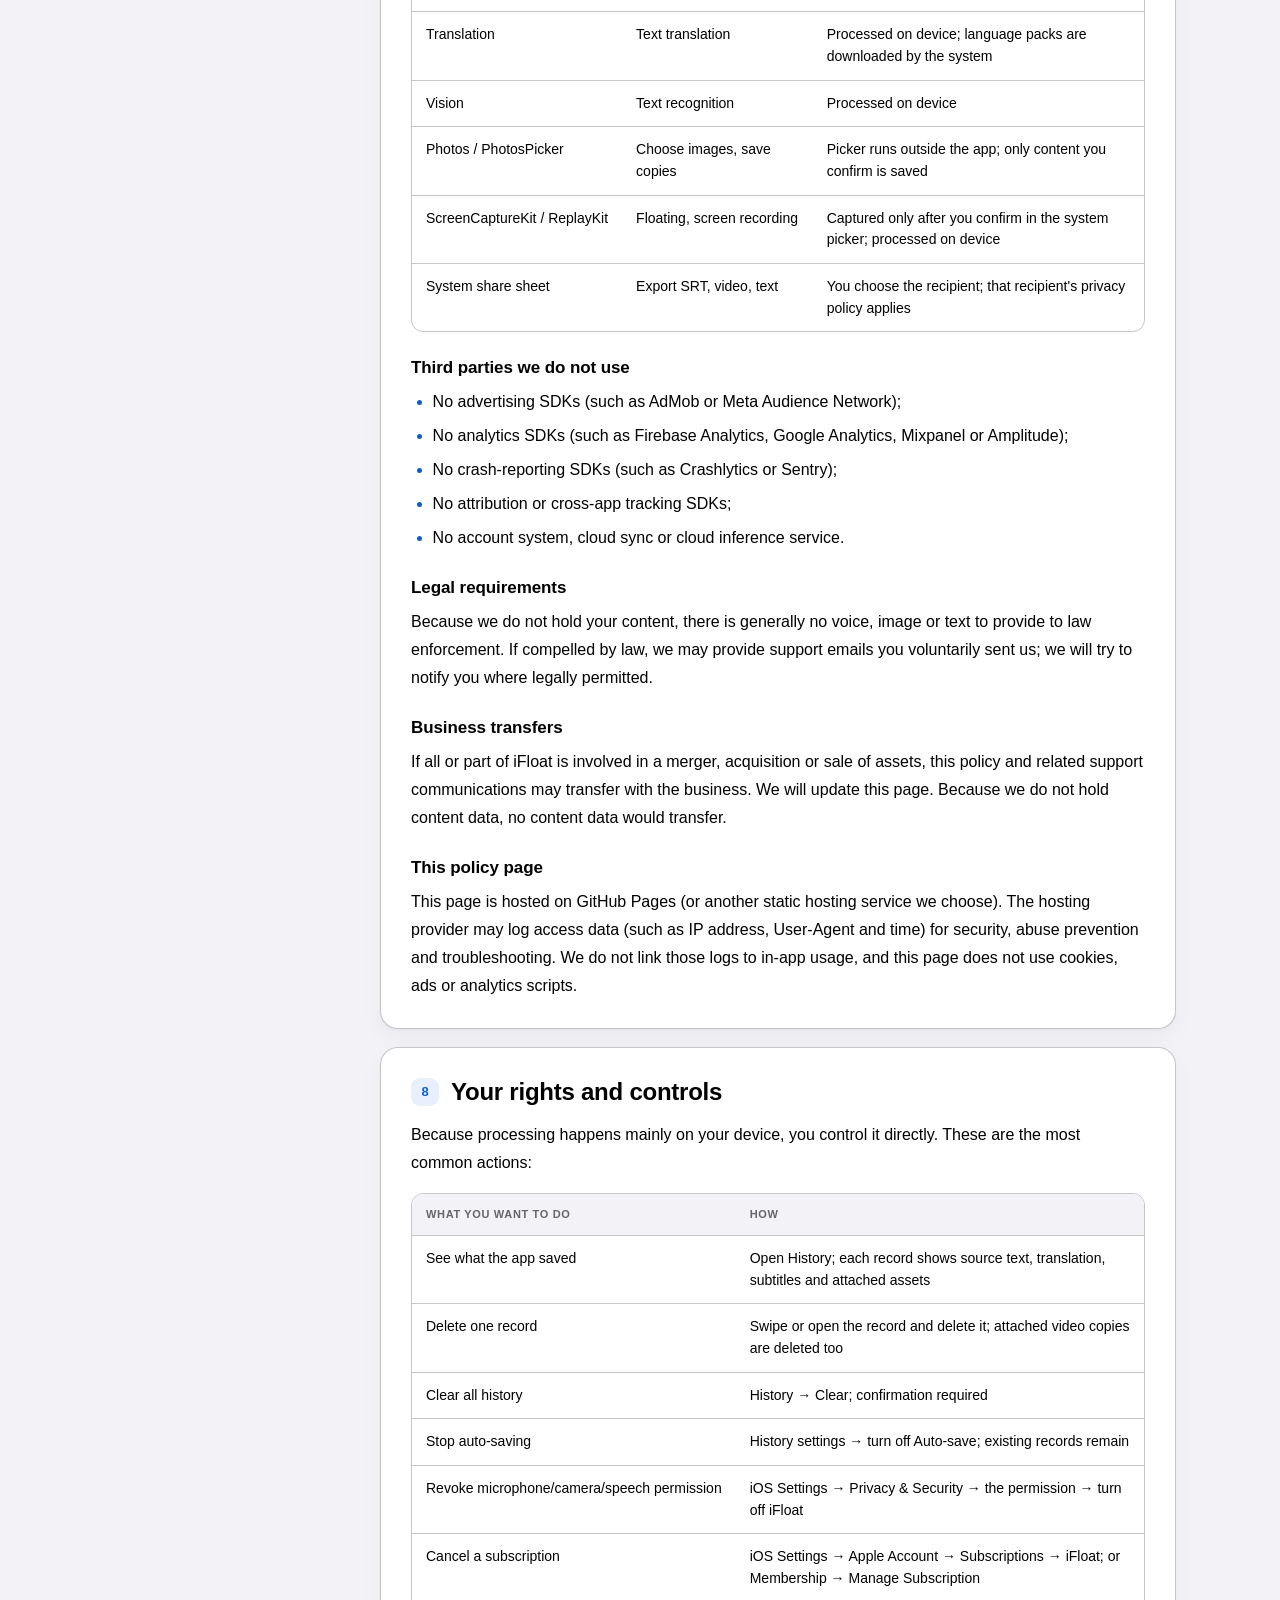
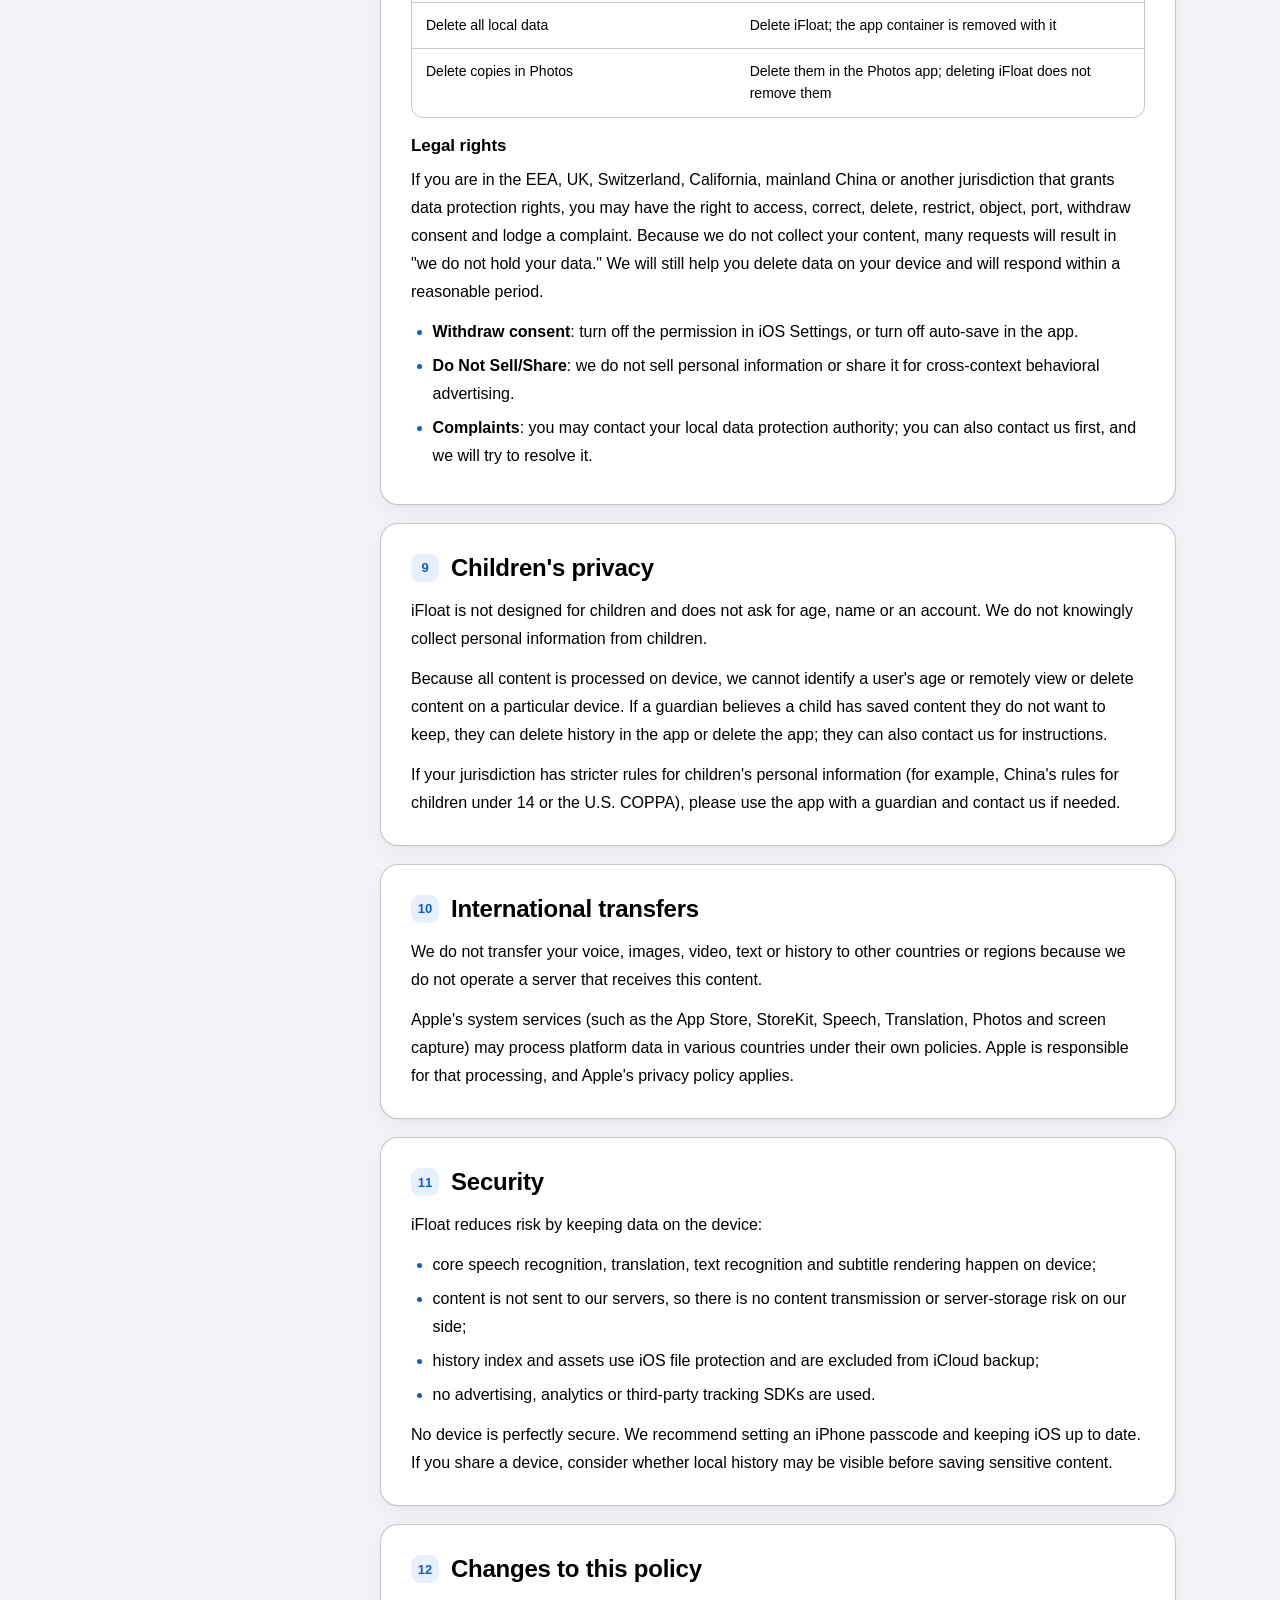
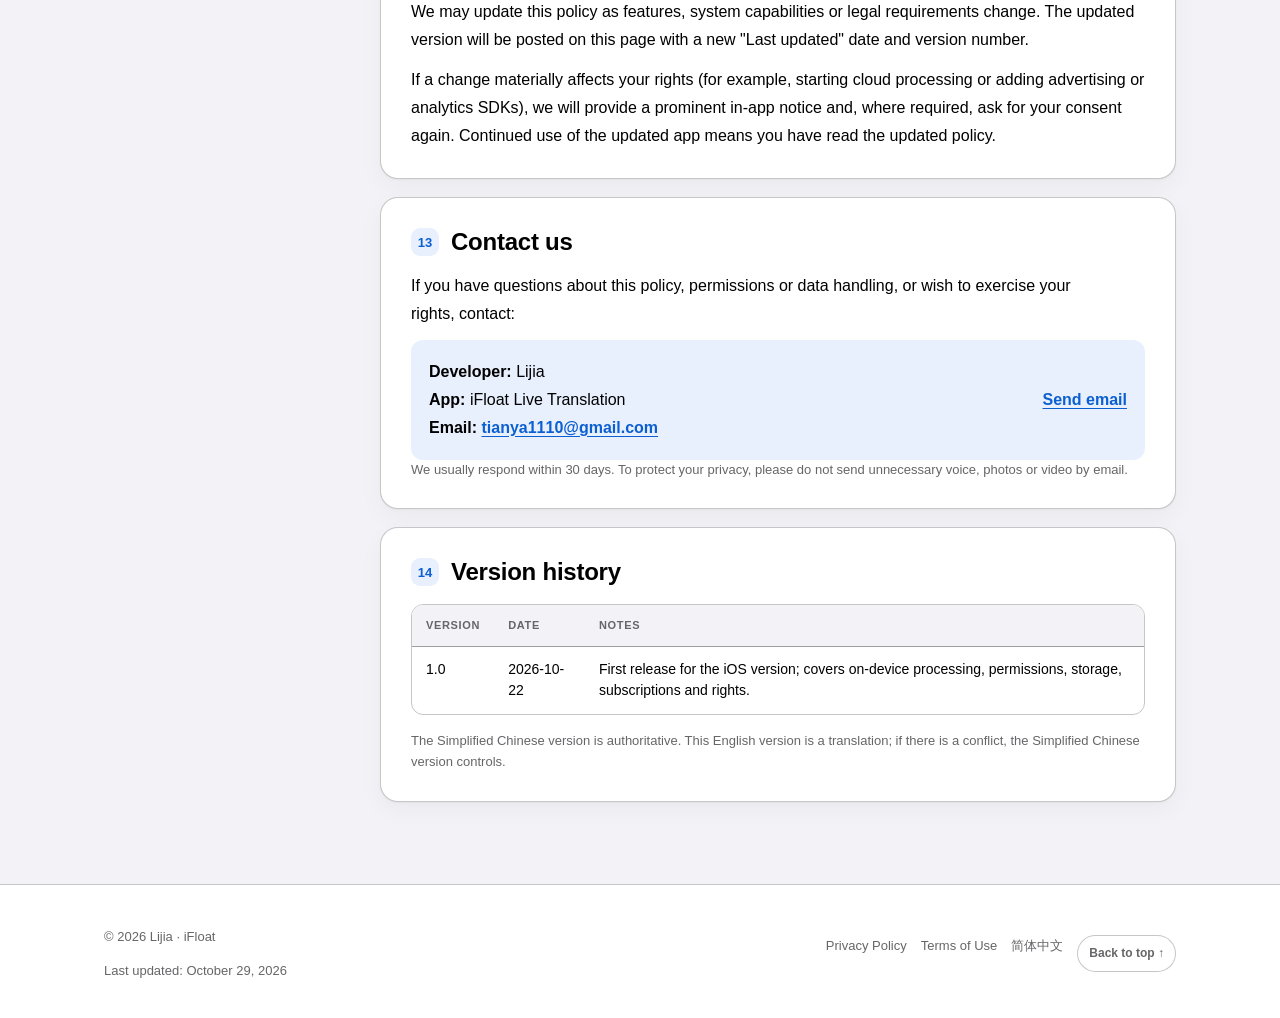
==== commit 212394fa: "Use the real app icon in the header and keep the brand name on one bold line" ====
--- a/privacy-en.html
+++ b/privacy-en.html
@@ -14,6 +14,8 @@
 <link rel="alternate" hreflang="en" href="https://likky.github.io/ifloat-privacy/privacy-en.html">
 <link rel="alternate" hreflang="x-default" href="https://likky.github.io/ifloat-privacy/privacy.html">
 <link rel="stylesheet" href="assets/legal.css">
+<link rel="icon" type="image/png" href="assets/app-icon.png">
+<link rel="apple-touch-icon" href="assets/app-icon.png">
 <meta http-equiv="Content-Security-Policy" content="default-src 'none'; style-src 'self'; img-src 'self' data:; script-src 'self'; base-uri 'none'; form-action 'none'">
 </head>
 <body>
@@ -22,8 +24,8 @@
 <header class="site-header">
   <div class="header-inner">
     <a class="brand" href="index.html">
-      <span class="brand-mark" aria-hidden="true">iF</span>
-      <span class="brand-text"><strong>iFloat</strong><span>Live Translation</span></span>
+      <img class="brand-mark" src="assets/app-icon.png" width="36" height="36" alt="" decoding="async">
+      <span class="brand-text">iFloat Live Translation</span>
     </a>
     <nav class="lang-switch" aria-label="Language">
       <a href="privacy.html" lang="zh-Hans">简中</a>
--- a/assets/legal.css
+++ b/assets/legal.css
@@ -171,33 +171,20 @@
   width: 36px;
   height: 36px;
   flex: none;
-  border-radius: 10px;
+  display: block;
+  border-radius: 22.5%;
   background: var(--brand);
-  color: #ffffff;
-  display: grid;
-  place-items: center;
-  font-size: 13px;
-  font-weight: 800;
-  letter-spacing: 0;
-  line-height: 1;
+  box-shadow: 0 0 0 1px rgba(0, 0, 0, 0.06);
+  -webkit-user-drag: none;
 }
 
 .brand-text {
-  display: flex;
-  flex-direction: column;
-  line-height: 1.15;
+  font-size: 15px;
+  font-weight: 700;
+  letter-spacing: 0.01em;
+  line-height: 1.2;
+  white-space: nowrap;
   min-width: 0;
-}
-
-.brand-text strong {
-  font-size: 15px;
-  letter-spacing: 0.01em;
-}
-
-.brand-text span {
-  font-size: 11px;
-  color: var(--ink-2);
-  white-space: nowrap;
   overflow: hidden;
   text-overflow: ellipsis;
 }
@@ -888,6 +875,20 @@
 @media (max-width: 640px) {
   .header-inner {
     padding: 10px 16px;
+    gap: 10px;
+  }
+
+  .brand {
+    gap: 8px;
+  }
+
+  .brand-mark {
+    width: 32px;
+    height: 32px;
+  }
+
+  .brand-text {
+    font-size: 13.5px;
   }
 
   .hero {
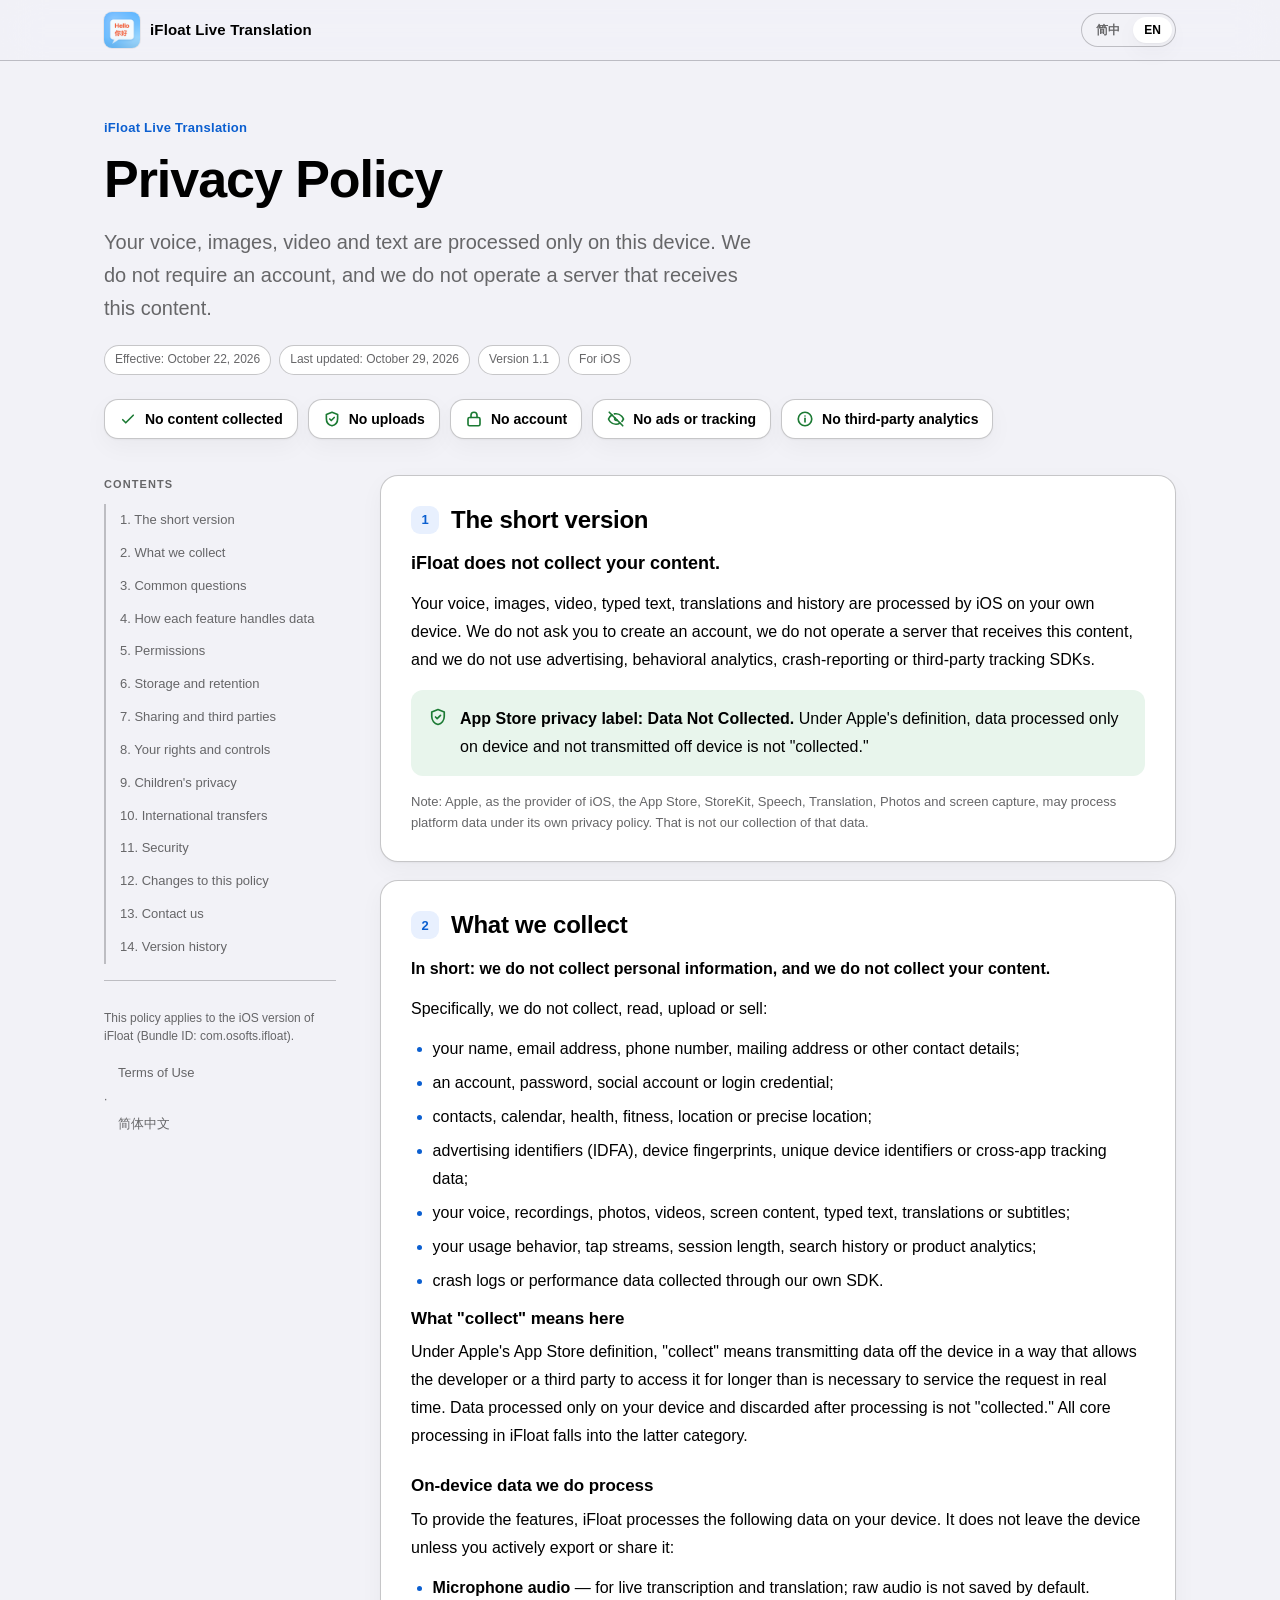
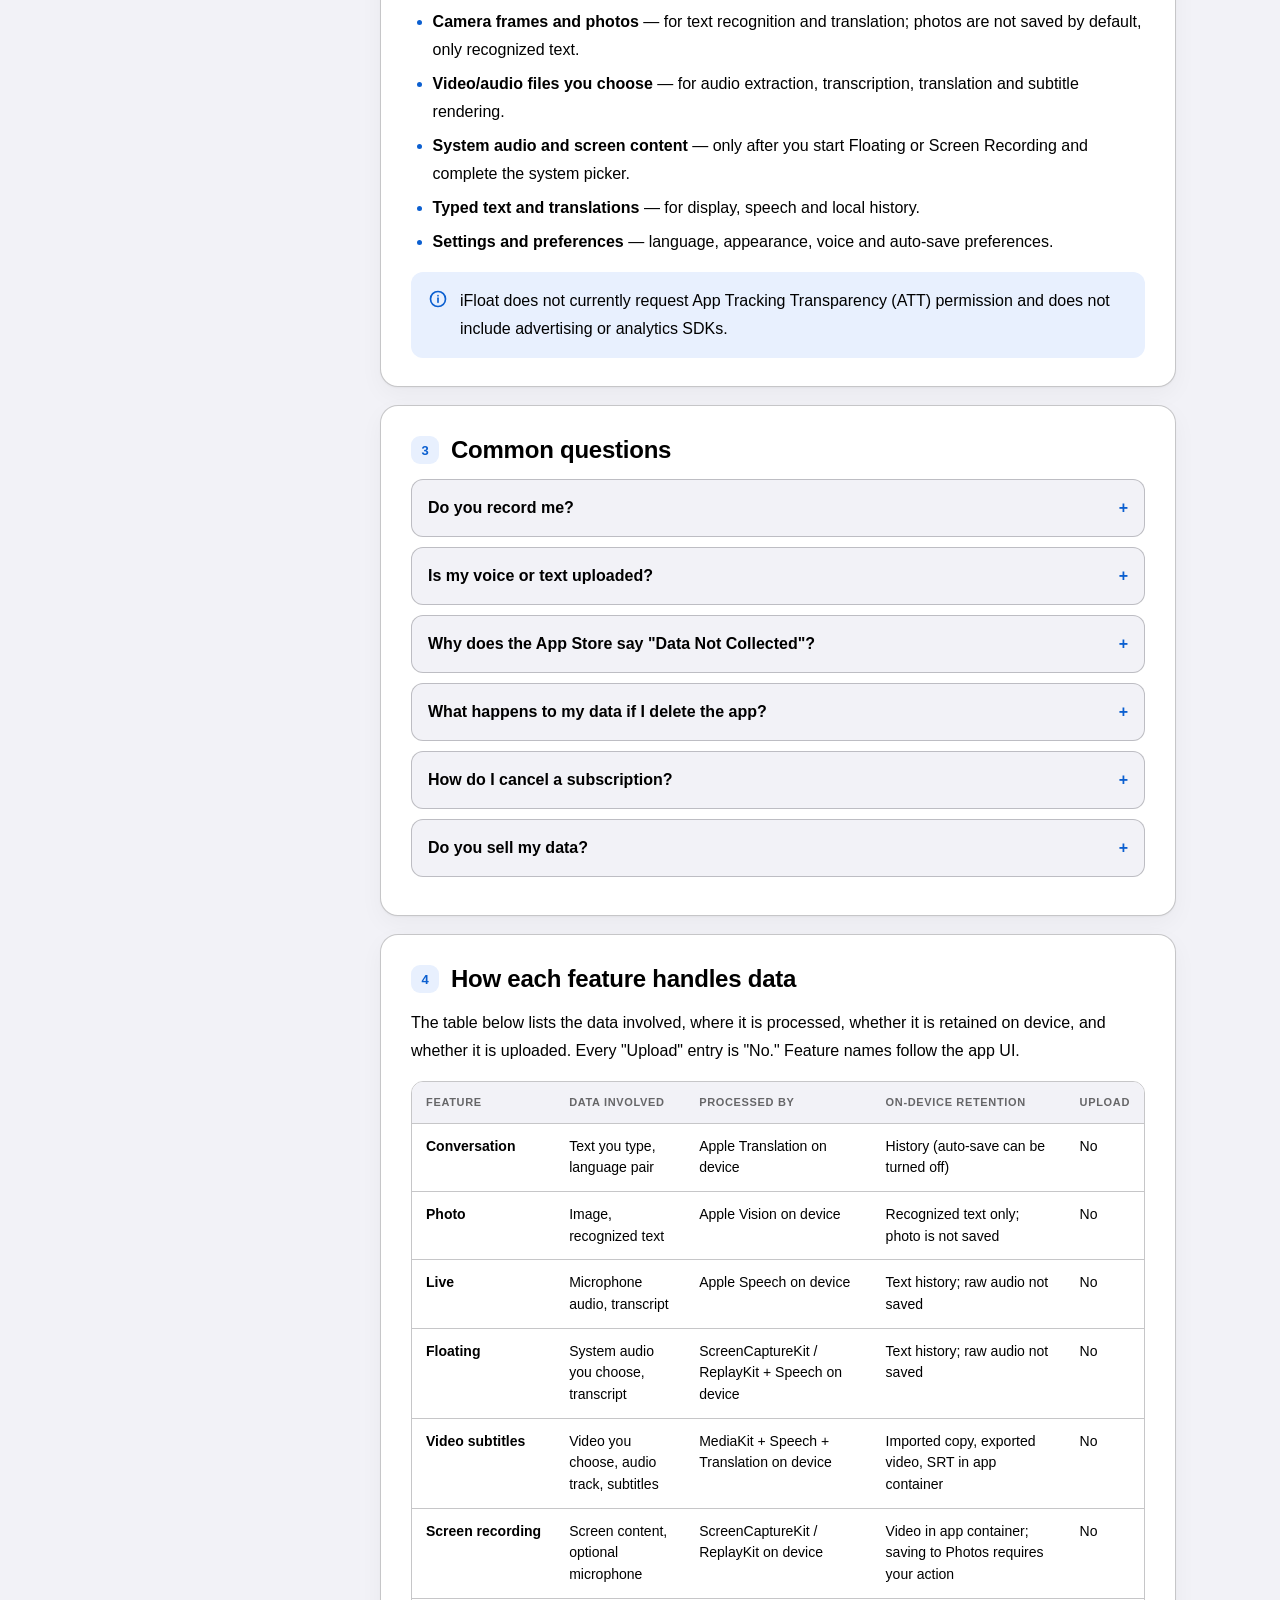
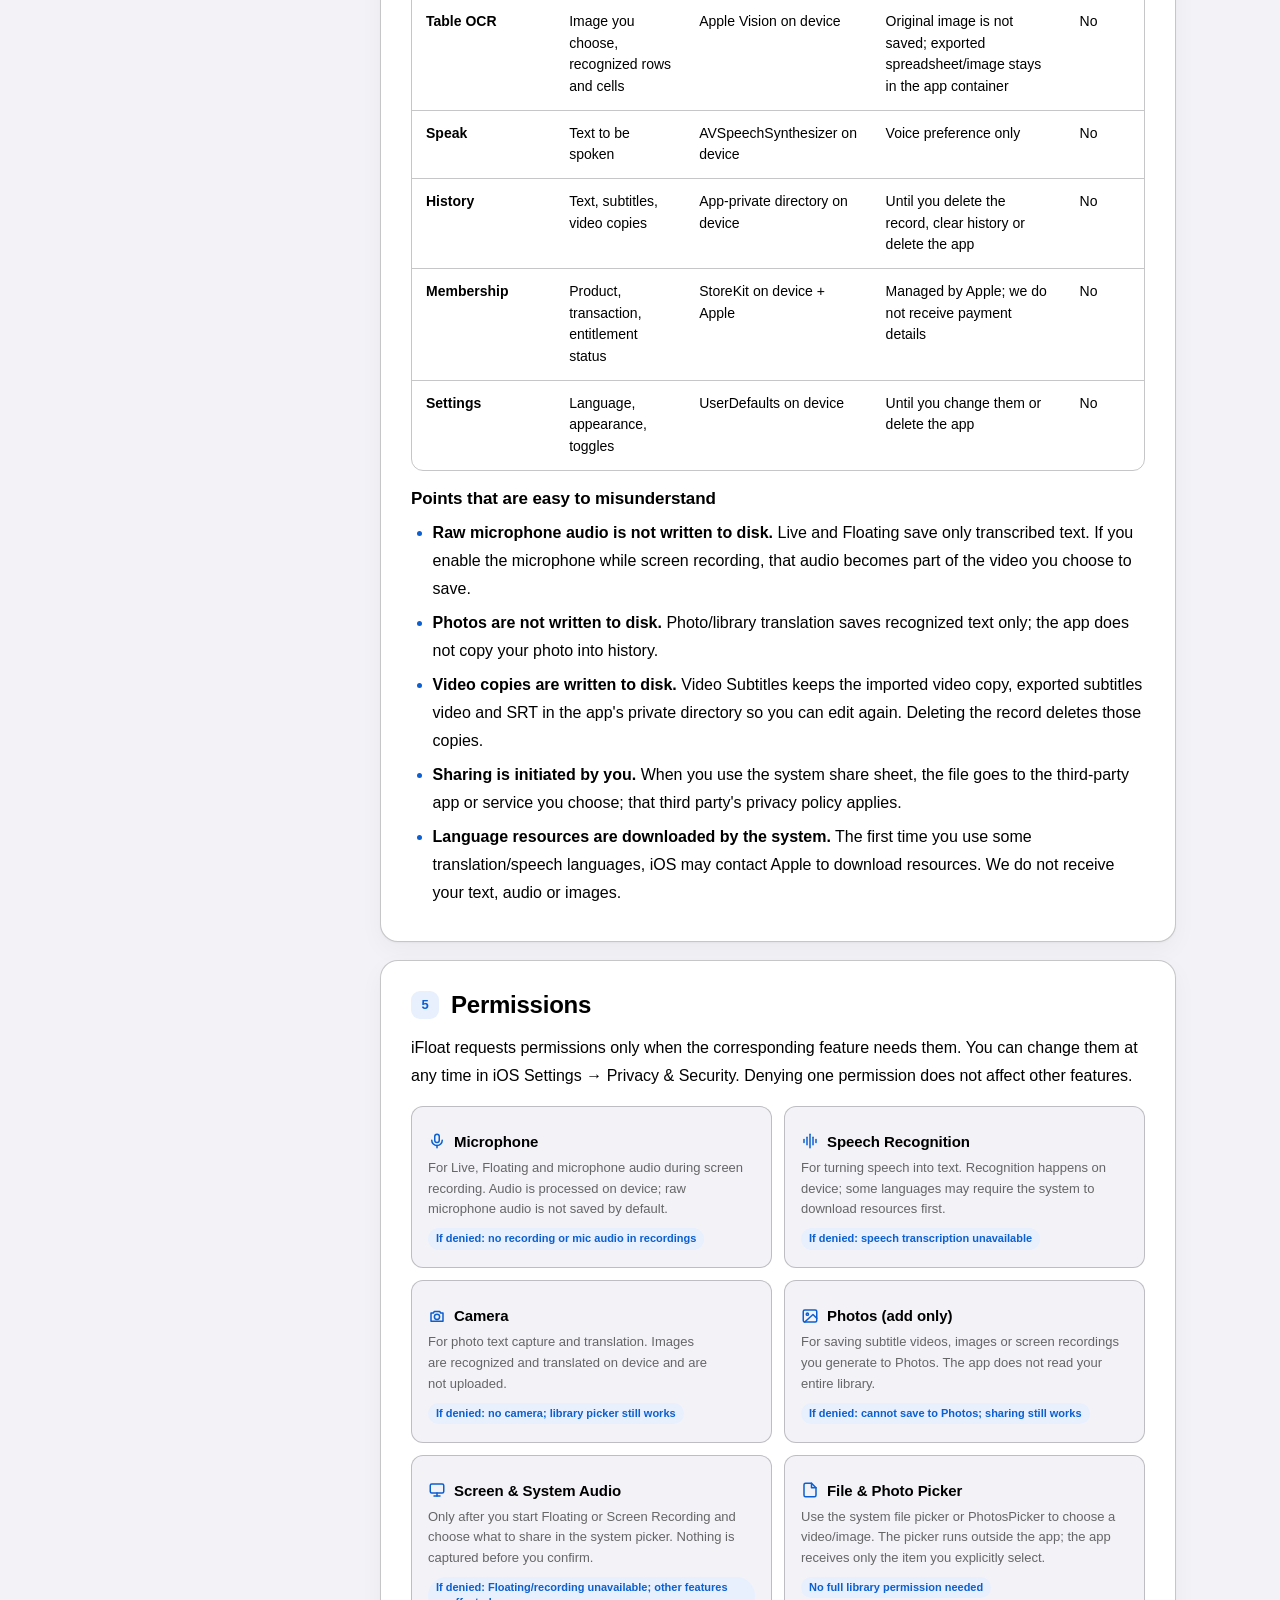
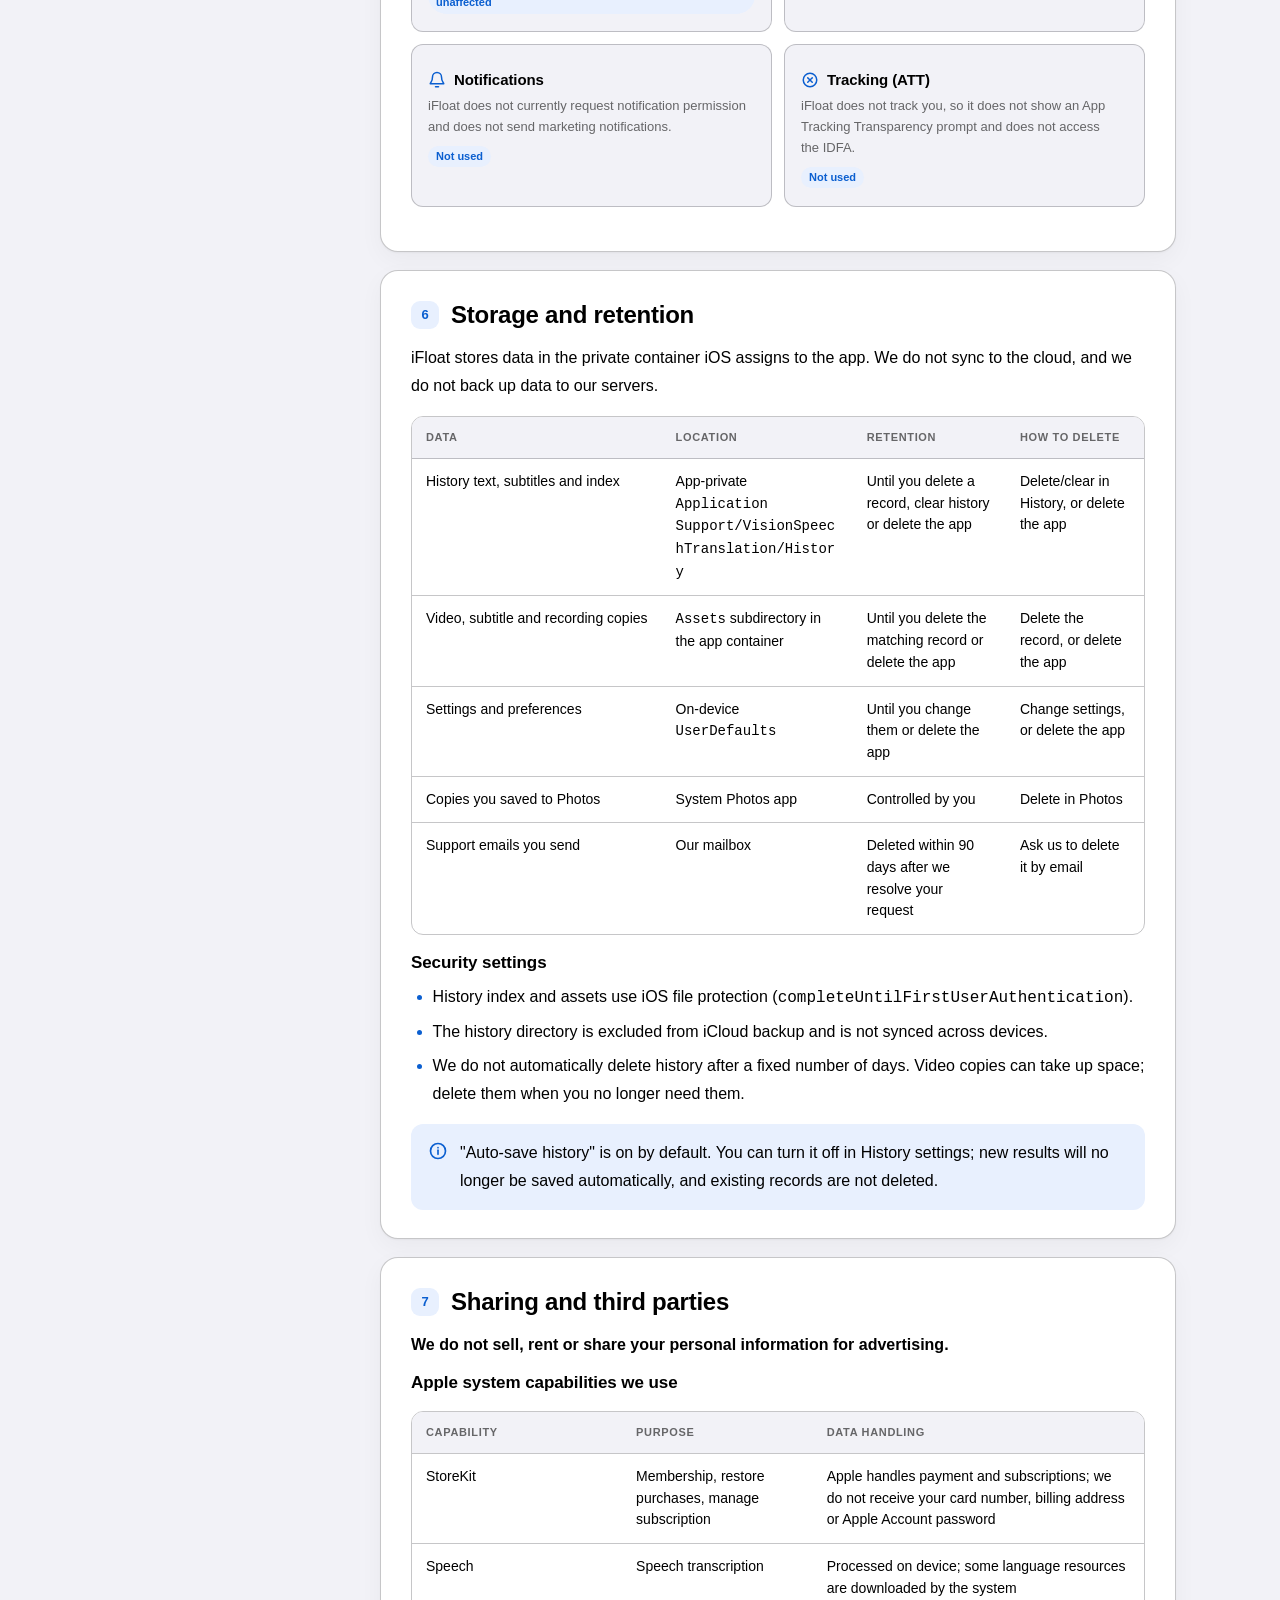
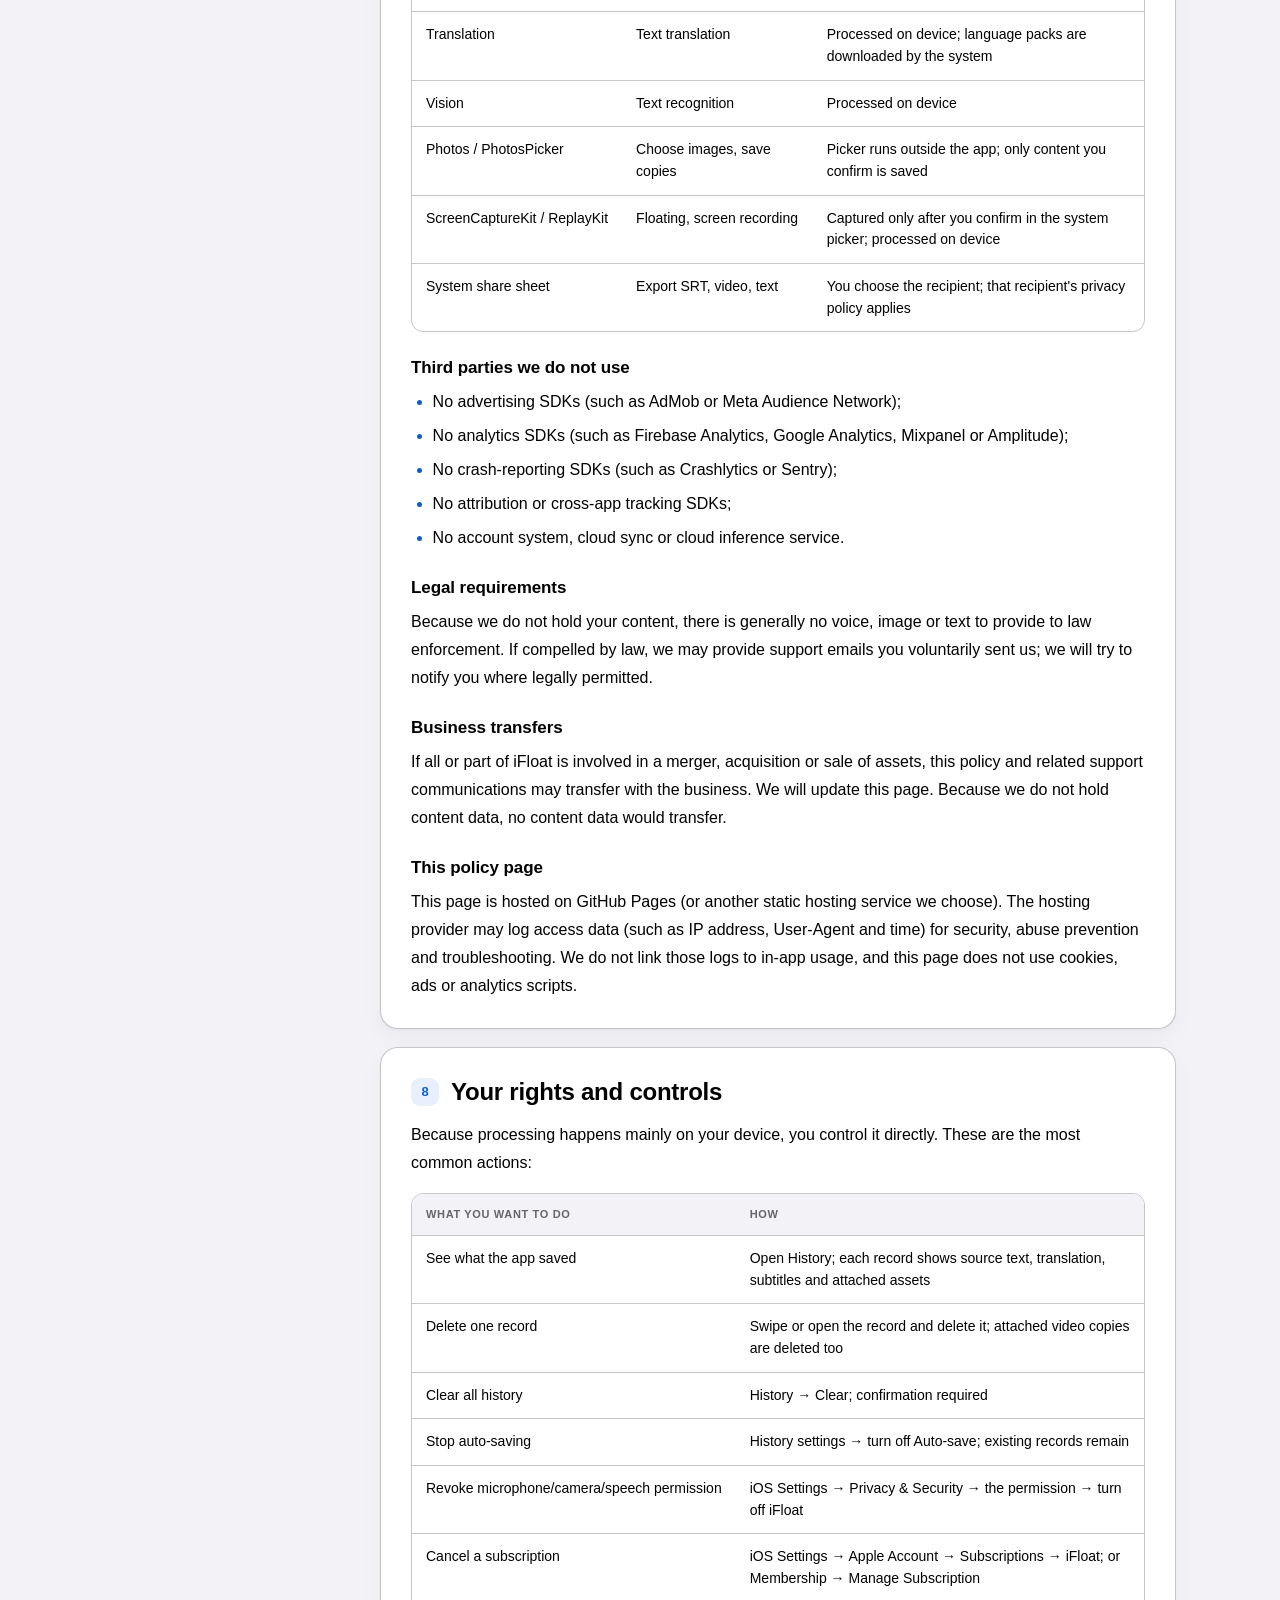
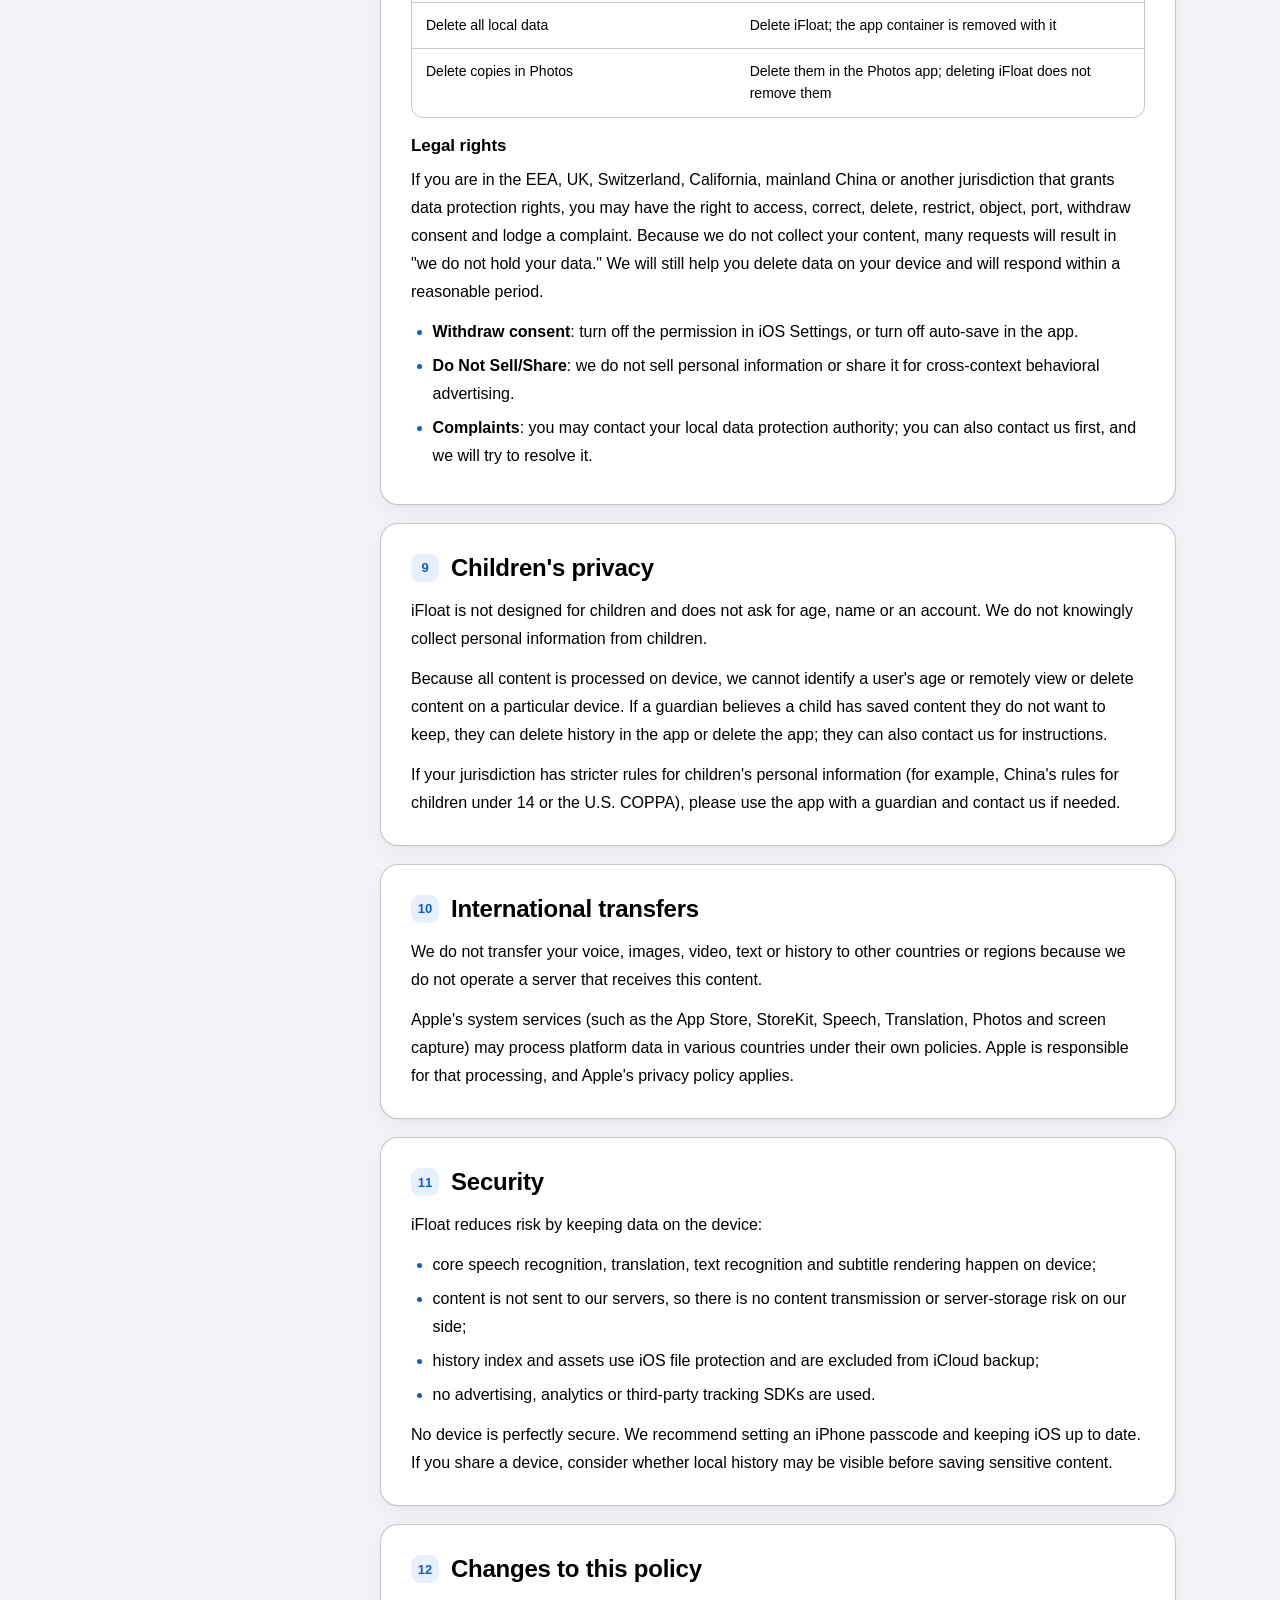
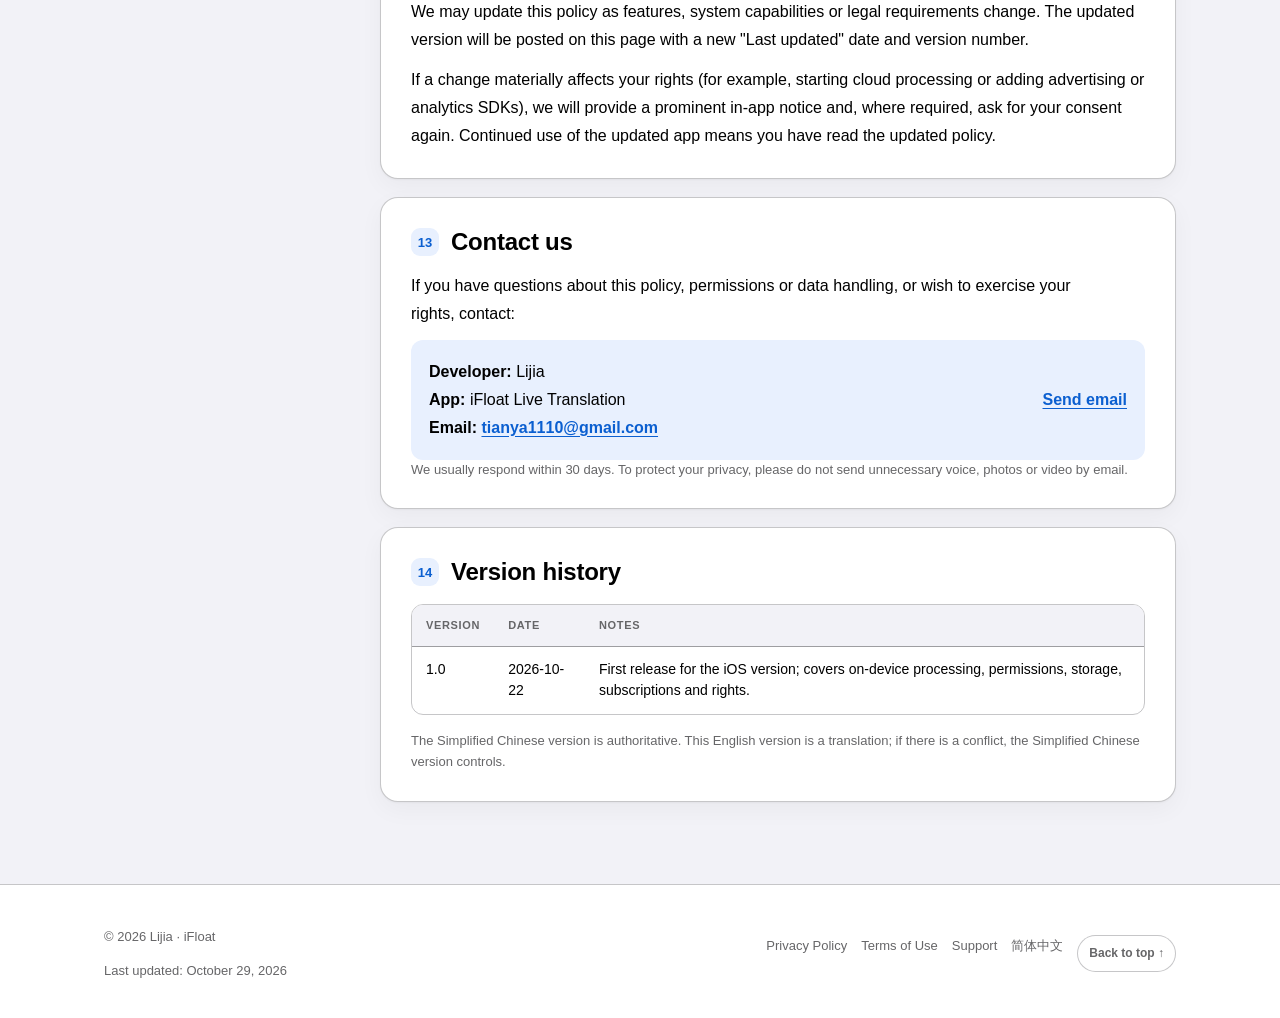
==== commit d09df717: "Add bilingual Support pages for App Store Connect - support.html (zh-Hans) / support-en.html (en-US)" ====
--- a/privacy-en.html
+++ b/privacy-en.html
@@ -457,6 +457,7 @@
     <nav class="footer-links" aria-label="Footer">
       <a href="privacy-en.html">Privacy Policy</a>
       <a href="terms-en.html">Terms of Use</a>
+      <a href="support-en.html">Support</a>
       <a href="privacy.html" lang="zh-Hans">简体中文</a>
       <a href="#main" class="back-top">Back to top ↑</a>
     </nav>
--- a/assets/legal.css
+++ b/assets/legal.css
@@ -698,6 +698,74 @@
   font-weight: 700;
 }
 
+/* ---------- Support page ---------- */
+
+.portal .contact-card {
+  margin: 24px 0;
+}
+
+.support-cta {
+  display: inline-flex;
+  align-items: center;
+  gap: 8px;
+  padding: 11px 20px;
+  border-radius: 999px;
+  background: var(--brand);
+  color: #ffffff;
+  font-weight: 700;
+  font-size: 15px;
+  line-height: 1;
+  text-decoration: none;
+  white-space: nowrap;
+}
+
+.support-cta:hover,
+.support-cta:focus-visible {
+  filter: brightness(0.92);
+}
+
+.portal .steps {
+  display: grid;
+  gap: 14px;
+  margin: 0;
+  padding: 0;
+  list-style: none;
+  counter-reset: step;
+}
+
+.steps > li {
+  position: relative;
+  padding-left: 40px;
+  counter-increment: step;
+}
+
+.steps > li::before {
+  content: counter(step);
+  position: absolute;
+  left: 0;
+  top: 1px;
+  width: 26px;
+  height: 26px;
+  border-radius: 50%;
+  display: grid;
+  place-items: center;
+  background: var(--brand-soft);
+  color: var(--brand-text);
+  font-size: 13px;
+  font-weight: 700;
+  line-height: 1;
+}
+
+.steps > li > strong {
+  display: block;
+  margin-bottom: 3px;
+}
+
+.steps > li > p {
+  margin: 0;
+  color: var(--ink-2);
+}
+
 /* ---------- Footer ---------- */
 
 .site-footer {
